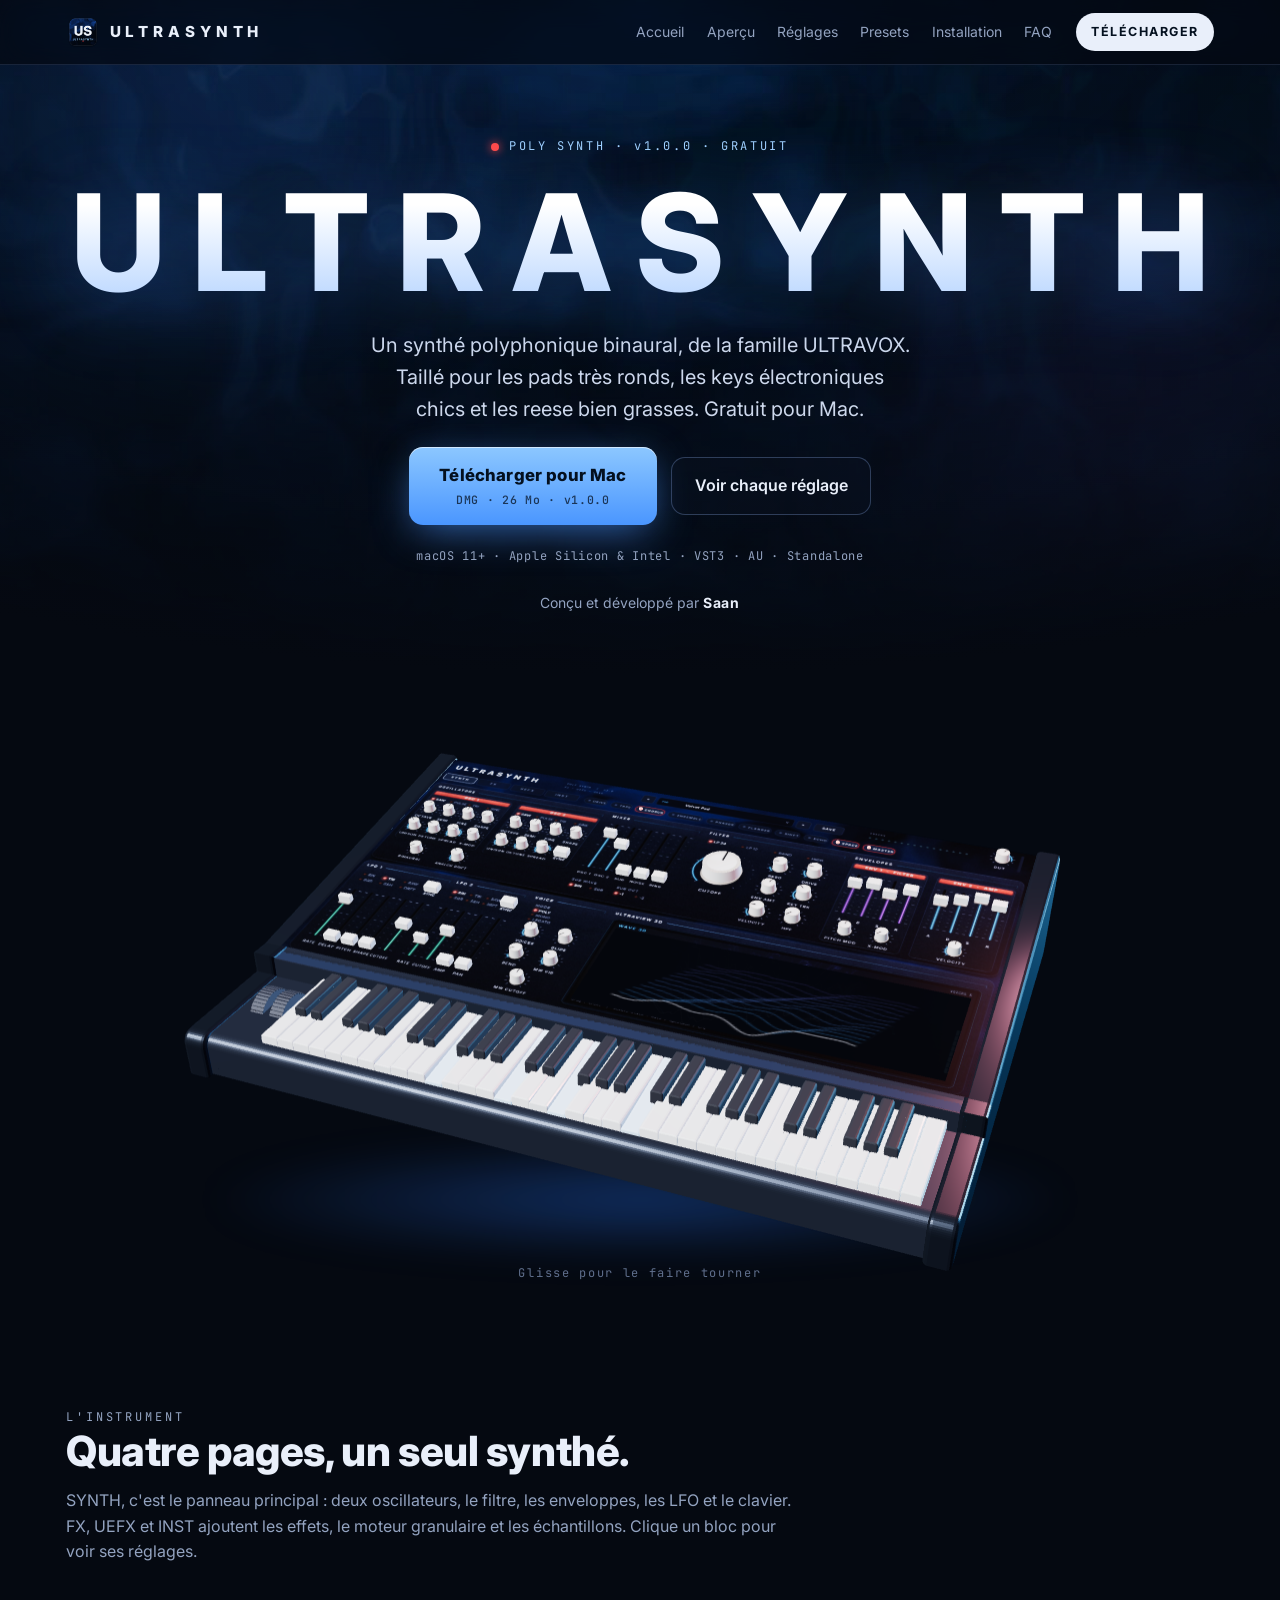
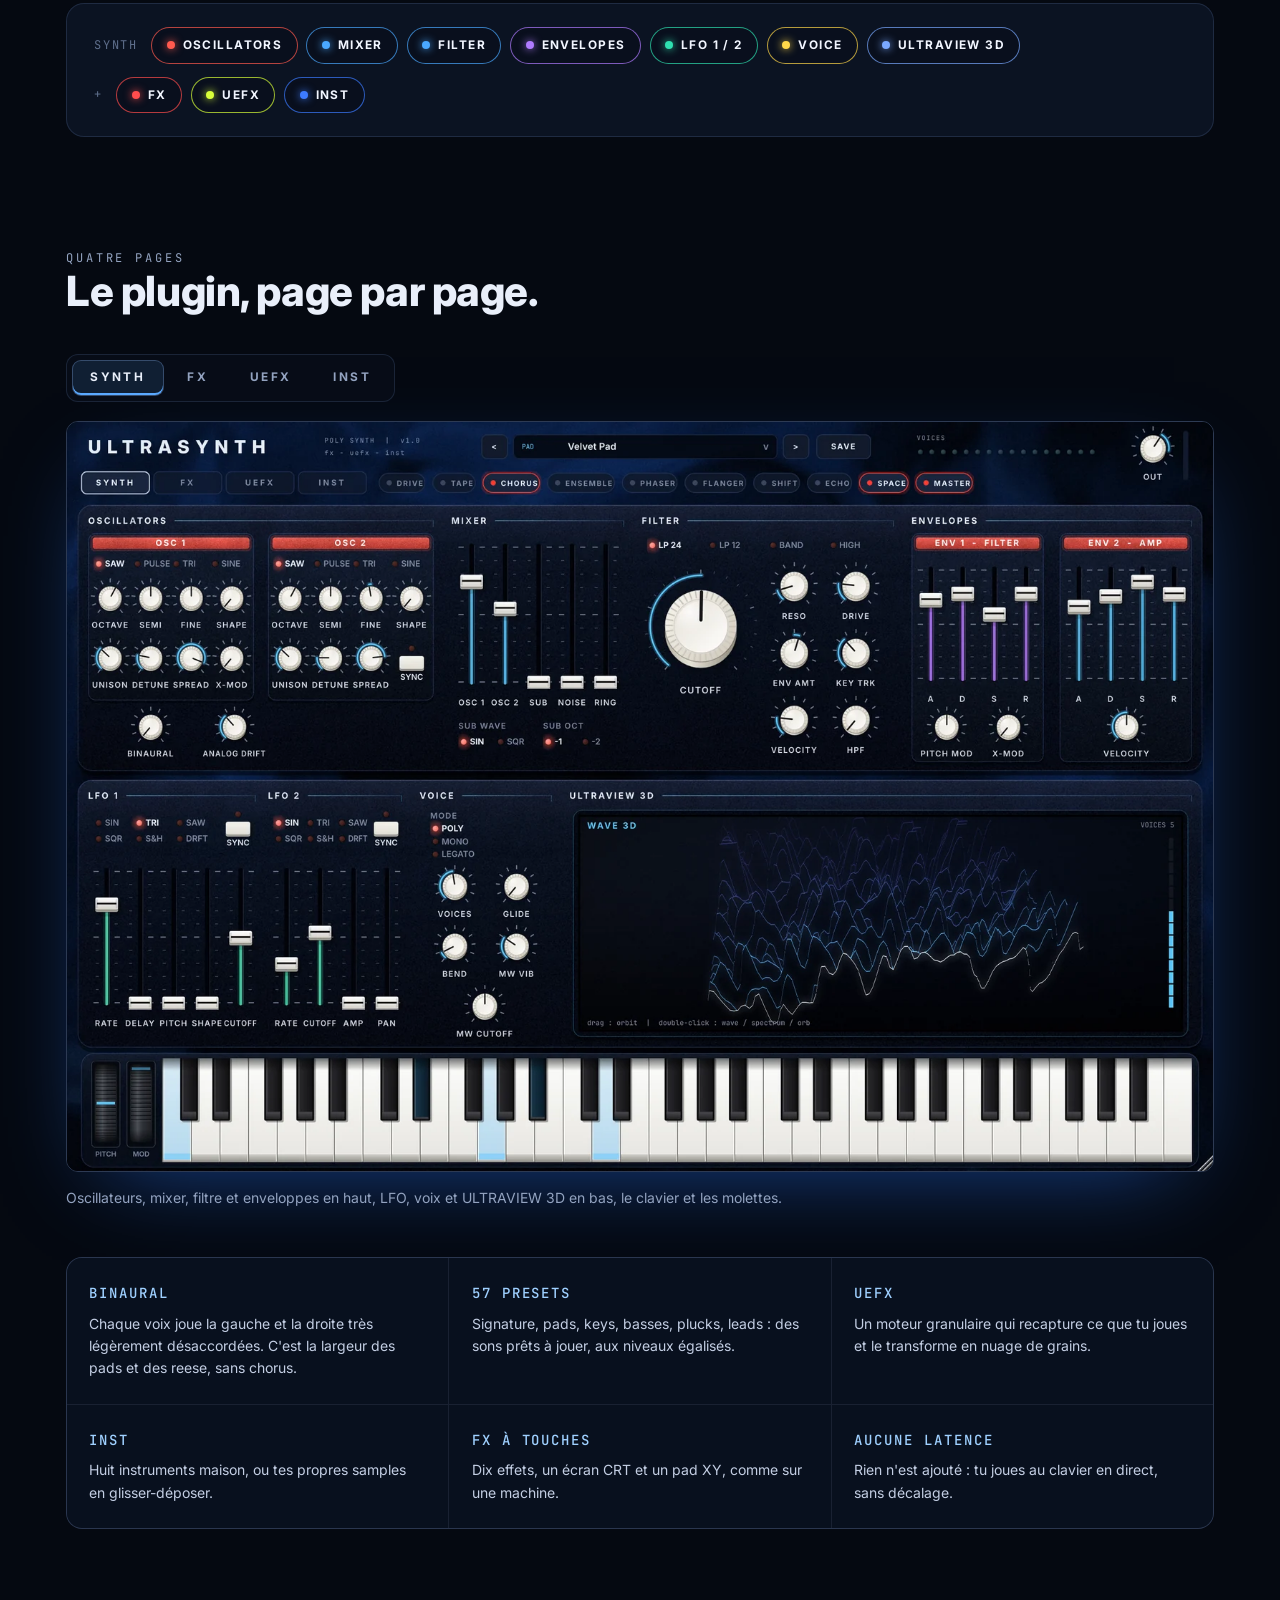
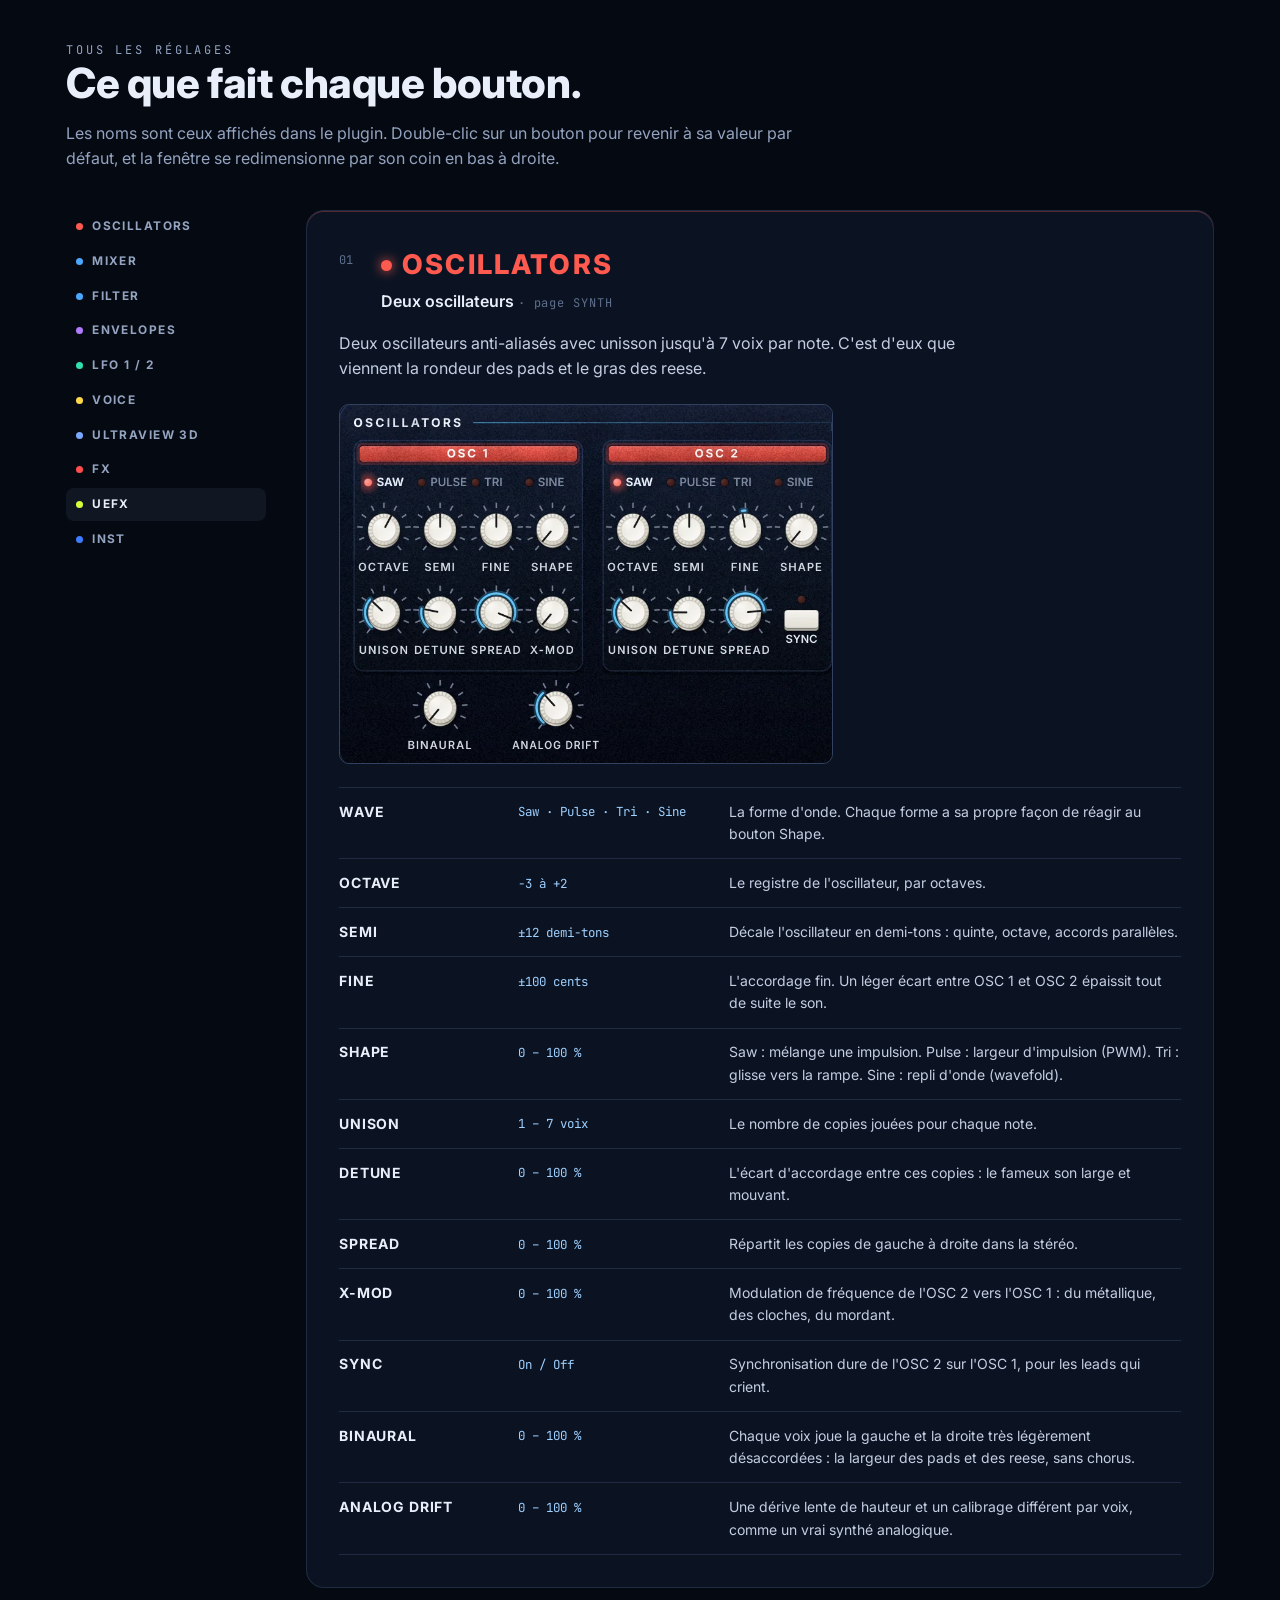
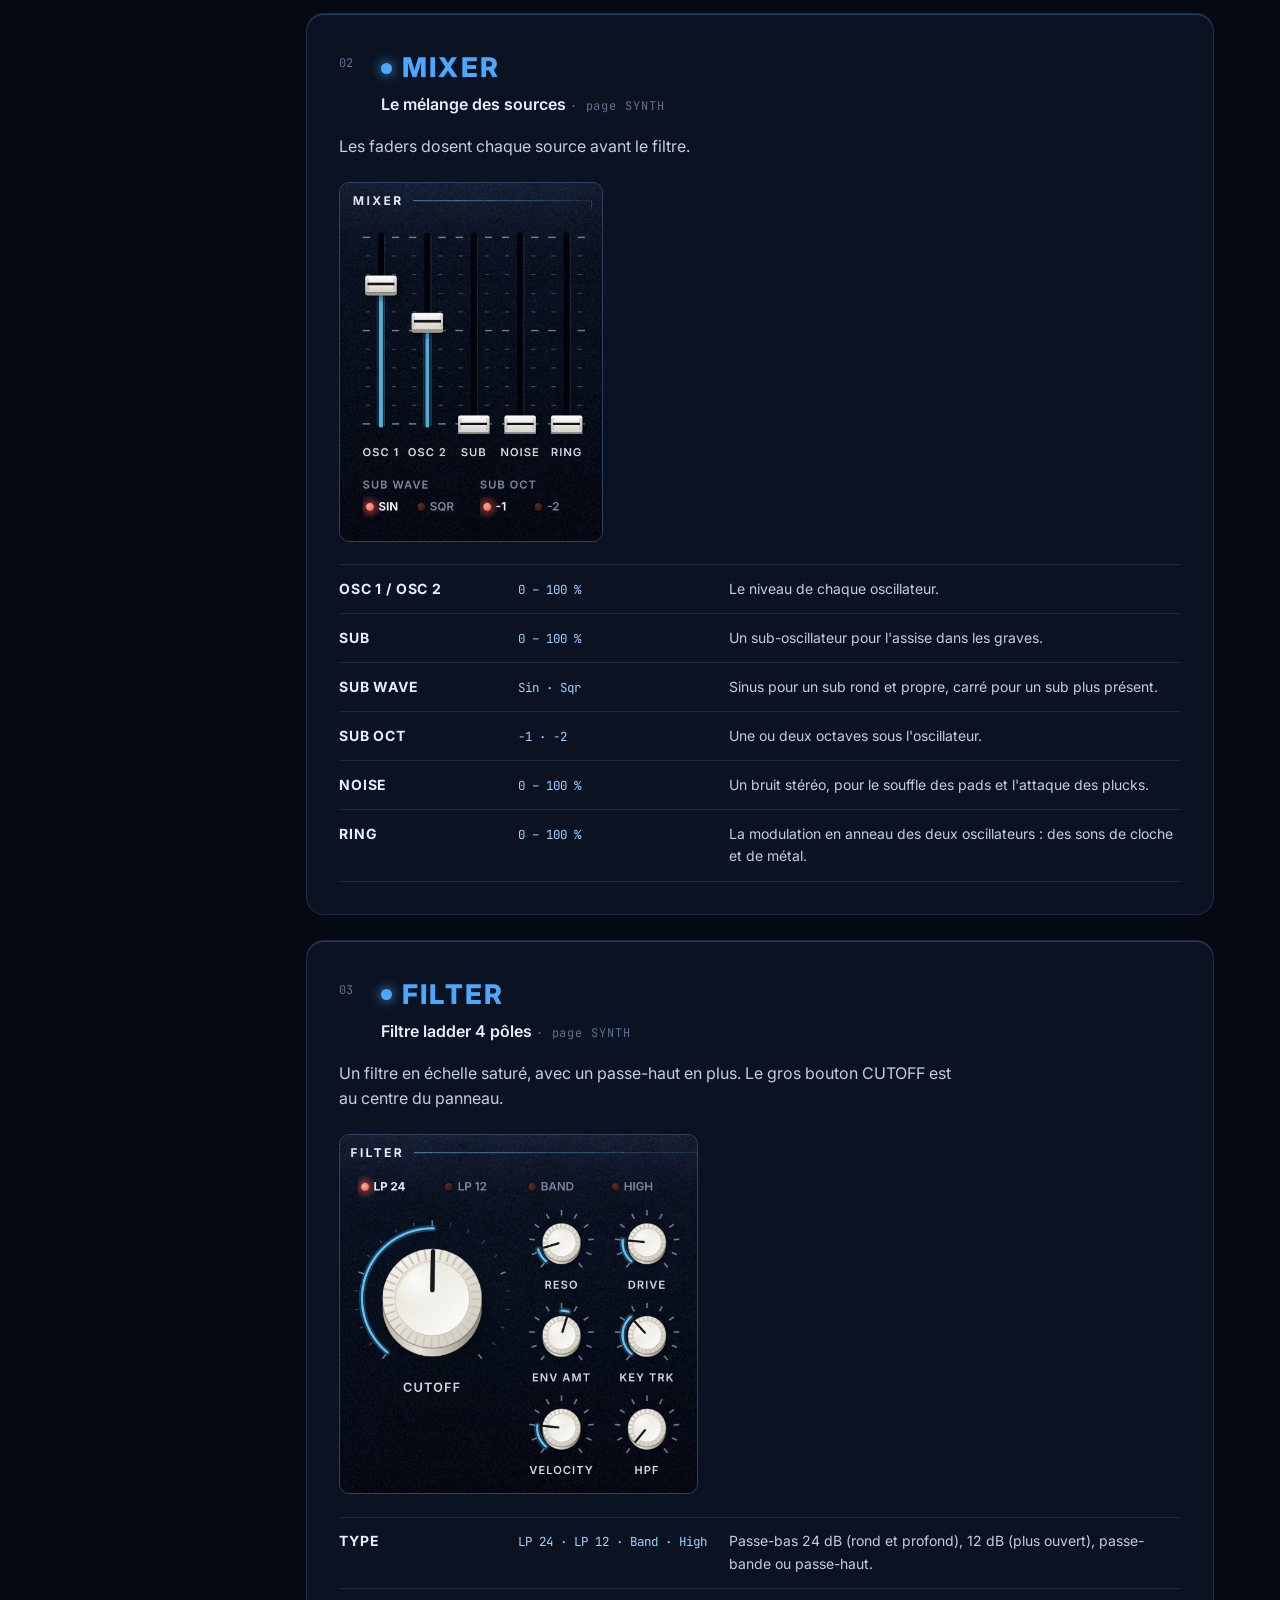
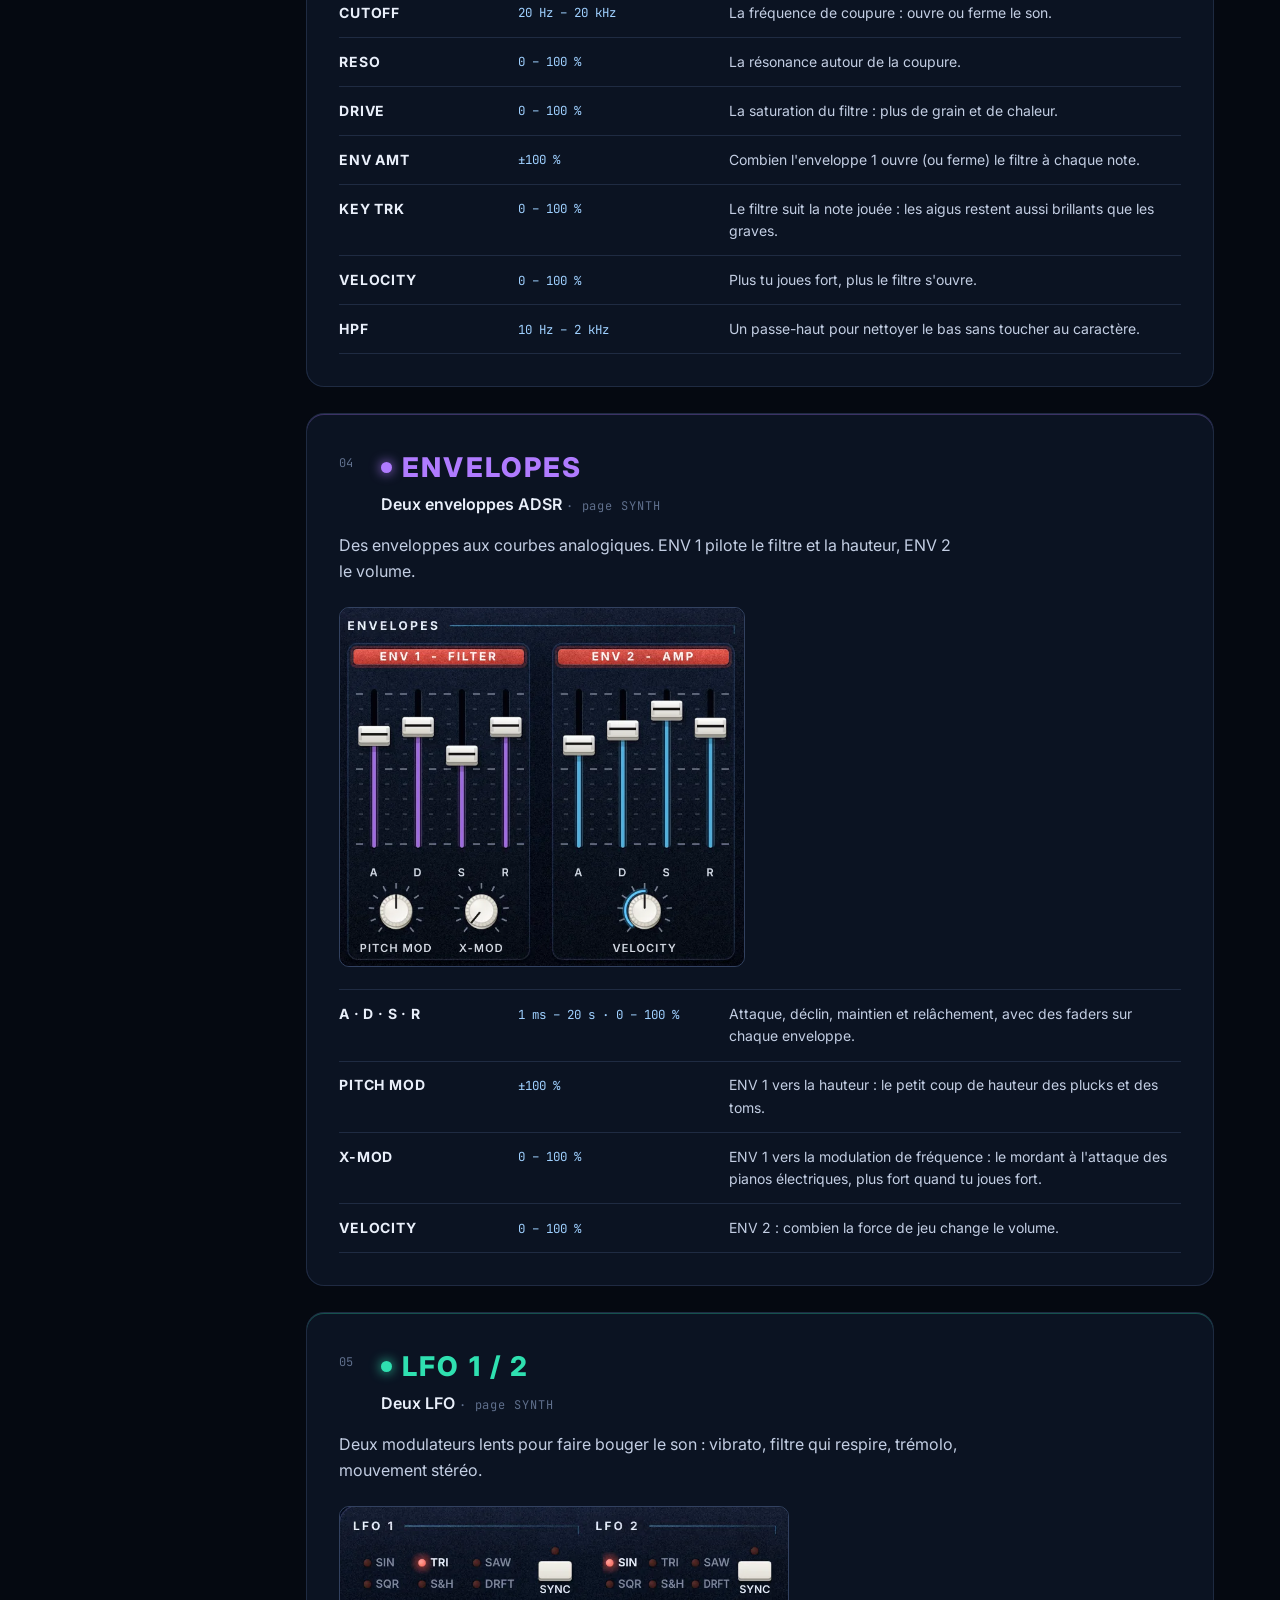
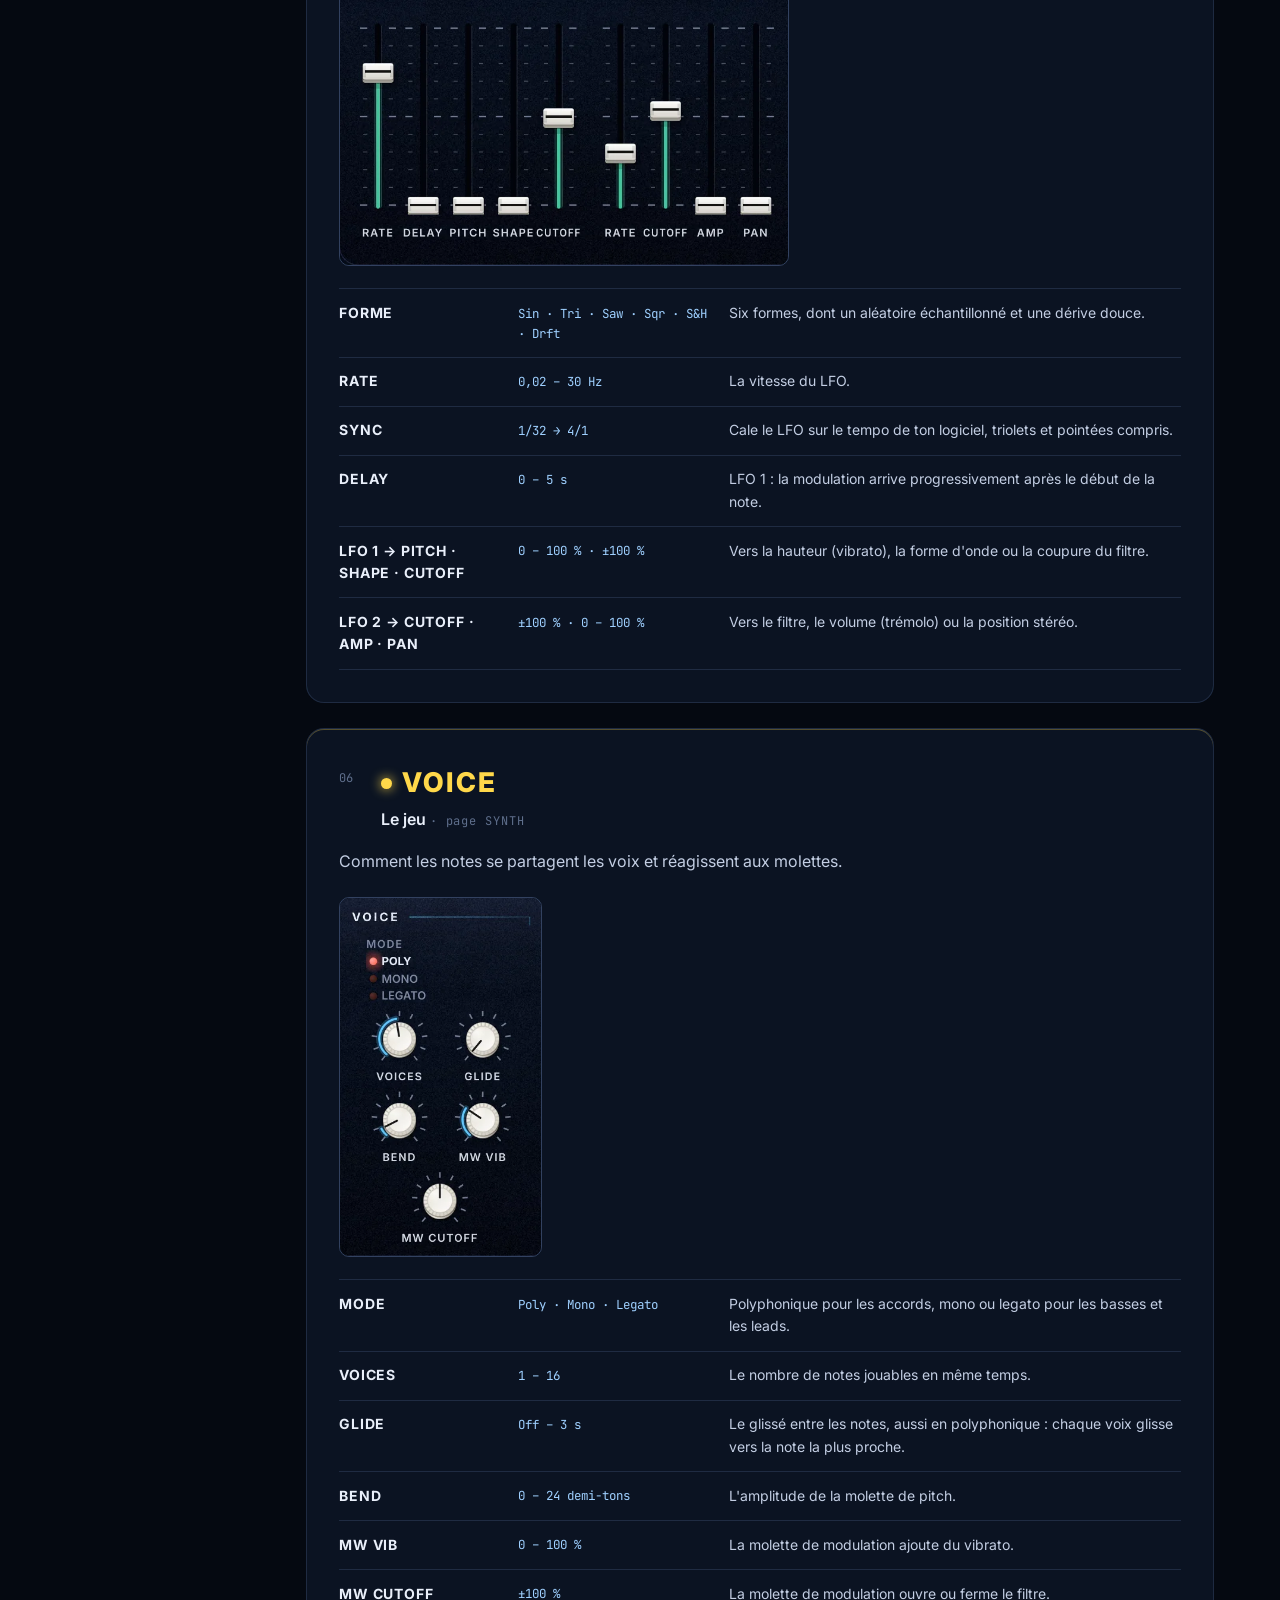
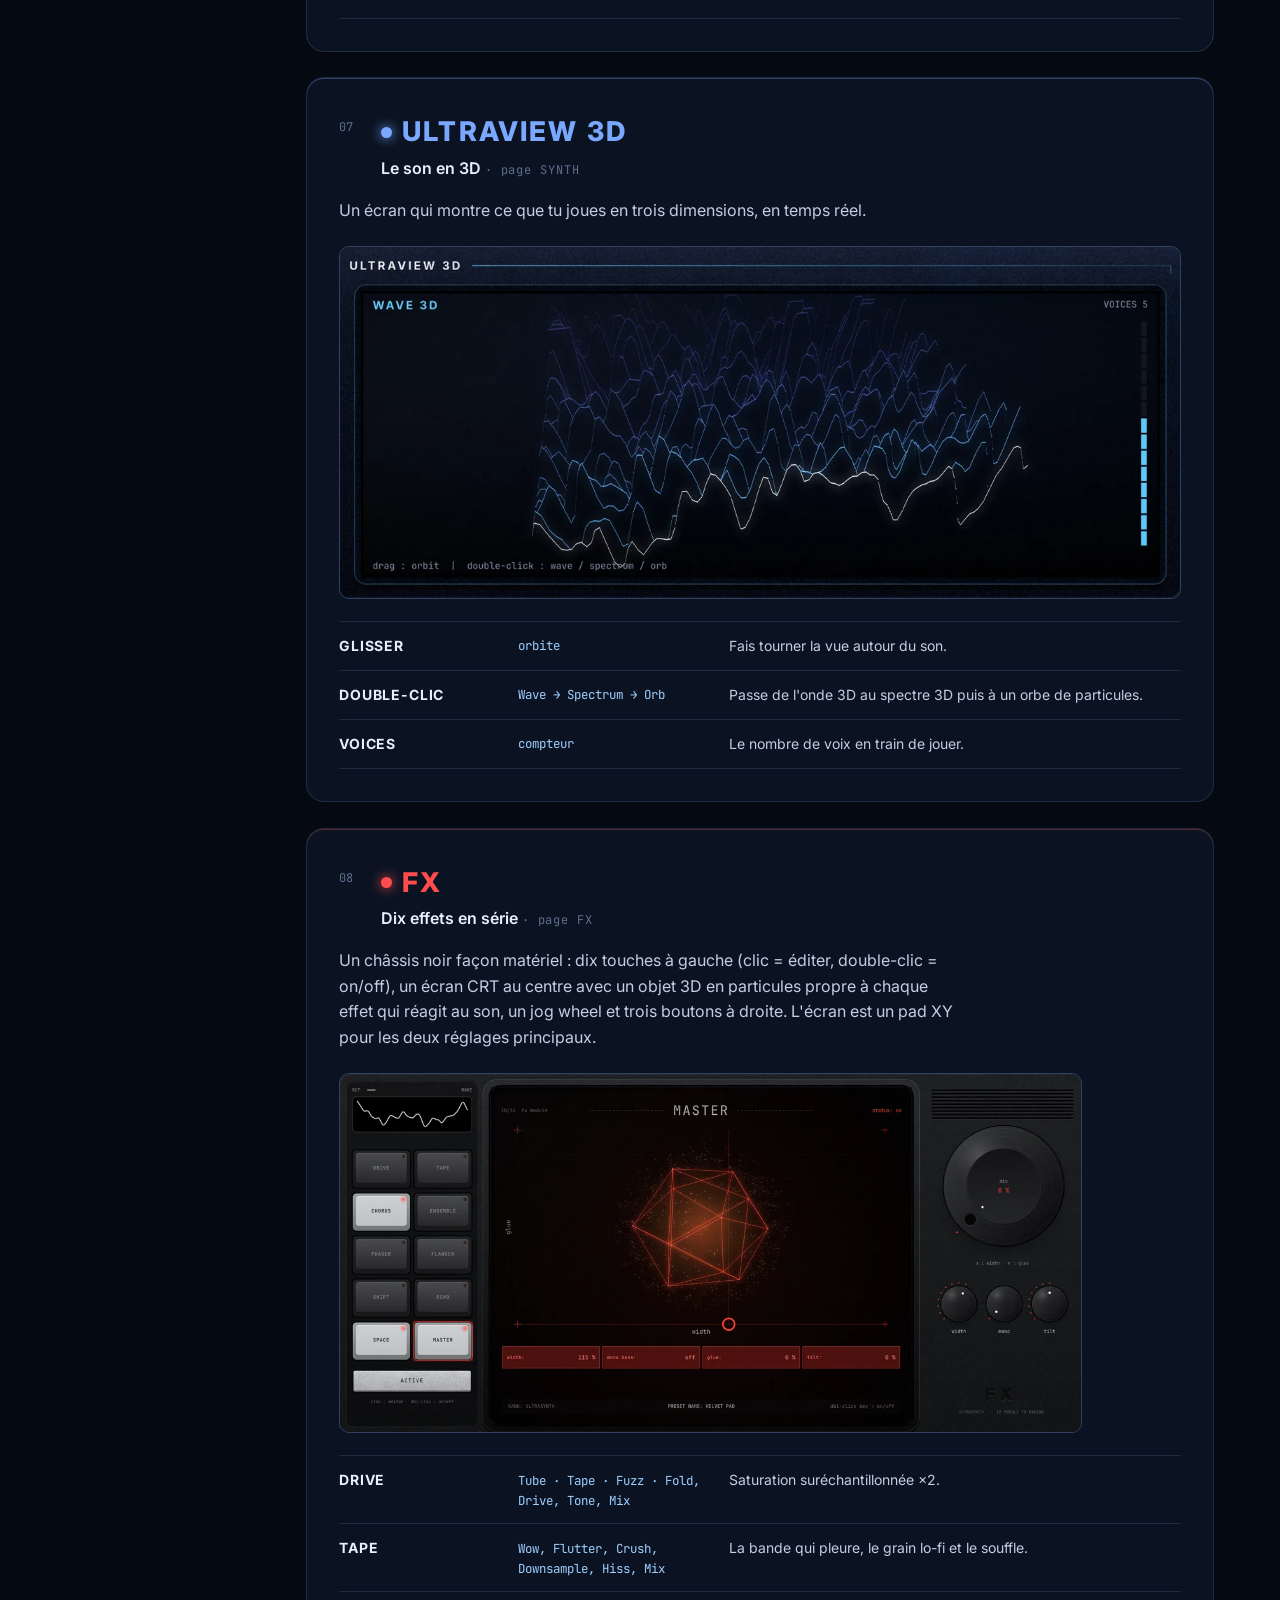
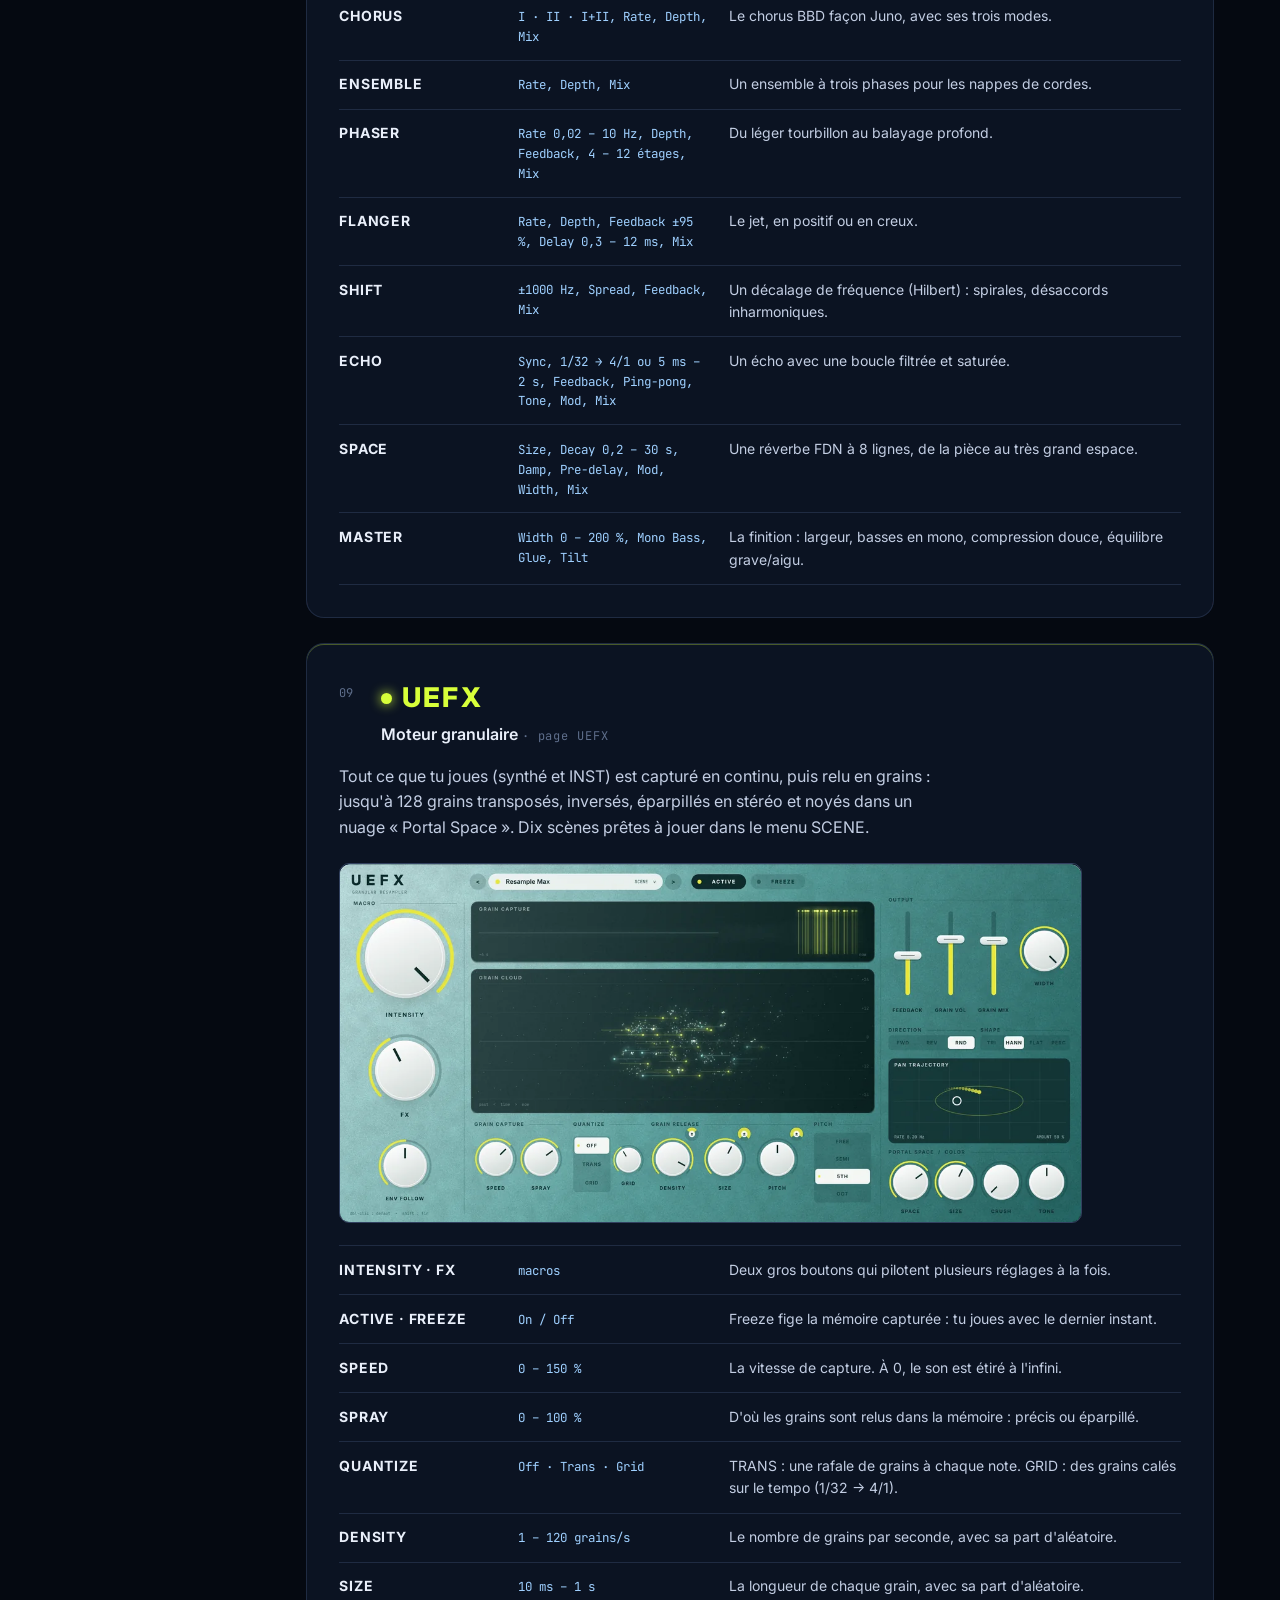
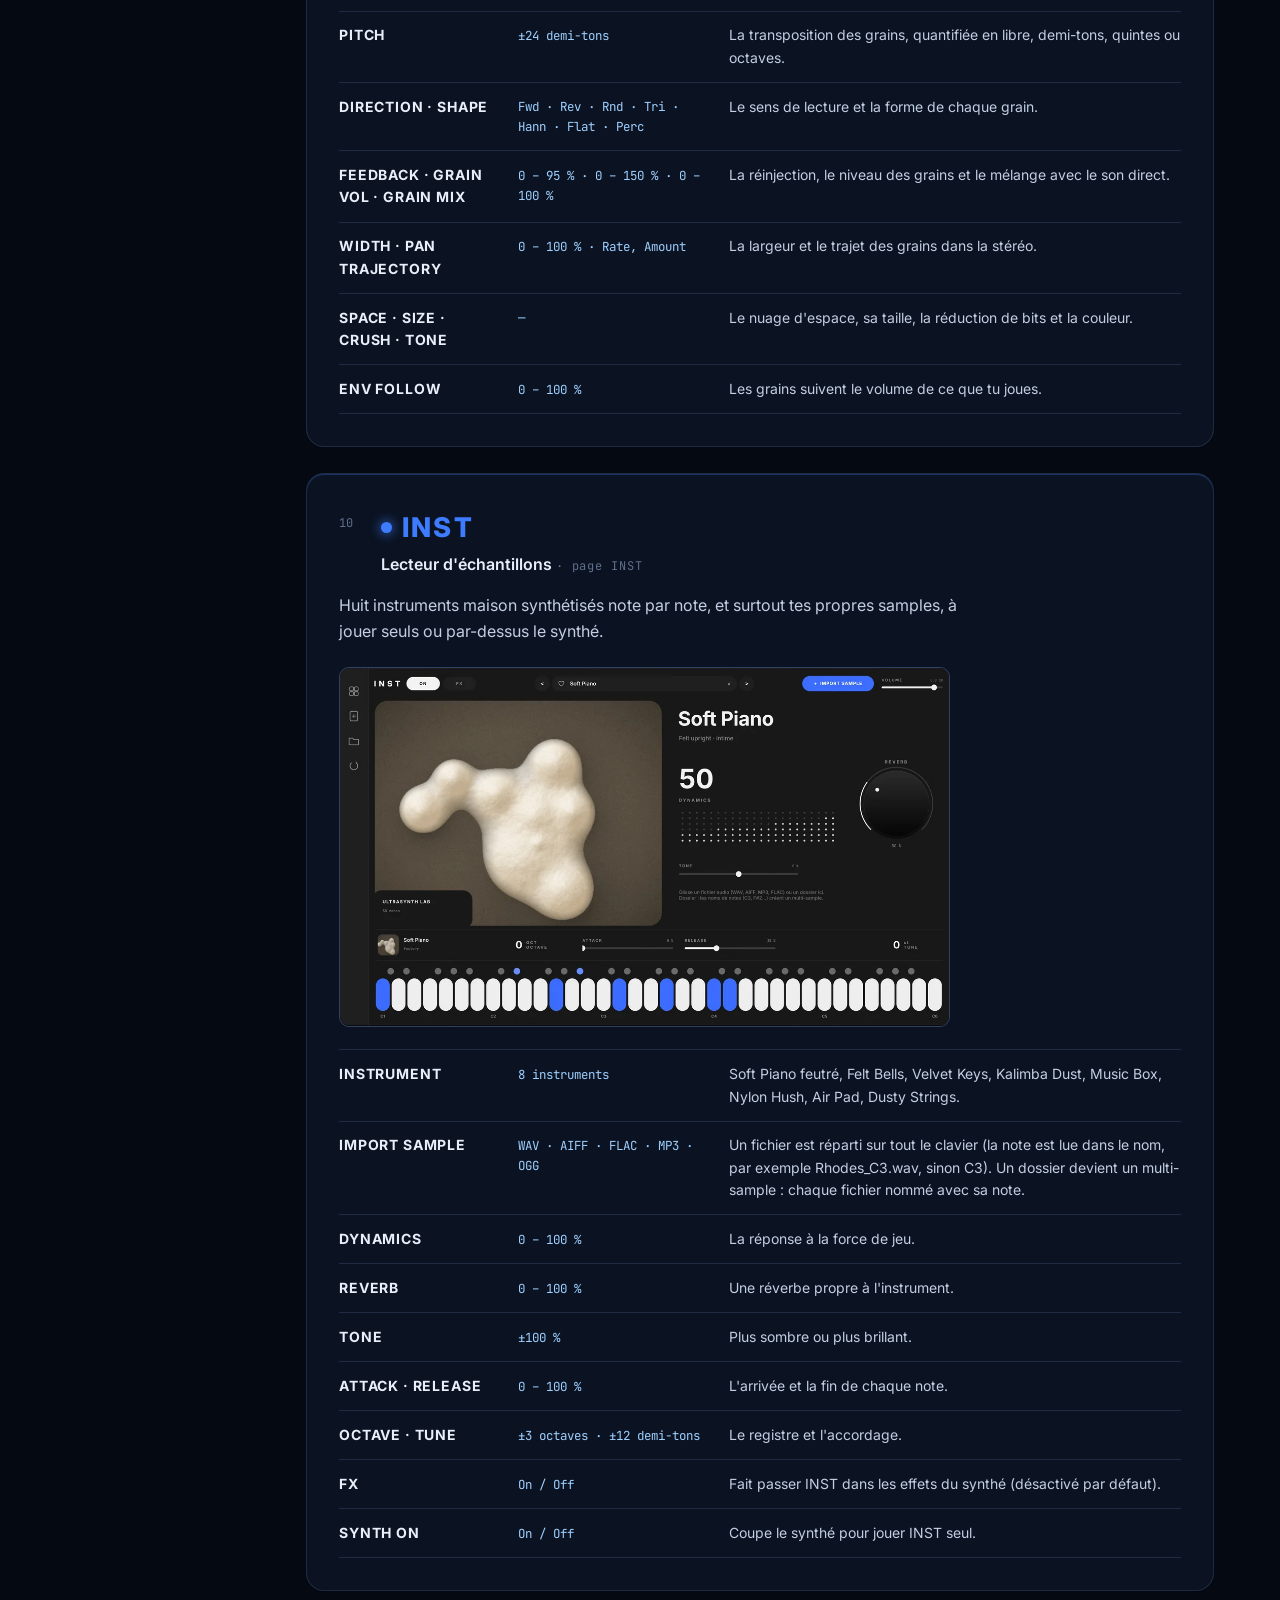
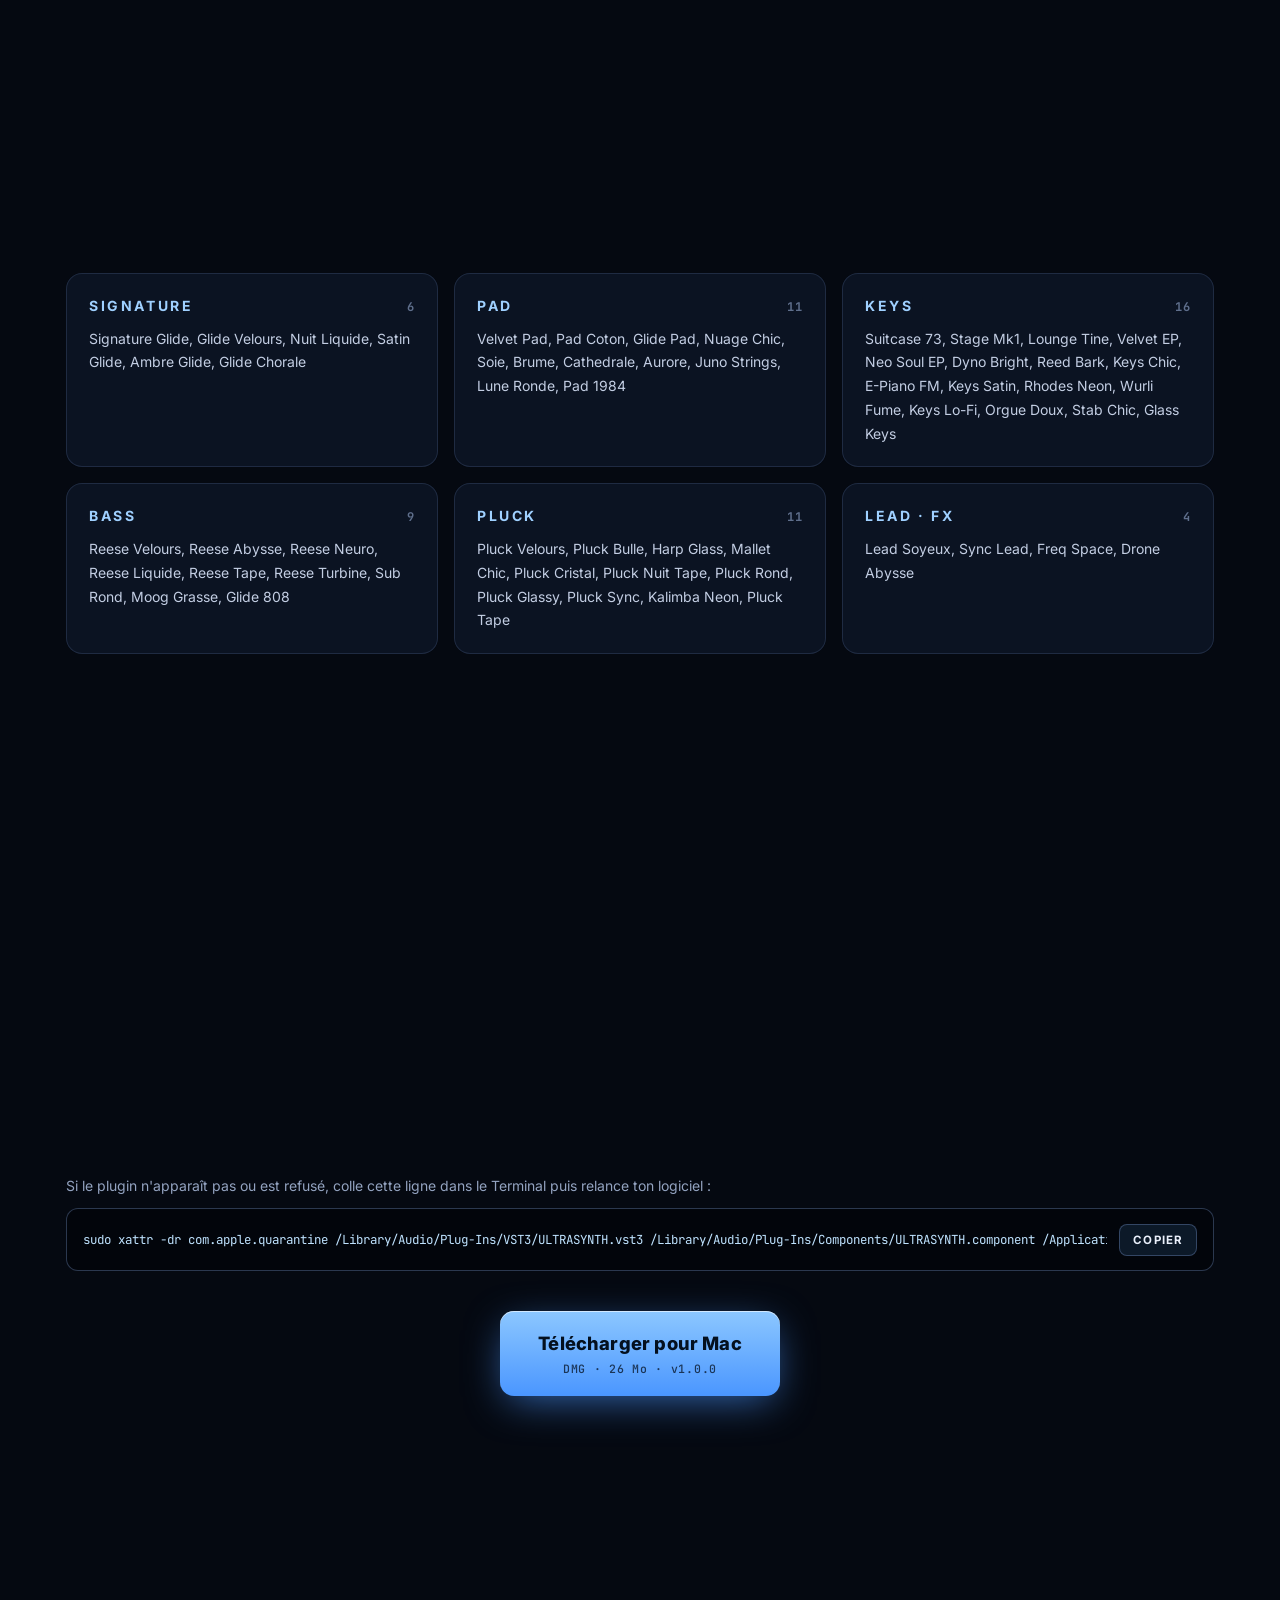
==== ultrasynth/index.html @ f39d6399 "Add files via upload" ====
<!doctype html>
<html lang="fr">
<head>
<meta charset="utf-8">
<meta name="viewport" content="width=device-width, initial-scale=1, viewport-fit=cover">
<meta property="og:title" content="ULTRASYNTH, synthé gratuit"><meta property="og:image" content="img/og.jpg">
<title>ULTRASYNTH</title>
<meta name="description" content="ULTRASYNTH, synthé polyphonique binaural gratuit pour Mac par Saan : pads ronds, keys chics, reese grasses. FX, moteur granulaire UEFX, lecteur INST. VST3, AU et Standalone.">
<link rel="icon" href="img/favicon.png">
<link rel="preconnect" href="https://fonts.googleapis.com"><link rel="preconnect" href="https://fonts.gstatic.com" crossorigin>
<link rel="stylesheet" href="https://fonts.googleapis.com/css2?family=Inter:opsz,wght@14..32,400..900&family=JetBrains+Mono:wght@400;500&display=swap">
<style>/* Layout: the plugin's own world — deep navy liquid behind glass panels; one centred hero, then full-width bands with a sticky module index. Single dark look on purpose. */
:root{
  --ink:#050911; --deep:#08101e; --panel:rgba(14,24,42,.72); --panel-solid:#0d1728;
  --line:rgba(150,185,255,.14); --line-strong:rgba(150,185,255,.28);
  --text:#e9effa; --muted:#93a3c0; --faint:#5f6f8c;
  --ice:#9fd0ff; --accent:#5aa9ff; --accent-ink:#04101f;
  --f-display:"Inter",ui-sans-serif,system-ui,-apple-system,"Helvetica Neue",Arial,sans-serif;
  --f-body:"Inter",ui-sans-serif,system-ui,-apple-system,"Helvetica Neue",Arial,sans-serif;
  --f-mono:"JetBrains Mono",ui-monospace,"SF Mono",Menlo,Consolas,monospace;
  --s1:.75rem; --s2:.875rem; --s3:1rem; --s4:1.125rem; --s5:1.5rem; --s6:clamp(1.75rem,3.4vw,2.6rem);
  --gutter-l:max(16px,env(safe-area-inset-left,0px)); --gutter-r:max(16px,env(safe-area-inset-right,0px));
  color-scheme:dark;
}
*{box-sizing:border-box}
html{scroll-behavior:smooth;scroll-padding-top:84px}
@media (prefers-reduced-motion:reduce){html{scroll-behavior:auto}*{animation:none!important;transition:none!important}.js .reveal{opacity:1;transform:none}.hero-shot{--p:1!important}}
body{margin:0;background:var(--ink);color:var(--text);font-family:var(--f-body);font-size:var(--s3);line-height:1.6;-webkit-font-smoothing:antialiased;overflow-x:hidden}
body::before{content:"";position:fixed;inset:0 0 auto;height:env(safe-area-inset-top,0px);z-index:60;background:var(--ink)}
img{max-width:100%;height:auto;display:block}
a{color:inherit}
:focus-visible{outline:2px solid var(--ice);outline-offset:3px;border-radius:6px}
.wrap{max-width:1180px;margin:0 auto;padding-left:var(--gutter-l);padding-right:var(--gutter-r)}
.wrap.narrow{max-width:820px}

/* liquid backdrop (the plugin's background), fixed and dimmed toward the bottom */
.liquid{position:fixed;inset:0;z-index:-1;overflow:hidden;background:var(--ink)}
.liquid span{position:absolute;pointer-events:none}
/* two copies of the plugin's liquid texture drifting against each other = flowing surface */
.lq{inset:-18%;background:url("img/liquid.jpg") center/cover no-repeat;will-change:transform}
.lq1{animation:flowA 38s ease-in-out infinite alternate}
.lq2{opacity:.55;mix-blend-mode:screen;transform:scaleX(-1);animation:flowB 52s ease-in-out infinite alternate;filter:hue-rotate(-18deg) saturate(1.3)}
@keyframes flowA{0%{transform:translate3d(-3%,-2%,0) scale(1.05) rotate(-2deg)}50%{transform:translate3d(3%,2%,0) scale(1.15) rotate(2deg)}100%{transform:translate3d(-1%,4%,0) scale(1.08) rotate(-1deg)}}
@keyframes flowB{0%{transform:scaleX(-1) translate3d(4%,3%,0) scale(1.12) rotate(3deg)}50%{transform:scaleX(-1) translate3d(-4%,-3%,0) scale(1.04) rotate(-3deg)}100%{transform:scaleX(-1) translate3d(2%,-5%,0) scale(1.18) rotate(1deg)}}
/* slow blue light blobs */
.glow{width:60vmax;height:60vmax;border-radius:50%;filter:blur(60px);mix-blend-mode:screen;opacity:.5;will-change:transform}
.g1{left:-15vmax;top:-20vmax;background:radial-gradient(circle,rgba(40,120,255,.55),transparent 65%);animation:blobA 24s ease-in-out infinite alternate}
.g2{right:-20vmax;top:10vh;background:radial-gradient(circle,rgba(110,90,255,.4),transparent 65%);animation:blobB 31s ease-in-out infinite alternate}
.g3{left:20vw;bottom:-35vmax;background:radial-gradient(circle,rgba(30,200,255,.3),transparent 65%);animation:blobA 27s ease-in-out infinite alternate-reverse}
@keyframes blobA{to{transform:translate3d(25vw,18vh,0) scale(1.2)}}
@keyframes blobB{to{transform:translate3d(-22vw,-12vh,0) scale(.85)}}
.vig{inset:0;background:radial-gradient(120% 75% at 50% 0%,rgba(5,9,17,0) 0%,rgba(5,9,17,.5) 55%,var(--ink) 100%)}

/* top bar */
.top{position:sticky;top:env(safe-area-inset-top,0px);z-index:50;background:rgba(5,9,17,.72);backdrop-filter:blur(14px) saturate(1.3);-webkit-backdrop-filter:blur(14px) saturate(1.3);border-bottom:1px solid var(--line)}
.top-in{display:flex;align-items:center;gap:1.5rem;height:64px}
.brand{display:flex;align-items:center;gap:.6rem;text-decoration:none;font-weight:800;letter-spacing:.32em;font-size:.95rem}
.brand img{border-radius:8px}
.top-nav{display:flex;gap:1.4rem;margin-left:auto;font-size:var(--s2);color:var(--muted)}
.top-nav a{text-decoration:none}
.top-nav a:hover{color:var(--text)}
.top-dl{text-decoration:none;font-size:.78rem;font-weight:700;letter-spacing:.12em;text-transform:uppercase;padding:.55rem .95rem;border-radius:999px;background:var(--text);color:var(--accent-ink)}
.top-dl:hover{background:var(--ice)}
@media (max-width:720px){.top-nav{display:none}.top-dl{margin-left:auto}}

/* hero */
.hero{padding-block:clamp(2.5rem,6vw,4.5rem) 0;text-align:center}
.hero-in{display:flex;flex-direction:column;align-items:center;gap:1.4rem}
.eyebrow{margin:0;font-family:var(--f-mono);font-size:var(--s1);letter-spacing:.22em;color:var(--ice);display:flex;align-items:center;gap:.6rem}
.led{width:8px;height:8px;border-radius:50%;background:#45e39a;box-shadow:0 0 10px #45e39a}
.wordmark{margin:0;font-family:var(--f-display);font-weight:800;font-size:clamp(2.6rem,11vw,8.4rem);line-height:.95;letter-spacing:.2em;padding-left:.2em;
  background:linear-gradient(180deg,#ffffff 20%,#b9d6ff 100%);-webkit-background-clip:text;background-clip:text;color:transparent;
  filter:drop-shadow(0 8px 40px rgba(60,140,255,.35))}
.lede{margin:0;max-width:40rem;font-size:clamp(1.05rem,1.6vw,1.25rem);color:#cdd8ec;text-wrap:balance}
.cta{display:flex;flex-wrap:wrap;gap:.9rem;justify-content:center;align-items:center}
.cta.center{margin-top:2.5rem}
.btn-dl{display:inline-flex;flex-direction:column;align-items:center;gap:.15rem;text-decoration:none;padding:.95rem 1.9rem;border-radius:14px;
  background:linear-gradient(180deg,#8cc7ff,#4a96ff);color:var(--accent-ink);font-weight:800;font-size:1.05rem;letter-spacing:.01em;
  box-shadow:0 10px 40px -8px rgba(74,150,255,.7),inset 0 1px 0 rgba(255,255,255,.6);transition:transform .2s,box-shadow .2s}
.btn-dl span{font-family:var(--f-mono);font-weight:500;font-size:.72rem;letter-spacing:.06em;opacity:.75}
.btn-dl:hover{transform:translateY(-2px);box-shadow:0 16px 50px -8px rgba(74,150,255,.9),inset 0 1px 0 rgba(255,255,255,.6)}
.btn-dl.big{padding:1.1rem 2.4rem;font-size:1.15rem}
.btn-ghost{text-decoration:none;padding:.95rem 1.4rem;border-radius:14px;border:1px solid var(--line-strong);color:var(--text);font-weight:600;background:rgba(10,18,34,.4)}
.btn-ghost:hover{border-color:var(--ice)}
.specs{margin:0;font-family:var(--f-mono);font-size:var(--s1);color:var(--muted);letter-spacing:.06em}
.hero-shot{margin-top:clamp(1.5rem,3vw,2.25rem);perspective:1600px}
.tilt{position:relative;border-radius:14px;transform-origin:50% 100%;will-change:transform;
  transform:translateY(calc((1 - var(--p,0)) * 40px)) rotateX(calc((1 - var(--p,0)) * 26deg)) scale(calc(.9 + var(--p,0) * .1));
  box-shadow:0 40px 120px -30px rgba(40,120,255,.55),0 0 0 1px rgba(0,0,0,.6);animation:rise 1.2s cubic-bezier(.2,.7,.2,1) both}
@keyframes rise{from{opacity:0;translate:0 60px}to{opacity:1;translate:0 0}}
.tilt img{width:100%;border-radius:14px;border:1px solid var(--line-strong)}
/* light sweep across the glass while scrolling */
.tilt::after{content:"";position:absolute;inset:0;border-radius:14px;pointer-events:none;
  background:linear-gradient(115deg,transparent 30%,rgba(170,210,255,.16) 45%,transparent 60%) no-repeat;
  background-size:250% 100%;background-position:calc(120% - var(--p,0) * 140%) 0;mix-blend-mode:screen}
.byline{margin:.2rem 0 0;font-size:var(--s2);color:var(--muted)}
.byline b{color:var(--text);letter-spacing:.06em}

/* scroll reveal */
.js .reveal{opacity:0;transform:translateY(36px);transition:opacity .9s cubic-bezier(.2,.7,.2,1),transform .9s cubic-bezier(.2,.7,.2,1)}
.js .reveal.in{opacity:1;transform:none}
.shot img{transition:transform .6s cubic-bezier(.2,.7,.2,1)}
.shot:hover img{transform:scale(1.012)}

/* creator */
.maker{display:flex;gap:2rem;align-items:center;padding:clamp(1.5rem,4vw,2.75rem);border-radius:20px;border:1px solid var(--line-strong);
  background:linear-gradient(135deg,rgba(40,90,200,.22),rgba(14,24,42,.72) 55%);backdrop-filter:blur(10px)}
.maker img{border-radius:20px;flex:none;box-shadow:0 10px 40px -10px rgba(74,150,255,.7)}
.maker h2{margin:.3rem 0 .8rem;font-size:var(--s6);line-height:1.1;letter-spacing:-.02em}
.maker h2 span{background:linear-gradient(90deg,#9fd0ff,#8f7bff);-webkit-background-clip:text;background-clip:text;color:transparent}
.maker p:last-child{margin:0;color:#cdd8ec;max-width:46rem}
@media (max-width:640px){.maker{flex-direction:column;align-items:flex-start}.maker img{width:64px;height:64px}}

/* bands */
.band{padding-block:clamp(4rem,9vw,7rem) 0}
#faq{padding-bottom:clamp(4rem,9vw,7rem)}
.sec-head{max-width:46rem;margin-bottom:2.4rem}
.kicker{margin:0 0 .6rem;font-family:var(--f-mono);font-size:var(--s1);letter-spacing:.24em;color:var(--ice)}
h2{margin:0 0 .8rem;font-size:var(--s6);line-height:1.15;font-weight:800;letter-spacing:-.01em;text-wrap:balance}
.sec-head p{margin:0;color:var(--muted)}

/* chips, like the plugin's navigation bar */
.chip{display:inline-flex;align-items:center;gap:.5rem;text-decoration:none;font-weight:700;font-size:.74rem;letter-spacing:.12em;padding:.5rem .9rem;border-radius:999px;
  border:1.5px solid color-mix(in srgb,var(--c) 70%,transparent);background:rgba(10,16,30,.85);color:#f2f6ff;white-space:nowrap;transition:background .2s,transform .2s}
.chip i{width:8px;height:8px;border-radius:50%;background:var(--c);box-shadow:0 0 8px var(--c)}
.chip:hover{background:color-mix(in srgb,var(--c) 22%,#0a101e);transform:translateY(-1px)}
.chain{display:flex;flex-direction:column;gap:.8rem;padding:1.4rem;border-radius:18px;border:1px solid var(--line);background:var(--panel);backdrop-filter:blur(8px)}
.chain-row{display:flex;flex-wrap:wrap;gap:.55rem;align-items:center}
.chain-label{font-family:var(--f-mono);font-size:var(--s1);color:var(--faint);letter-spacing:.14em;padding-inline:.3rem}

/* screenshots */
.tabs{display:inline-flex;gap:.3rem;padding:.3rem;border-radius:12px;border:1px solid var(--line);background:rgba(8,14,26,.8);margin-bottom:1.2rem}
.tab{font:700 .74rem/1 var(--f-body);letter-spacing:.2em;color:var(--muted);background:none;border:1px solid transparent;border-radius:9px;padding:.7rem 1.1rem;cursor:pointer}
.tab.on{color:var(--text);border-color:var(--line-strong);background:rgba(90,169,255,.12);box-shadow:inset 0 -2px 0 var(--accent)}
.shot{margin:0}
.shot img{width:100%;border-radius:12px;border:1px solid var(--line-strong);box-shadow:0 30px 90px -40px rgba(40,120,255,.6)}
.shot figcaption{margin-top:.9rem;color:var(--muted);font-size:var(--s2)}
.feats{display:grid;grid-template-columns:repeat(3,minmax(0,1fr));gap:1px;margin-top:3rem;background:var(--line);border:1px solid var(--line);border-radius:16px;overflow:hidden}
.feat{background:var(--deep);padding:1.5rem 1.4rem}
.feat h3{margin:0 0 .5rem;font-family:var(--f-mono);font-size:var(--s2);font-weight:500;letter-spacing:.14em;color:var(--ice)}
.feat p{margin:0;font-size:var(--s2);color:#c3cee3}
@media (max-width:900px){.feats{grid-template-columns:repeat(2,minmax(0,1fr))}}
@media (max-width:560px){.feats{grid-template-columns:1fr}}

/* modules */
.mod-layout{display:grid;grid-template-columns:200px minmax(0,1fr);gap:2.5rem;align-items:start}
.mod-index{position:sticky;top:calc(84px + env(safe-area-inset-top,0px));display:flex;flex-direction:column;gap:.15rem}
.mod-index a{display:flex;align-items:center;gap:.6rem;text-decoration:none;font-size:.74rem;font-weight:700;letter-spacing:.12em;color:var(--muted);padding:.42rem .6rem;border-radius:8px}
.mod-index a i{width:7px;height:7px;border-radius:50%;background:var(--c)}
.mod-index a:hover,.mod-index a.on{color:var(--text);background:rgba(150,185,255,.08)}
.mod-list{display:flex;flex-direction:column;gap:1.6rem;min-width:0}
.module{border:1px solid var(--line);border-radius:18px;background:var(--panel);backdrop-filter:blur(8px);padding:clamp(1.2rem,3vw,2rem);
  box-shadow:inset 0 1px 0 color-mix(in srgb,var(--c) 30%,transparent)}
.mod-head{display:flex;gap:1rem;align-items:flex-start}
.mod-pos{font-family:var(--f-mono);font-size:var(--s1);color:var(--faint);padding-top:.5rem;min-width:1.6rem}
.module h3{margin:0;display:flex;align-items:center;gap:.65rem;font-size:clamp(1.3rem,2.4vw,1.7rem);font-weight:800;letter-spacing:.08em;color:var(--c)}
.module h3 i{width:11px;height:11px;border-radius:50%;background:var(--c);box-shadow:0 0 12px var(--c)}
.mod-short{margin:.15rem 0 0;color:var(--text);font-weight:600}
.mod-short span{color:var(--faint);font-family:var(--f-mono);font-weight:400;font-size:var(--s1);letter-spacing:.08em}
.mod-intro{margin:1rem 0 1.4rem;color:#c3cee3;max-width:62ch}
.params{margin:0;display:flex;flex-direction:column;border-top:1px solid var(--line)}
.prm{display:grid;grid-template-columns:minmax(0,10rem) minmax(0,12rem) minmax(0,1fr);gap:1.2rem;padding:.8rem 0;border-bottom:1px solid var(--line)}
.prm dt{font-weight:700;font-size:var(--s2);letter-spacing:.06em;text-transform:uppercase}
.prm dd{margin:0}
.prm .rng{font-family:var(--f-mono);font-size:.78rem;color:var(--ice);font-variant-numeric:tabular-nums;padding-top:.1rem}
.prm .txt{font-size:var(--s2);color:#c3cee3}
@media (max-width:900px){.mod-layout{grid-template-columns:1fr}.mod-index{position:static;flex-direction:row;flex-wrap:wrap;gap:.3rem}}
@media (max-width:640px){.prm{grid-template-columns:1fr;gap:.2rem}.mod-pos{display:none}}

.plates{display:grid;grid-template-columns:repeat(2,minmax(0,1fr));gap:1rem;margin-top:1.6rem}
.plate{margin:0}
.plate img{border-radius:8px;border:1px solid var(--line-strong)}
.plate figcaption{font-size:var(--s1);color:var(--muted);margin-top:.5rem;line-height:1.5}
.plate figcaption b{color:var(--text);margin-right:.35rem;letter-spacing:.06em}
@media (max-width:640px){.plates{grid-template-columns:1fr}}
.modes{list-style:none;margin:1.4rem 0 0;padding:0;display:grid;grid-template-columns:repeat(2,minmax(0,1fr));gap:.5rem 1.4rem}
.modes li{display:flex;flex-direction:column;font-size:var(--s2);padding:.6rem .8rem;border-radius:10px;background:rgba(143,123,255,.07);border:1px solid rgba(143,123,255,.2)}
.modes b{color:var(--c);letter-spacing:.04em}
.modes span{color:var(--muted)}
@media (max-width:640px){.modes{grid-template-columns:1fr}}

/* install */
.steps{list-style:none;counter-reset:s;margin:0;padding:0;display:grid;grid-template-columns:repeat(3,minmax(0,1fr));gap:1.2rem}
.steps li{counter-increment:s;padding:1.5rem;border-radius:16px;border:1px solid var(--line);background:var(--panel)}
.steps li::before{content:counter(s);display:grid;place-items:center;width:2rem;height:2rem;border-radius:50%;border:1.5px solid var(--accent);color:var(--ice);font:600 .85rem var(--f-mono);margin-bottom:1rem}
.steps b{font-size:var(--s4)}
.steps p{margin:.5rem 0 0;font-size:var(--s2);color:#c3cee3}
kbd{font-family:var(--f-mono);font-size:.78em;padding:.1em .45em;border-radius:5px;border:1px solid var(--line-strong);background:rgba(255,255,255,.05);white-space:nowrap}
@media (max-width:820px){.steps{grid-template-columns:1fr}}
.term{margin-top:1.6rem}
.term>p{margin:0 0 .7rem;color:var(--muted);font-size:var(--s2)}
.term-box{display:flex;gap:.8rem;align-items:center;padding:.9rem 1rem;border-radius:12px;background:#02050b;border:1px solid var(--line-strong)}
.term-box code{flex:1;min-width:0;overflow-x:auto;white-space:nowrap;font-family:var(--f-mono);font-size:.78rem;color:#bfe3ff}
.copy{flex:none;font:700 .72rem var(--f-body);letter-spacing:.1em;text-transform:uppercase;padding:.5rem .8rem;border-radius:8px;border:1px solid var(--line-strong);background:rgba(90,169,255,.12);color:var(--text);cursor:pointer}

/* faq */
.qa{border-bottom:1px solid var(--line)}
.qa summary{cursor:pointer;list-style:none;padding:1.15rem 0;font-weight:700;font-size:var(--s4);display:flex;justify-content:space-between;gap:1rem}
.qa summary::-webkit-details-marker{display:none}
.qa summary::after{content:"+";font-family:var(--f-mono);color:var(--ice);font-weight:400}
.qa[open] summary::after{content:"−"}
.qa p{margin:0 0 1.2rem;color:#c3cee3;max-width:62ch}

.foot{border-top:1px solid var(--line);background:rgba(3,6,12,.9);padding-block:2rem calc(2rem + env(safe-area-inset-bottom,0px))}
.foot-in{display:flex;flex-wrap:wrap;gap:1rem;align-items:center;justify-content:space-between}
.foot p{margin:0;color:var(--faint);font-size:var(--s1);font-family:var(--f-mono);letter-spacing:.06em}
.foot .brand{font-size:.8rem}

/* ---- ULTRASYNTH additions ---- */
.led{background:#ff4a4a;box-shadow:0 0 10px #ff4a4a}
.stage3d{position:relative;width:100%;aspect-ratio:16/9;max-height:78vh;margin-inline:auto;animation:rise 1.2s cubic-bezier(.2,.7,.2,1) both}
.stage3d canvas{position:absolute;inset:0;width:100%;height:100%;display:block;cursor:grab;touch-action:pan-y}
.stage3d canvas:active{cursor:grabbing}
.stage3d .poster{position:absolute;inset:0;width:100%;height:100%;object-fit:contain}
.stage3d.gl .poster{display:none}
.stage3d .hint{position:absolute;left:50%;bottom:2%;transform:translateX(-50%);margin:0;font-family:var(--f-mono);font-size:var(--s1);letter-spacing:.14em;color:var(--faint);opacity:0;transition:opacity .6s}
.stage3d.gl .hint{opacity:1}
.stage3d::before{content:"";position:absolute;left:12%;right:12%;bottom:6%;height:18%;border-radius:50%;background:radial-gradient(closest-side,rgba(40,120,255,.35),transparent);filter:blur(18px);pointer-events:none}
@media (max-width:720px){.stage3d{aspect-ratio:4/3}}
.mod-fig{margin:0 0 1.4rem}
.mod-fig img{border-radius:10px;border:1px solid var(--line-strong);max-height:360px;width:auto;max-width:100%}
.presets{display:grid;grid-template-columns:repeat(3,minmax(0,1fr));gap:1rem}
.pset{padding:1.3rem 1.4rem;border-radius:16px;border:1px solid var(--line);background:var(--panel);backdrop-filter:blur(8px)}
.pset h3{margin:0 0 .6rem;display:flex;justify-content:space-between;align-items:baseline;font-size:var(--s2);letter-spacing:.18em;color:var(--ice)}
.pset h3 span{font-family:var(--f-mono);font-size:var(--s1);color:var(--faint);letter-spacing:.06em}
.pset p{margin:0;font-size:var(--s2);color:#c3cee3;line-height:1.7}
@media (max-width:900px){.presets{grid-template-columns:repeat(2,minmax(0,1fr))}}
@media (max-width:560px){.presets{grid-template-columns:1fr}}
.maker a,.foot a{color:var(--ice)}
</style>
</head>
<body>

<div class="liquid" aria-hidden="true"><span class="lq lq1"></span><span class="lq lq2"></span><span class="glow g1"></span><span class="glow g2"></span><span class="glow g3"></span><span class="vig"></span></div>
<header class="top">
  <div class="wrap top-in">
    <a class="brand" href="#top"><img src="img/icon-256.png" alt="" width="34" height="34"><span>ULTRASYNTH</span></a>
    <nav class="top-nav" aria-label="Sections"><a href="../index.html">Accueil</a><a href="#apercu">Aperçu</a><a href="#modules">Réglages</a><a href="#presets">Presets</a><a href="#installation">Installation</a><a href="#faq">FAQ</a></nav>
    <a class="top-dl" href="https://github.com/saanofficiel-commits/ULTRASYNTH/releases/download/v1.0.0/ULTRASYNTH-1.0.0.dmg" rel="noopener">Télécharger</a>
  </div>
</header>

<main id="top">
<section class="hero">
  <div class="wrap hero-in">
    <p class="eyebrow"><span class="led"></span>POLY SYNTH · v1.0.0 · GRATUIT</p>
    <h1 class="wordmark">ULTRASYNTH</h1>
    <p class="lede">Un synthé polyphonique binaural, de la famille ULTRAVOX. Taillé pour les pads très ronds, les keys électroniques chics et les reese bien grasses. Gratuit pour Mac.</p>
    <div class="cta"><a class="btn-dl " href="https://github.com/saanofficiel-commits/ULTRASYNTH/releases/download/v1.0.0/ULTRASYNTH-1.0.0.dmg" rel="noopener">Télécharger pour Mac<span>DMG · 26 Mo · v1.0.0</span></a><a class="btn-ghost" href="#modules">Voir chaque réglage</a></div>
    <p class="specs">macOS 11+ · Apple Silicon &amp; Intel · VST3 · AU · Standalone</p>
    <p class="byline">Conçu et développé par <b>Saan</b></p>
  </div>
  <div class="wrap hero-shot" id="hero-shot">
    <div class="stage3d" id="stage3d">
      <img class="poster" src="img/og.jpg" alt="ULTRASYNTH en 3D : le synthé, son panneau et son clavier" width="1200" height="630">
      <p class="hint" aria-hidden="true">Glisse pour le faire tourner</p>
    </div>
  </div>
</section>

<section class="band" id="chaine">
  <div class="wrap">
    <div class="sec-head reveal"><p class="kicker">L'INSTRUMENT</p><h2>Quatre pages, un seul synthé.</h2>
      <p>SYNTH, c'est le panneau principal : deux oscillateurs, le filtre, les enveloppes, les LFO et le clavier. FX, UEFX et INST ajoutent les effets, le moteur granulaire et les échantillons. Clique un bloc pour voir ses réglages.</p></div>
    
<div class="chain reveal" aria-label="Pages du plugin">
  <div class="chain-row"><span class="chain-label">SYNTH</span><a class="chip" href="#osc" style="--c:#ff5a4f"><i></i>OSCILLATORS</a><a class="chip" href="#mixer" style="--c:#4aa8ff"><i></i>MIXER</a><a class="chip" href="#filter" style="--c:#4aa8ff"><i></i>FILTER</a><a class="chip" href="#env" style="--c:#b07bff"><i></i>ENVELOPES</a><a class="chip" href="#lfo" style="--c:#2fe0b0"><i></i>LFO 1 / 2</a><a class="chip" href="#voice" style="--c:#ffd84a"><i></i>VOICE</a><a class="chip" href="#view" style="--c:#7aa8ff"><i></i>ULTRAVIEW 3D</a></div>
  <div class="chain-row"><span class="chain-label">+</span><a class="chip" href="#fx" style="--c:#ff4d4d"><i></i>FX</a><a class="chip" href="#uefx" style="--c:#d8ff3a"><i></i>UEFX</a><a class="chip" href="#inst" style="--c:#3d7bff"><i></i>INST</a></div>
</div>
  </div>
</section>

<section class="band" id="apercu">
  <div class="wrap">
    <div class="sec-head reveal"><p class="kicker">QUATRE PAGES</p><h2>Le plugin, page par page.</h2></div>
    <div class="tabs" role="group" aria-label="Pages du plugin"><button type="button" class="tab on" data-shot="synth" aria-pressed="true">SYNTH</button><button type="button" class="tab" data-shot="fx" aria-pressed="false">FX</button><button type="button" class="tab" data-shot="uefx" aria-pressed="false">UEFX</button><button type="button" class="tab" data-shot="inst" aria-pressed="false">INST</button></div>
    <div class="shots reveal"><figure class="shot" data-shot="synth"><img src="img/shot-synth.webp" alt="Page SYNTH d’ULTRASYNTH" width="1600" height="1046" loading="lazy"><figcaption>Oscillateurs, mixer, filtre et enveloppes en haut, LFO, voix et ULTRAVIEW 3D en bas, le clavier et les molettes.</figcaption></figure><figure class="shot" data-shot="fx" hidden><img src="img/shot-fx.webp" alt="Page FX d’ULTRASYNTH" width="1600" height="1046" loading="lazy"><figcaption>Dix effets sur des touches, un écran CRT avec un objet 3D en particules par effet, un jog wheel et trois boutons.</figcaption></figure><figure class="shot" data-shot="uefx" hidden><img src="img/shot-uefx.webp" alt="Page UEFX d’ULTRASYNTH" width="1600" height="1046" loading="lazy"><figcaption>Le moteur granulaire : capture, nuage de grains, trajectoire stéréo et Portal Space.</figcaption></figure><figure class="shot" data-shot="inst" hidden><img src="img/shot-inst.webp" alt="Page INST d’ULTRASYNTH" width="1600" height="1046" loading="lazy"><figcaption>Le lecteur d&#x27;échantillons : huit instruments maison ou tes propres samples.</figcaption></figure></div>
    <div class="feats reveal"><div class="feat"><h3>BINAURAL</h3><p>Chaque voix joue la gauche et la droite très légèrement désaccordées. C&#x27;est la largeur des pads et des reese, sans chorus.</p></div><div class="feat"><h3>57 PRESETS</h3><p>Signature, pads, keys, basses, plucks, leads : des sons prêts à jouer, aux niveaux égalisés.</p></div><div class="feat"><h3>UEFX</h3><p>Un moteur granulaire qui recapture ce que tu joues et le transforme en nuage de grains.</p></div><div class="feat"><h3>INST</h3><p>Huit instruments maison, ou tes propres samples en glisser-déposer.</p></div><div class="feat"><h3>FX À TOUCHES</h3><p>Dix effets, un écran CRT et un pad XY, comme sur une machine.</p></div><div class="feat"><h3>AUCUNE LATENCE</h3><p>Rien n&#x27;est ajouté : tu joues au clavier en direct, sans décalage.</p></div></div>
  </div>
</section>

<section class="band" id="modules">
  <div class="wrap">
    <div class="sec-head reveal"><p class="kicker">TOUS LES RÉGLAGES</p><h2>Ce que fait chaque bouton.</h2>
      <p>Les noms sont ceux affichés dans le plugin. Double-clic sur un bouton pour revenir à sa valeur par défaut, et la fenêtre se redimensionne par son coin en bas à droite.</p></div>
    <div class="mod-layout">
      <nav class="mod-index" aria-label="Modules"><a href="#osc" style="--c:#ff5a4f"><i></i>OSCILLATORS</a><a href="#mixer" style="--c:#4aa8ff"><i></i>MIXER</a><a href="#filter" style="--c:#4aa8ff"><i></i>FILTER</a><a href="#env" style="--c:#b07bff"><i></i>ENVELOPES</a><a href="#lfo" style="--c:#2fe0b0"><i></i>LFO 1 / 2</a><a href="#voice" style="--c:#ffd84a"><i></i>VOICE</a><a href="#view" style="--c:#7aa8ff"><i></i>ULTRAVIEW 3D</a><a href="#fx" style="--c:#ff4d4d"><i></i>FX</a><a href="#uefx" style="--c:#d8ff3a"><i></i>UEFX</a><a href="#inst" style="--c:#3d7bff"><i></i>INST</a></nav>
      <div class="mod-list">
<article class="module reveal" id="osc" style="--c:#ff5a4f">
  <header class="mod-head"><span class="mod-pos">01</span><div><h3><i></i>OSCILLATORS</h3><p class="mod-short">Deux oscillateurs <span>· page SYNTH</span></p></div></header>
  <p class="mod-intro">Deux oscillateurs anti-aliasés avec unisson jusqu&#x27;à 7 voix par note. C&#x27;est d&#x27;eux que viennent la rondeur des pads et le gras des reese.</p><figure class="mod-fig"><img src="img/m-osc.webp" alt="Le module OSCILLATORS d’ULTRASYNTH" loading="lazy"></figure>
  <dl class="params"><div class="prm"><dt>Wave</dt><dd class="rng">Saw · Pulse · Tri · Sine</dd><dd class="txt">La forme d&#x27;onde. Chaque forme a sa propre façon de réagir au bouton Shape.</dd></div><div class="prm"><dt>Octave</dt><dd class="rng">−3 à +2</dd><dd class="txt">Le registre de l&#x27;oscillateur, par octaves.</dd></div><div class="prm"><dt>Semi</dt><dd class="rng">±12 demi-tons</dd><dd class="txt">Décale l&#x27;oscillateur en demi-tons : quinte, octave, accords parallèles.</dd></div><div class="prm"><dt>Fine</dt><dd class="rng">±100 cents</dd><dd class="txt">L&#x27;accordage fin. Un léger écart entre OSC 1 et OSC 2 épaissit tout de suite le son.</dd></div><div class="prm"><dt>Shape</dt><dd class="rng">0 – 100 %</dd><dd class="txt">Saw : mélange une impulsion. Pulse : largeur d&#x27;impulsion (PWM). Tri : glisse vers la rampe. Sine : repli d&#x27;onde (wavefold).</dd></div><div class="prm"><dt>Unison</dt><dd class="rng">1 – 7 voix</dd><dd class="txt">Le nombre de copies jouées pour chaque note.</dd></div><div class="prm"><dt>Detune</dt><dd class="rng">0 – 100 %</dd><dd class="txt">L&#x27;écart d&#x27;accordage entre ces copies : le fameux son large et mouvant.</dd></div><div class="prm"><dt>Spread</dt><dd class="rng">0 – 100 %</dd><dd class="txt">Répartit les copies de gauche à droite dans la stéréo.</dd></div><div class="prm"><dt>X-Mod</dt><dd class="rng">0 – 100 %</dd><dd class="txt">Modulation de fréquence de l&#x27;OSC 2 vers l&#x27;OSC 1 : du métallique, des cloches, du mordant.</dd></div><div class="prm"><dt>Sync</dt><dd class="rng">On / Off</dd><dd class="txt">Synchronisation dure de l&#x27;OSC 2 sur l&#x27;OSC 1, pour les leads qui crient.</dd></div><div class="prm"><dt>Binaural</dt><dd class="rng">0 – 100 %</dd><dd class="txt">Chaque voix joue la gauche et la droite très légèrement désaccordées : la largeur des pads et des reese, sans chorus.</dd></div><div class="prm"><dt>Analog Drift</dt><dd class="rng">0 – 100 %</dd><dd class="txt">Une dérive lente de hauteur et un calibrage différent par voix, comme un vrai synthé analogique.</dd></div></dl>
</article>
<article class="module reveal" id="mixer" style="--c:#4aa8ff">
  <header class="mod-head"><span class="mod-pos">02</span><div><h3><i></i>MIXER</h3><p class="mod-short">Le mélange des sources <span>· page SYNTH</span></p></div></header>
  <p class="mod-intro">Les faders dosent chaque source avant le filtre.</p><figure class="mod-fig"><img src="img/m-mixer.webp" alt="Le module MIXER d’ULTRASYNTH" loading="lazy"></figure>
  <dl class="params"><div class="prm"><dt>OSC 1 / OSC 2</dt><dd class="rng">0 – 100 %</dd><dd class="txt">Le niveau de chaque oscillateur.</dd></div><div class="prm"><dt>Sub</dt><dd class="rng">0 – 100 %</dd><dd class="txt">Un sub-oscillateur pour l&#x27;assise dans les graves.</dd></div><div class="prm"><dt>Sub Wave</dt><dd class="rng">Sin · Sqr</dd><dd class="txt">Sinus pour un sub rond et propre, carré pour un sub plus présent.</dd></div><div class="prm"><dt>Sub Oct</dt><dd class="rng">−1 · −2</dd><dd class="txt">Une ou deux octaves sous l&#x27;oscillateur.</dd></div><div class="prm"><dt>Noise</dt><dd class="rng">0 – 100 %</dd><dd class="txt">Un bruit stéréo, pour le souffle des pads et l&#x27;attaque des plucks.</dd></div><div class="prm"><dt>Ring</dt><dd class="rng">0 – 100 %</dd><dd class="txt">La modulation en anneau des deux oscillateurs : des sons de cloche et de métal.</dd></div></dl>
</article>
<article class="module reveal" id="filter" style="--c:#4aa8ff">
  <header class="mod-head"><span class="mod-pos">03</span><div><h3><i></i>FILTER</h3><p class="mod-short">Filtre ladder 4 pôles <span>· page SYNTH</span></p></div></header>
  <p class="mod-intro">Un filtre en échelle saturé, avec un passe-haut en plus. Le gros bouton CUTOFF est au centre du panneau.</p><figure class="mod-fig"><img src="img/m-filter.webp" alt="Le module FILTER d’ULTRASYNTH" loading="lazy"></figure>
  <dl class="params"><div class="prm"><dt>Type</dt><dd class="rng">LP 24 · LP 12 · Band · High</dd><dd class="txt">Passe-bas 24 dB (rond et profond), 12 dB (plus ouvert), passe-bande ou passe-haut.</dd></div><div class="prm"><dt>Cutoff</dt><dd class="rng">20 Hz – 20 kHz</dd><dd class="txt">La fréquence de coupure : ouvre ou ferme le son.</dd></div><div class="prm"><dt>Reso</dt><dd class="rng">0 – 100 %</dd><dd class="txt">La résonance autour de la coupure.</dd></div><div class="prm"><dt>Drive</dt><dd class="rng">0 – 100 %</dd><dd class="txt">La saturation du filtre : plus de grain et de chaleur.</dd></div><div class="prm"><dt>Env Amt</dt><dd class="rng">±100 %</dd><dd class="txt">Combien l&#x27;enveloppe 1 ouvre (ou ferme) le filtre à chaque note.</dd></div><div class="prm"><dt>Key Trk</dt><dd class="rng">0 – 100 %</dd><dd class="txt">Le filtre suit la note jouée : les aigus restent aussi brillants que les graves.</dd></div><div class="prm"><dt>Velocity</dt><dd class="rng">0 – 100 %</dd><dd class="txt">Plus tu joues fort, plus le filtre s&#x27;ouvre.</dd></div><div class="prm"><dt>HPF</dt><dd class="rng">10 Hz – 2 kHz</dd><dd class="txt">Un passe-haut pour nettoyer le bas sans toucher au caractère.</dd></div></dl>
</article>
<article class="module reveal" id="env" style="--c:#b07bff">
  <header class="mod-head"><span class="mod-pos">04</span><div><h3><i></i>ENVELOPES</h3><p class="mod-short">Deux enveloppes ADSR <span>· page SYNTH</span></p></div></header>
  <p class="mod-intro">Des enveloppes aux courbes analogiques. ENV 1 pilote le filtre et la hauteur, ENV 2 le volume.</p><figure class="mod-fig"><img src="img/m-env.webp" alt="Le module ENVELOPES d’ULTRASYNTH" loading="lazy"></figure>
  <dl class="params"><div class="prm"><dt>A · D · S · R</dt><dd class="rng">1 ms – 20 s · 0 – 100 %</dd><dd class="txt">Attaque, déclin, maintien et relâchement, avec des faders sur chaque enveloppe.</dd></div><div class="prm"><dt>Pitch Mod</dt><dd class="rng">±100 %</dd><dd class="txt">ENV 1 vers la hauteur : le petit coup de hauteur des plucks et des toms.</dd></div><div class="prm"><dt>X-Mod</dt><dd class="rng">0 – 100 %</dd><dd class="txt">ENV 1 vers la modulation de fréquence : le mordant à l&#x27;attaque des pianos électriques, plus fort quand tu joues fort.</dd></div><div class="prm"><dt>Velocity</dt><dd class="rng">0 – 100 %</dd><dd class="txt">ENV 2 : combien la force de jeu change le volume.</dd></div></dl>
</article>
<article class="module reveal" id="lfo" style="--c:#2fe0b0">
  <header class="mod-head"><span class="mod-pos">05</span><div><h3><i></i>LFO 1 / 2</h3><p class="mod-short">Deux LFO <span>· page SYNTH</span></p></div></header>
  <p class="mod-intro">Deux modulateurs lents pour faire bouger le son : vibrato, filtre qui respire, trémolo, mouvement stéréo.</p><figure class="mod-fig"><img src="img/m-lfo.webp" alt="Le module LFO 1 / 2 d’ULTRASYNTH" loading="lazy"></figure>
  <dl class="params"><div class="prm"><dt>Forme</dt><dd class="rng">Sin · Tri · Saw · Sqr · S&amp;H · Drft</dd><dd class="txt">Six formes, dont un aléatoire échantillonné et une dérive douce.</dd></div><div class="prm"><dt>Rate</dt><dd class="rng">0,02 – 30 Hz</dd><dd class="txt">La vitesse du LFO.</dd></div><div class="prm"><dt>Sync</dt><dd class="rng">1/32 → 4/1</dd><dd class="txt">Cale le LFO sur le tempo de ton logiciel, triolets et pointées compris.</dd></div><div class="prm"><dt>Delay</dt><dd class="rng">0 – 5 s</dd><dd class="txt">LFO 1 : la modulation arrive progressivement après le début de la note.</dd></div><div class="prm"><dt>LFO 1 → Pitch · Shape · Cutoff</dt><dd class="rng">0 – 100 % · ±100 %</dd><dd class="txt">Vers la hauteur (vibrato), la forme d&#x27;onde ou la coupure du filtre.</dd></div><div class="prm"><dt>LFO 2 → Cutoff · Amp · Pan</dt><dd class="rng">±100 % · 0 – 100 %</dd><dd class="txt">Vers le filtre, le volume (trémolo) ou la position stéréo.</dd></div></dl>
</article>
<article class="module reveal" id="voice" style="--c:#ffd84a">
  <header class="mod-head"><span class="mod-pos">06</span><div><h3><i></i>VOICE</h3><p class="mod-short">Le jeu <span>· page SYNTH</span></p></div></header>
  <p class="mod-intro">Comment les notes se partagent les voix et réagissent aux molettes.</p><figure class="mod-fig"><img src="img/m-voice.webp" alt="Le module VOICE d’ULTRASYNTH" loading="lazy"></figure>
  <dl class="params"><div class="prm"><dt>Mode</dt><dd class="rng">Poly · Mono · Legato</dd><dd class="txt">Polyphonique pour les accords, mono ou legato pour les basses et les leads.</dd></div><div class="prm"><dt>Voices</dt><dd class="rng">1 – 16</dd><dd class="txt">Le nombre de notes jouables en même temps.</dd></div><div class="prm"><dt>Glide</dt><dd class="rng">Off – 3 s</dd><dd class="txt">Le glissé entre les notes, aussi en polyphonique : chaque voix glisse vers la note la plus proche.</dd></div><div class="prm"><dt>Bend</dt><dd class="rng">0 – 24 demi-tons</dd><dd class="txt">L&#x27;amplitude de la molette de pitch.</dd></div><div class="prm"><dt>MW Vib</dt><dd class="rng">0 – 100 %</dd><dd class="txt">La molette de modulation ajoute du vibrato.</dd></div><div class="prm"><dt>MW Cutoff</dt><dd class="rng">±100 %</dd><dd class="txt">La molette de modulation ouvre ou ferme le filtre.</dd></div></dl>
</article>
<article class="module reveal" id="view" style="--c:#7aa8ff">
  <header class="mod-head"><span class="mod-pos">07</span><div><h3><i></i>ULTRAVIEW 3D</h3><p class="mod-short">Le son en 3D <span>· page SYNTH</span></p></div></header>
  <p class="mod-intro">Un écran qui montre ce que tu joues en trois dimensions, en temps réel.</p><figure class="mod-fig"><img src="img/m-view.webp" alt="Le module ULTRAVIEW 3D d’ULTRASYNTH" loading="lazy"></figure>
  <dl class="params"><div class="prm"><dt>Glisser</dt><dd class="rng">orbite</dd><dd class="txt">Fais tourner la vue autour du son.</dd></div><div class="prm"><dt>Double-clic</dt><dd class="rng">Wave → Spectrum → Orb</dd><dd class="txt">Passe de l&#x27;onde 3D au spectre 3D puis à un orbe de particules.</dd></div><div class="prm"><dt>Voices</dt><dd class="rng">compteur</dd><dd class="txt">Le nombre de voix en train de jouer.</dd></div></dl>
</article>
<article class="module reveal" id="fx" style="--c:#ff4d4d">
  <header class="mod-head"><span class="mod-pos">08</span><div><h3><i></i>FX</h3><p class="mod-short">Dix effets en série <span>· page FX</span></p></div></header>
  <p class="mod-intro">Un châssis noir façon matériel : dix touches à gauche (clic = éditer, double-clic = on/off), un écran CRT au centre avec un objet 3D en particules propre à chaque effet qui réagit au son, un jog wheel et trois boutons à droite. L&#x27;écran est un pad XY pour les deux réglages principaux.</p><figure class="mod-fig"><img src="img/m-fx.webp" alt="Le module FX d’ULTRASYNTH" loading="lazy"></figure>
  <dl class="params"><div class="prm"><dt>DRIVE</dt><dd class="rng">Tube · Tape · Fuzz · Fold, Drive, Tone, Mix</dd><dd class="txt">Saturation suréchantillonnée ×2.</dd></div><div class="prm"><dt>TAPE</dt><dd class="rng">Wow, Flutter, Crush, Downsample, Hiss, Mix</dd><dd class="txt">La bande qui pleure, le grain lo-fi et le souffle.</dd></div><div class="prm"><dt>CHORUS</dt><dd class="rng">I · II · I+II, Rate, Depth, Mix</dd><dd class="txt">Le chorus BBD façon Juno, avec ses trois modes.</dd></div><div class="prm"><dt>ENSEMBLE</dt><dd class="rng">Rate, Depth, Mix</dd><dd class="txt">Un ensemble à trois phases pour les nappes de cordes.</dd></div><div class="prm"><dt>PHASER</dt><dd class="rng">Rate 0,02 – 10 Hz, Depth, Feedback, 4 – 12 étages, Mix</dd><dd class="txt">Du léger tourbillon au balayage profond.</dd></div><div class="prm"><dt>FLANGER</dt><dd class="rng">Rate, Depth, Feedback ±95 %, Delay 0,3 – 12 ms, Mix</dd><dd class="txt">Le jet, en positif ou en creux.</dd></div><div class="prm"><dt>SHIFT</dt><dd class="rng">±1000 Hz, Spread, Feedback, Mix</dd><dd class="txt">Un décalage de fréquence (Hilbert) : spirales, désaccords inharmoniques.</dd></div><div class="prm"><dt>ECHO</dt><dd class="rng">Sync, 1/32 → 4/1 ou 5 ms – 2 s, Feedback, Ping-pong, Tone, Mod, Mix</dd><dd class="txt">Un écho avec une boucle filtrée et saturée.</dd></div><div class="prm"><dt>SPACE</dt><dd class="rng">Size, Decay 0,2 – 30 s, Damp, Pre-delay, Mod, Width, Mix</dd><dd class="txt">Une réverbe FDN à 8 lignes, de la pièce au très grand espace.</dd></div><div class="prm"><dt>MASTER</dt><dd class="rng">Width 0 – 200 %, Mono Bass, Glue, Tilt</dd><dd class="txt">La finition : largeur, basses en mono, compression douce, équilibre grave/aigu.</dd></div></dl>
</article>
<article class="module reveal" id="uefx" style="--c:#d8ff3a">
  <header class="mod-head"><span class="mod-pos">09</span><div><h3><i></i>UEFX</h3><p class="mod-short">Moteur granulaire <span>· page UEFX</span></p></div></header>
  <p class="mod-intro">Tout ce que tu joues (synthé et INST) est capturé en continu, puis relu en grains : jusqu&#x27;à 128 grains transposés, inversés, éparpillés en stéréo et noyés dans un nuage « Portal Space ». Dix scènes prêtes à jouer dans le menu SCENE.</p><figure class="mod-fig"><img src="img/m-uefx.webp" alt="Le module UEFX d’ULTRASYNTH" loading="lazy"></figure>
  <dl class="params"><div class="prm"><dt>Intensity · FX</dt><dd class="rng">macros</dd><dd class="txt">Deux gros boutons qui pilotent plusieurs réglages à la fois.</dd></div><div class="prm"><dt>Active · Freeze</dt><dd class="rng">On / Off</dd><dd class="txt">Freeze fige la mémoire capturée : tu joues avec le dernier instant.</dd></div><div class="prm"><dt>Speed</dt><dd class="rng">0 – 150 %</dd><dd class="txt">La vitesse de capture. À 0, le son est étiré à l&#x27;infini.</dd></div><div class="prm"><dt>Spray</dt><dd class="rng">0 – 100 %</dd><dd class="txt">D&#x27;où les grains sont relus dans la mémoire : précis ou éparpillé.</dd></div><div class="prm"><dt>Quantize</dt><dd class="rng">Off · Trans · Grid</dd><dd class="txt">TRANS : une rafale de grains à chaque note. GRID : des grains calés sur le tempo (1/32 → 4/1).</dd></div><div class="prm"><dt>Density</dt><dd class="rng">1 – 120 grains/s</dd><dd class="txt">Le nombre de grains par seconde, avec sa part d&#x27;aléatoire.</dd></div><div class="prm"><dt>Size</dt><dd class="rng">10 ms – 1 s</dd><dd class="txt">La longueur de chaque grain, avec sa part d&#x27;aléatoire.</dd></div><div class="prm"><dt>Pitch</dt><dd class="rng">±24 demi-tons</dd><dd class="txt">La transposition des grains, quantifiée en libre, demi-tons, quintes ou octaves.</dd></div><div class="prm"><dt>Direction · Shape</dt><dd class="rng">Fwd · Rev · Rnd · Tri · Hann · Flat · Perc</dd><dd class="txt">Le sens de lecture et la forme de chaque grain.</dd></div><div class="prm"><dt>Feedback · Grain Vol · Grain Mix</dt><dd class="rng">0 – 95 % · 0 – 150 % · 0 – 100 %</dd><dd class="txt">La réinjection, le niveau des grains et le mélange avec le son direct.</dd></div><div class="prm"><dt>Width · Pan Trajectory</dt><dd class="rng">0 – 100 % · Rate, Amount</dd><dd class="txt">La largeur et le trajet des grains dans la stéréo.</dd></div><div class="prm"><dt>Space · Size · Crush · Tone</dt><dd class="rng">—</dd><dd class="txt">Le nuage d&#x27;espace, sa taille, la réduction de bits et la couleur.</dd></div><div class="prm"><dt>Env Follow</dt><dd class="rng">0 – 100 %</dd><dd class="txt">Les grains suivent le volume de ce que tu joues.</dd></div></dl>
</article>
<article class="module reveal" id="inst" style="--c:#3d7bff">
  <header class="mod-head"><span class="mod-pos">10</span><div><h3><i></i>INST</h3><p class="mod-short">Lecteur d&#x27;échantillons <span>· page INST</span></p></div></header>
  <p class="mod-intro">Huit instruments maison synthétisés note par note, et surtout tes propres samples, à jouer seuls ou par-dessus le synthé.</p><figure class="mod-fig"><img src="img/m-inst.webp" alt="Le module INST d’ULTRASYNTH" loading="lazy"></figure>
  <dl class="params"><div class="prm"><dt>Instrument</dt><dd class="rng">8 instruments</dd><dd class="txt">Soft Piano feutré, Felt Bells, Velvet Keys, Kalimba Dust, Music Box, Nylon Hush, Air Pad, Dusty Strings.</dd></div><div class="prm"><dt>Import Sample</dt><dd class="rng">WAV · AIFF · FLAC · MP3 · OGG</dd><dd class="txt">Un fichier est réparti sur tout le clavier (la note est lue dans le nom, par exemple Rhodes_C3.wav, sinon C3). Un dossier devient un multi-sample : chaque fichier nommé avec sa note.</dd></div><div class="prm"><dt>Dynamics</dt><dd class="rng">0 – 100 %</dd><dd class="txt">La réponse à la force de jeu.</dd></div><div class="prm"><dt>Reverb</dt><dd class="rng">0 – 100 %</dd><dd class="txt">Une réverbe propre à l&#x27;instrument.</dd></div><div class="prm"><dt>Tone</dt><dd class="rng">±100 %</dd><dd class="txt">Plus sombre ou plus brillant.</dd></div><div class="prm"><dt>Attack · Release</dt><dd class="rng">0 – 100 %</dd><dd class="txt">L&#x27;arrivée et la fin de chaque note.</dd></div><div class="prm"><dt>Octave · Tune</dt><dd class="rng">±3 octaves · ±12 demi-tons</dd><dd class="txt">Le registre et l&#x27;accordage.</dd></div><div class="prm"><dt>FX</dt><dd class="rng">On / Off</dd><dd class="txt">Fait passer INST dans les effets du synthé (désactivé par défaut).</dd></div><div class="prm"><dt>Synth On</dt><dd class="rng">On / Off</dd><dd class="txt">Coupe le synthé pour jouer INST seul.</dd></div></dl>
</article></div>
    </div>
  </div>
</section>

<section class="band" id="presets">
  <div class="wrap">
    <div class="sec-head reveal"><p class="kicker">57 PRESETS</p><h2>Des sons prêts à jouer.</h2>
      <p>Clique sur l'afficheur de preset dans le plugin pour les parcourir par catégorie. Les niveaux sont égalisés, tu peux passer de l'un à l'autre sans sursauter.</p></div>
    <div class="presets"><div class="pset"><h3>SIGNATURE<span>6</span></h3><p>Signature Glide, Glide Velours, Nuit Liquide, Satin Glide, Ambre Glide, Glide Chorale</p></div><div class="pset"><h3>PAD<span>11</span></h3><p>Velvet Pad, Pad Coton, Glide Pad, Nuage Chic, Soie, Brume, Cathedrale, Aurore, Juno Strings, Lune Ronde, Pad 1984</p></div><div class="pset"><h3>KEYS<span>16</span></h3><p>Suitcase 73, Stage Mk1, Lounge Tine, Velvet EP, Neo Soul EP, Dyno Bright, Reed Bark, Keys Chic, E-Piano FM, Keys Satin, Rhodes Neon, Wurli Fume, Keys Lo-Fi, Orgue Doux, Stab Chic, Glass Keys</p></div><div class="pset"><h3>BASS<span>9</span></h3><p>Reese Velours, Reese Abysse, Reese Neuro, Reese Liquide, Reese Tape, Reese Turbine, Sub Rond, Moog Grasse, Glide 808</p></div><div class="pset"><h3>PLUCK<span>11</span></h3><p>Pluck Velours, Pluck Bulle, Harp Glass, Mallet Chic, Pluck Cristal, Pluck Nuit Tape, Pluck Rond, Pluck Glassy, Pluck Sync, Kalimba Neon, Pluck Tape</p></div><div class="pset"><h3>LEAD · FX<span>4</span></h3><p>Lead Soyeux, Sync Lead, Freq Space, Drone Abysse</p></div></div>
  </div>
</section>

<section class="band" id="installation">
  <div class="wrap">
    <div class="sec-head reveal"><p class="kicker">INSTALLATION</p><h2>Prêt en deux minutes.</h2></div>
    <ol class="steps reveal">
      <li><b>Télécharge le DMG</b><p>Ouvre-le : il contient l'installeur, un lisez-moi et un désinstalleur.</p></li>
      <li><b>Lance « Installer ULTRASYNTH.pkg »</b><p>La première fois, macOS dit qu'il ne peut pas vérifier le développeur. Fais <kbd>clic droit</kbd> › <kbd>Ouvrir</kbd> › <kbd>Ouvrir</kbd>, ou va dans Réglages Système › Confidentialité et sécurité › « Ouvrir quand même ». Ton mot de passe est demandé.</p></li>
      <li><b>Relance ton logiciel audio</b><p>ULTRASYNTH apparaît dans les instruments (fabricant : Ultravox Audio). Dans Ableton : Préférences › Plug-ins › Rescan.</p></li>
    </ol>
    <div class="term">
      <p>Si le plugin n'apparaît pas ou est refusé, colle cette ligne dans le Terminal puis relance ton logiciel&nbsp;:</p>
      <div class="term-box"><code id="quar">sudo xattr -dr com.apple.quarantine /Library/Audio/Plug-Ins/VST3/ULTRASYNTH.vst3 /Library/Audio/Plug-Ins/Components/ULTRASYNTH.component /Applications/ULTRASYNTH.app</code><button type="button" id="copy-quar" class="copy">Copier</button></div>
    </div>
    <div class="cta center"><a class="btn-dl big" href="https://github.com/saanofficiel-commits/ULTRASYNTH/releases/download/v1.0.0/ULTRASYNTH-1.0.0.dmg" rel="noopener">Télécharger pour Mac<span>DMG · 26 Mo · v1.0.0</span></a></div>
  </div>
</section>

<section class="band" id="createur">
  <div class="wrap">
    <div class="maker reveal">
      <img src="img/icon-256.png" alt="" width="88" height="88">
      <div>
        <p class="kicker">LE CRÉATEUR</p>
        <h2>Un synthé fait par <span>Saan</span>.</h2>
        <p>ULTRASYNTH est conçu et développé par Saan, artiste, compositeur, réalisateur et ingénieur du son. Il fait partie de la même famille qu'<a href="../ultravox/index.html">ULTRAVOX</a>, son plugin vocal, et il est partagé gratuitement.</p>
      </div>
    </div>
  </div>
</section>

<section class="band" id="faq">
  <div class="wrap narrow">
    <div class="sec-head reveal"><p class="kicker">QUESTIONS</p><h2>Questions fréquentes</h2></div>
    <details class="qa" open><summary>C&#x27;est vraiment gratuit ?</summary><p>Oui. Pas de compte, pas d&#x27;abonnement, pas de clé de licence. Tu télécharges, tu installes, tu l&#x27;utilises dans tes morceaux.</p></details><details class="qa"><summary>Ça marche sur Windows ?</summary><p>Pas encore : cette version est pour Mac uniquement (macOS 11 Big Sur ou plus récent, Apple Silicon et Intel).</p></details><details class="qa"><summary>Dans quels logiciels ?</summary><p>Tous ceux qui chargent les instruments VST3 ou AU : Ableton Live, Logic Pro, FL Studio, Reaper, Studio One, Cubase, GarageBand (AU)… Il existe aussi en application autonome.</p></details><details class="qa"><summary>Pourquoi macOS dit qu&#x27;il ne peut pas vérifier le développeur ?</summary><p>Le plugin n&#x27;est pas signé avec un compte Apple Developer payant. Il suffit de faire clic droit › Ouvrir sur l&#x27;installeur la première fois (détails dans la section Installation).</p></details><details class="qa"><summary>Où sont rangés mes presets ?</summary><p>Dans ~/Music/ULTRASYNTH/Presets. Clique sur l&#x27;afficheur de preset pour ouvrir le navigateur par catégorie, SAVE pour enregistrer le tien.</p></details><details class="qa"><summary>Il va avec ULTRAVOX ?</summary><p>Oui : même fabricant (Ultravox Audio), les deux plugins sont rangés ensemble dans ton logiciel. ULTRASYNTH pour jouer, ULTRAVOX pour la voix.</p></details><details class="qa"><summary>Comment le désinstaller ?</summary><p>Double-clique « Desinstaller ULTRASYNTH.command » dans le DMG, ou supprime ULTRASYNTH.vst3 et ULTRASYNTH.component dans /Library/Audio/Plug-Ins et ULTRASYNTH.app dans Applications.</p></details>
  </div>
</section>
</main>

<footer class="foot">
  <div class="wrap foot-in">
    <div class="brand"><img src="img/icon-256.png" alt="" width="28" height="28"><span>ULTRASYNTH</span></div>
    <p><a href="../index.html">Accueil</a> · Poly synth v1.0.0 · Développé par Saan · <a href="../ultravox/index.html">ULTRAVOX</a> · Gratuit pour Mac</p>
  </div>
</footer>
<script src="vendor/three.min.js"></script>
<script>/* ULTRASYNTH — procedural Three.js model (r128, global THREE), built from object-sculpt-spec.json.
   Component ids follow the spec: root, chassis, cheek-bass, cheek-treble, key-rail, panel, display,
   knob-caps, fader-caps, leds, keybed, white-keys, black-keys, wheel-block, pitch-wheel, mod-wheel.
   Projection-first: the panel top face carries the plugin's own pixels; keys, wheels and control caps are real geometry. */
(function (global) {
  'use strict';

  // ---- reference frame (units: 1 = 1/3 of the panel width) -------------------------------------
  var PW = 3.0;                    // panel / keybed width (reference image width)
  var IMG_AR = 1700 / 2600;        // reference image height / width
  var PANEL_V = 0.835;             // panel occupies the top 83.5 % of the reference
  var PD = PW * IMG_AR * PANEL_V;  // panel depth along its slope  (≈ 1.64)
  var SLOPE = 0.14;                // panel slope (rad, ≈ 8°), rising toward the back
  var CHEEK = 0.07;                // end cheek thickness
  var KEY_L = 0.46, KEY_TOP = 0.2, SHELF = 0.155;
  var KEYS_U0 = 0.0838, KEYS_U1 = 0.9812;   // keybed span in reference u
  var RAIL_D = 0.07, RAIL_TOP = 0.245;

  function makeRoundedBox(T, w, h, d, r) {
    var shape = new T.Shape(), x = -w / 2, y = -h / 2;
    shape.moveTo(x + r, y); shape.lineTo(x + w - r, y); shape.quadraticCurveTo(x + w, y, x + w, y + r);
    shape.lineTo(x + w, y + h - r); shape.quadraticCurveTo(x + w, y + h, x + w - r, y + h);
    shape.lineTo(x + r, y + h); shape.quadraticCurveTo(x, y + h, x, y + h - r);
    shape.lineTo(x, y + r); shape.quadraticCurveTo(x, y, x + r, y);
    var g = new T.ExtrudeGeometry(shape, { depth: d, bevelEnabled: true, bevelThickness: r * 0.6, bevelSize: r * 0.6, bevelSegments: 2, curveSegments: 3 });
    g.translate(0, 0, -d / 2);
    return g;
  }

  function createUltrasynthModel(T, opts) {
    opts = opts || {};
    var tex = opts.panelTexture;     // THREE.Texture of the SYNTH page screenshot (full image)
    var ctl = opts.controls || { knobs: [], caps: [], leds: [] };
    var nodes = {}, meshes = {};
    var root = new T.Group(); root.name = 'root'; nodes.root = root;

    // ---- materials (values from spec.materials / referencePbr) --------------------------------
    var M = {
      chassis: new T.MeshStandardMaterial({ color: 0x141a26, metalness: 0.7, roughness: 0.42 }),
      cheek: new T.MeshStandardMaterial({ color: 0x0e131c, metalness: 0.75, roughness: 0.36 }),
      panelEdge: new T.MeshStandardMaterial({ color: 0x0b1222, metalness: 0.3, roughness: 0.5 }),
      panel: new T.MeshStandardMaterial({ map: tex || null, color: 0xffffff, metalness: 0.1, roughness: 0.55 }),
      knob: new T.MeshStandardMaterial({ color: 0xece6da, metalness: 0.0, roughness: 0.4 }),
      knobTop: new T.MeshStandardMaterial({ map: tex || null, color: 0xffffff, metalness: 0.0, roughness: 0.35 }),
      cap: new T.MeshStandardMaterial({ color: 0xf1ede6, metalness: 0.0, roughness: 0.32 }),
      led: new T.MeshStandardMaterial({ color: 0xff3b3b, emissive: 0xff2a2a, emissiveIntensity: 1.6, roughness: 0.2 }),
      white: new T.MeshPhysicalMaterial({ color: 0xf4f4f2, roughness: 0.28, metalness: 0, clearcoat: 0.6, clearcoatRoughness: 0.18 }),
      whiteHit: new T.MeshPhysicalMaterial({ color: 0xb9dcff, emissive: 0x2a7fe0, emissiveIntensity: 0.35, roughness: 0.3, clearcoat: 0.6 }),
      black: new T.MeshStandardMaterial({ color: 0x0c0d10, roughness: 0.5, metalness: 0.0 }),
      blackHit: new T.MeshStandardMaterial({ color: 0x0f3550, emissive: 0x1a6fbf, emissiveIntensity: 0.5, roughness: 0.4 }),
      rubber: new T.MeshStandardMaterial({ color: 0x1b1e25, roughness: 0.7, metalness: 0 }),
      well: new T.MeshStandardMaterial({ color: 0x07090e, roughness: 0.8 })
    };
    if (tex) { M.panel.map = tex; M.knobTop.map = tex; }

    // ---- chassis: wedge profile extruded across the width -------------------------------------
    var zFront = KEY_L + 0.05, zPanel0 = -RAIL_D, zBack = zPanel0 - PD * Math.cos(SLOPE);
    var yBack = RAIL_TOP + PD * Math.sin(SLOPE);
    var prof = new T.Shape();
    prof.moveTo(zFront, 0); prof.lineTo(zFront, SHELF - 0.04); prof.quadraticCurveTo(zFront, SHELF, zFront - 0.04, SHELF);
    prof.lineTo(0, SHELF); prof.lineTo(0, RAIL_TOP); prof.lineTo(zPanel0, RAIL_TOP);
    prof.lineTo(zBack + 0.02, yBack); prof.lineTo(zBack, yBack - 0.03); prof.lineTo(zBack, 0); prof.lineTo(zFront, 0);
    var chassisG = new T.ExtrudeGeometry(prof, { depth: PW, bevelEnabled: true, bevelThickness: 0.012, bevelSize: 0.012, bevelSegments: 2 });
    chassisG.rotateY(-Math.PI / 2); chassisG.translate(PW / 2, 0, 0);
    var chassis = new T.Mesh(chassisG, M.chassis); chassis.name = 'chassis';
    var chassisPivot = new T.Group(); chassisPivot.name = 'chassis'; chassisPivot.add(chassis); root.add(chassisPivot);
    nodes.chassis = chassisPivot; meshes.chassis = chassis;

    // end cheeks (mirror pair across X — reflection, not rotation)
    ['cheek-bass', 'cheek-treble'].forEach(function (id, i) {
      var g = new T.ExtrudeGeometry(prof, { depth: CHEEK, bevelEnabled: true, bevelThickness: 0.018, bevelSize: 0.018, bevelSegments: 3 });
      g.rotateY(-Math.PI / 2);
      var m = new T.Mesh(g, M.cheek); m.name = id;
      m.scale.set(1, 1.06, 1.02); m.position.set(i === 0 ? -PW / 2 : PW / 2 + CHEEK, -0.004, 0.004);
      var p = new T.Group(); p.name = id; p.add(m); chassisPivot.add(p); nodes[id] = p; meshes[id] = m;
    });

    // key-slip rail
    var rail = new T.Mesh(new T.BoxGeometry(PW, 0.02, RAIL_D + 0.01), M.panelEdge);
    rail.position.set(0, RAIL_TOP + 0.002, -RAIL_D / 2); rail.name = 'key-rail';
    var railP = new T.Group(); railP.name = 'key-rail'; railP.add(rail); chassisPivot.add(railP); nodes['key-rail'] = railP;

    // ---- panel (projected print) on the slope --------------------------------------------------
    var panel = new T.Group(); panel.name = 'panel';
    panel.position.set(0, RAIL_TOP + 0.03 + (PD / 2) * Math.sin(SLOPE), zPanel0 - (PD / 2) * Math.cos(SLOPE));
    panel.rotation.x = SLOPE;
    chassisPivot.add(panel); nodes.panel = panel;
    var plate = new T.PlaneGeometry(PW, PD, 1, 1); plate.rotateX(-Math.PI / 2);
    var uv = plate.attributes.uv;
    for (var i = 0; i < uv.count; i++) uv.setY(i, uv.getY(i) > 0.5 ? 1 : 1 - PANEL_V);  // map image rows 0..0.835
    var plateM = new T.Mesh(plate, M.panel); plateM.name = 'panel-print'; panel.add(plateM); meshes.panel = plateM;

    // panel helpers: reference (u,v) → panel local (x,z)
    function px(u) { return (u - 0.5) * PW; }
    function pz(v) { return -PD / 2 + (v / PANEL_V) * PD; }
    function tuv(x, z) { return [x / PW + 0.5, 1 - ((z + PD / 2) / PD) * PANEL_V]; }

    // ---- knob caps: cylinders standing proud, top face shows the printed cap ------------------
    var knobs = new T.Group(); knobs.name = 'knob-caps'; panel.add(knobs); nodes['knob-caps'] = knobs;
    ctl.knobs.forEach(function (k, n) {
      var r = (k[2] * PW) / 2 * 0.98, h = 0.028 + r * 0.25, x = px(k[0]), z = pz(k[1]);
      var g = new T.CylinderGeometry(r * 0.96, r, h, 40, 1, false);
      // project the panel print onto the top cap so the printed indicator sits on the knob
      var pos = g.attributes.position, guv = g.attributes.uv;
      for (var j = 0; j < pos.count; j++) {
        if (pos.getY(j) > h / 2 - 1e-5) { var t = tuv(x + pos.getX(j), z + pos.getZ(j)); guv.setXY(j, t[0], t[1]); }
      }
      var mesh = new T.Mesh(g, [M.knob, M.knobTop, M.knob]);
      mesh.position.set(x, h / 2, z); mesh.name = 'knob-cap-' + n;
      knobs.add(mesh);
    });

    // ---- fader caps / small buttons ----------------------------------------------------------
    var caps = new T.Group(); caps.name = 'fader-caps'; panel.add(caps); nodes['fader-caps'] = caps;
    ctl.caps.forEach(function (c, n) {
      var w = c[2] * PW * 1.02, d = c[3] * PW * IMG_AR * 1.25, h = 0.03;
      var m = new T.Mesh(makeRoundedBox(T, w, h, d, Math.min(w, d) * 0.12), M.cap);
      m.position.set(px(c[0]), h / 2, pz(c[1])); m.name = 'fader-cap-' + n; caps.add(m);
    });

    // ---- LEDs (lit FX pills on the header) ---------------------------------------------------
    var leds = new T.Group(); leds.name = 'leds'; panel.add(leds); nodes.leds = leds;
    (ctl.leds || []).forEach(function (l, n) {
      var m = new T.Mesh(new T.SphereGeometry(0.011, 12, 8, 0, Math.PI * 2, 0, Math.PI / 2), M.led);
      m.position.set(px(l[0]), 0.0, pz(l[1])); leds.add(m);
    });

    // ---- display: ULTRAVIEW 3D screen with a live wave canvas --------------------------------
    var D0 = [0.4425, 0.52, 0.9775, 0.818];
    var dw = (D0[2] - D0[0]) * PW, dd = ((D0[3] - D0[1]) / PANEL_V) * PD;
    var cvs = document.createElement('canvas'); cvs.width = 512; cvs.height = 288;
    var ctx = cvs.getContext('2d'), waveTex = new T.CanvasTexture(cvs);
    waveTex.encoding = T.sRGBEncoding;
    var screenM = new T.MeshBasicMaterial({ map: waveTex, transparent: true, opacity: 0.95, toneMapped: false, depthWrite: false });
    var screen = new T.Mesh(new T.PlaneGeometry(dw * 0.96, dd * 0.86), screenM);
    screen.rotation.x = -Math.PI / 2; screen.position.set(px((D0[0] + D0[2]) / 2), 0.004, pz((D0[1] + D0[3]) / 2) + dd * 0.03);
    screen.name = 'display'; var displayP = new T.Group(); displayP.name = 'display'; displayP.add(screen); panel.add(displayP);
    nodes.display = displayP; meshes.display = screen;
    function drawWave(t) {
      ctx.fillStyle = '#04060c'; ctx.fillRect(0, 0, 512, 288);
      for (var l = 0; l < 14; l++) {
        var depth = l / 13, y0 = 70 + depth * 170, x0 = 150 - depth * 100, amp = 18 + depth * 26;
        ctx.beginPath();
        for (var s = 0; s <= 120; s++) {
          var u = s / 120, x = x0 + u * (300 + depth * 40);
          var y = y0 - amp * (Math.sin(u * 9 + t * 1.6 + l * 0.5) * 0.6 + Math.sin(u * 23 - t * 2.3 + l) * 0.25 + Math.sin(u * 3.1 + t * 0.7) * 0.3) * Math.sin(Math.PI * u);
          if (s) ctx.lineTo(x, y); else ctx.moveTo(x, y);
        }
        var c = l === 13 ? 'rgba(235,240,255,0.95)' : 'rgba(' + Math.round(120 - depth * 60) + ',' + Math.round(110 + depth * 60) + ',255,' + (0.35 + depth * 0.4) + ')';
        ctx.strokeStyle = c; ctx.lineWidth = l === 13 ? 2.2 : 1.2; ctx.stroke();
      }
      waveTex.needsUpdate = true;
    }
    drawWave(0);

    // ---- keybed: 36 white + 25 black keys on a rear hinge ---------------------------------------
    var keybed = new T.Group(); keybed.name = 'keybed'; chassisPivot.add(keybed); nodes.keybed = keybed;
    var x0 = px(KEYS_U0), x1 = px(KEYS_U1), WK = (x1 - x0) / 36, GAP = WK * 0.07;
    var whites = new T.Group(); whites.name = 'white-keys'; keybed.add(whites); nodes['white-keys'] = whites;
    var blacks = new T.Group(); blacks.name = 'black-keys'; keybed.add(blacks); nodes['black-keys'] = blacks;
    var wG = makeRoundedBox(T, WK - GAP, 0.05, KEY_L, 0.008);
    var bG = makeRoundedBox(T, WK * 0.56, 0.06, KEY_L * 0.62, 0.008);
    var keys = [];   // index by semitone from the lowest C
    var BLACK_AFTER = { 0: 1, 1: 1, 3: 1, 4: 1, 5: 1 };  // C, D, F, G, A get a sharp
    var WHITE_SEMI = [0, 2, 4, 5, 7, 9, 11];
    for (var w = 0; w < 36; w++) {
      var hinge = new T.Group(); hinge.position.set(x0 + WK * (w + 0.5), SHELF, 0.0);
      var km = new T.Mesh(wG, M.white); km.position.set(0, 0.025, KEY_L / 2); hinge.add(km); whites.add(hinge);
      keys[Math.floor(w / 7) * 12 + WHITE_SEMI[w % 7]] = { pivot: hinge, mesh: km, base: M.white, hit: M.whiteHit, t: 0 };
      if (w < 35 && BLACK_AFTER[w % 7]) {
        var bh = new T.Group(); bh.position.set(x0 + WK * (w + 1), SHELF + 0.03, 0.0);
        var bm = new T.Mesh(bG, M.black); bm.position.set(0, 0.03, KEY_L * 0.31); bh.add(bm); blacks.add(bh);
        keys[Math.floor(w / 7) * 12 + WHITE_SEMI[w % 7] + 1] = { pivot: bh, mesh: bm, base: M.black, hit: M.blackHit, t: 0 };
      }
    }

    // ---- wheel block: two wheels in recessed wells ---------------------------------------------
    var wb = new T.Group(); wb.name = 'wheel-block'; chassisPivot.add(wb); nodes['wheel-block'] = wb;
    var wells = new T.Mesh(new T.BoxGeometry(px(KEYS_U0) - px(0.012), 0.012, KEY_L * 0.9), M.well);
    wells.position.set((px(0.012) + px(KEYS_U0)) / 2, SHELF + 0.004, KEY_L * 0.5); wb.add(wells);
    [['pitch-wheel', 0.0335], ['mod-wheel', 0.0645]].forEach(function (p) {
      var g = new T.CylinderGeometry(0.11, 0.11, 0.06, 48, 1); g.rotateZ(Math.PI / 2);
      var m = new T.Mesh(g, M.rubber); m.name = p[0];
      var piv = new T.Group(); piv.name = p[0]; piv.position.set(px(p[1]), SHELF - 0.045, KEY_L * 0.42); piv.add(m); wb.add(piv);
      // ribs
      for (var r = 0; r < 40; r++) {
        var rib = new T.Mesh(new T.BoxGeometry(0.062, 0.003, 0.006), M.well);
        var a = (r / 40) * Math.PI * 2; rib.position.set(0, Math.cos(a) * 0.11, Math.sin(a) * 0.11); rib.rotation.x = -a; m.add(rib);
      }
      nodes[p[0]] = piv;
    });

    // center the assembly on its footprint
    var box = new T.Box3().setFromObject(root), c = box.getCenter(new T.Vector3());
    chassisPivot.position.set(-c.x, -box.min.y, -c.z);

    // ---- runtime: play a slow chord pattern on the keys, animate the screen --------------------
    var SEQ = [[0, 7, 16, 21], [5, 12, 17, 24], [3, 10, 15, 22], [7, 14, 19, 26]];  // C-G-E-A / F… in semitones from C2
    var BASE = 12, step = -1, last = 0;
    function update(time) {
      drawWave(time);
      var s = Math.floor(time / 1.6) % SEQ.length;
      if (s !== step) {
        step = s;
        keys.forEach(function (k) { if (k) k.target = 0; });
        SEQ[s].forEach(function (n) { var k = keys[BASE + n]; if (k) k.target = 1; });
      }
      var dt = Math.min(0.05, time - last); last = time;
      keys.forEach(function (k) {
        if (!k) return;
        k.t += ((k.target || 0) - k.t) * Math.min(1, dt * 14);
        k.pivot.rotation.x = k.t * 0.075;
        k.mesh.material = k.t > 0.5 ? k.hit : k.base;
      });
    }
    function stillFrame() { drawWave(0.8); SEQ[0].forEach(function (n) { var k = keys[BASE + n]; if (k) { k.pivot.rotation.x = 0.075; k.mesh.material = k.hit; } }); }

    return { root: root, nodes: nodes, meshes: meshes, update: update, stillFrame: stillFrame, size: box.getSize(new T.Vector3()) };
  }

  global.createUltrasynthModel = createUltrasynthModel;
})(window);
</script>
<script>(function(){
  document.documentElement.classList.add('js');
  var still = window.matchMedia && matchMedia('(prefers-reduced-motion: reduce)').matches;
  // hero plugin: tilted back at first, straightens and grows as you scroll
  var hs = document.getElementById('hero-shot'), ticking = false;
  function tilt(){ ticking = false; if (!hs) return;
    var r = hs.getBoundingClientRect(), vh = innerHeight || 800;
    var p = Math.min(1, Math.max(0, (vh - r.top) / (vh * 0.85) - 0.25));
    hs.style.setProperty('--p', still ? 1 : p.toFixed(3));
  }
  addEventListener('scroll', function(){ if (!ticking) { ticking = true; requestAnimationFrame(tilt); } }, { passive: true });
  addEventListener('resize', tilt); tilt();
  // fade sections in as they arrive
  var rv = document.querySelectorAll('.reveal');
  if ('IntersectionObserver' in window && !still) {
    var ro = new IntersectionObserver(function(es){ es.forEach(function(en){ if (en.isIntersecting) { en.target.classList.add('in'); ro.unobserve(en.target); } }); }, { rootMargin: '0px 0px -8% 0px' });
    rv.forEach(function(el){ ro.observe(el); });
  } else { rv.forEach(function(el){ el.classList.add('in'); }); }

  // screenshot tabs
  var tabs = document.querySelectorAll('.tab'), shots = document.querySelectorAll('.shot');
  tabs.forEach(function(t){ t.addEventListener('click', function(){
    tabs.forEach(function(x){ var on = x === t; x.classList.toggle('on', on); x.setAttribute('aria-pressed', on ? 'true' : 'false'); });
    shots.forEach(function(s){ s.hidden = s.dataset.shot !== t.dataset.shot; });
  }); });
  // copy terminal command
  var b = document.getElementById('copy-quar'), code = document.getElementById('quar');
  if (b) b.addEventListener('click', function(){
    var done = function(){ b.textContent = 'Copié'; setTimeout(function(){ b.textContent = 'Copier'; }, 1800); };
    var select = function(){ var r = document.createRange(); r.selectNodeContents(code); var s = getSelection(); s.removeAllRanges(); s.addRange(r); b.textContent = 'Sélectionné'; };
    try { navigator.clipboard.writeText(code.textContent).then(done, select); } catch (e) { select(); }
  });
  // highlight the current module in the index
  var links = {}; document.querySelectorAll('.mod-index a').forEach(function(a){ links[a.getAttribute('href').slice(1)] = a; });
  if ('IntersectionObserver' in window) {
    var io = new IntersectionObserver(function(es){ es.forEach(function(en){
      if (en.isIntersecting) { Object.keys(links).forEach(function(k){ links[k].classList.toggle('on', k === en.target.id); }); }
    }); }, { rootMargin: '-40% 0px -55% 0px' });
    document.querySelectorAll('.module').forEach(function(m){ io.observe(m); });
  }

  // never leave content hidden: anything already reached on screen is revealed on the spot
  (function(){ var all = document.querySelectorAll('.reveal');
    function sweep(){ all.forEach(function(el){ if (!el.classList.contains('in') && el.getBoundingClientRect().top < innerHeight * 0.98) el.classList.add('in'); }); }
    addEventListener('scroll', sweep, { passive: true }); addEventListener('load', sweep); sweep(); })();
})();
</script>
<script>(function () {
  var stage = document.getElementById('stage3d'), wrap = document.getElementById('hero-shot');
  if (!stage || !window.THREE || !window.createUltrasynthModel) return;
  var T = THREE, still = window.matchMedia && matchMedia('(prefers-reduced-motion: reduce)').matches;
  var canvas = document.createElement('canvas'), r;
  canvas.setAttribute('role', 'img'); canvas.setAttribute('aria-label', 'ULTRASYNTH en 3D, à faire tourner en glissant');
  try { r = new T.WebGLRenderer({ canvas: canvas, antialias: true, alpha: true }); } catch (e) { return; }
  if (!r.getContext()) return;
  r.setPixelRatio(Math.min(window.devicePixelRatio || 1, 2));
  r.outputEncoding = T.sRGBEncoding; r.toneMapping = T.ACESFilmicToneMapping; r.toneMappingExposure = 1.05;
  var scene = new T.Scene(), cam = new T.PerspectiveCamera(26, 16 / 9, 0.1, 100);
  scene.add(new T.HemisphereLight(0x8fa6d9, 0x0a0f1a, 0.6));
  var key = new T.DirectionalLight(0xffffff, 1.15); key.position.set(-2.5, 4, 3.5); scene.add(key);
  var rim = new T.DirectionalLight(0x2997ff, 1.0); rim.position.set(3, -1, -5); scene.add(rim);
  var red = new T.PointLight(0xff4a4a, 0.5, 6); red.position.set(1.6, 1.2, -0.8); scene.add(red);
  var model = null, dirty = true, lastP = -1, p = 0, drag = { on: false, x: 0, y: 0, tx: 0, ty: 0 }, visible = true, t0 = performance.now();
  var CTL = {"knobs": [[0.9477, 0.0347, 0.0215], [0.6346, 0.2179, 0.0231], [0.6885, 0.2182, 0.0231], [0.0373, 0.2347, 0.0185], [0.0729, 0.2344, 0.0188], [0.1083, 0.2344, 0.0188], [0.1438, 0.2347, 0.0192], [0.1942, 0.2347, 0.0185], [0.2298, 0.2344, 0.0188], [0.2654, 0.2347, 0.0192], [0.3008, 0.2347, 0.0192], [0.5529, 0.2724, 0.0619], [0.6344, 0.3076, 0.0227], [0.6883, 0.3076, 0.0227], [0.0373, 0.3147, 0.0185], [0.0731, 0.3147, 0.0192], [0.1085, 0.3147, 0.0192], [0.1438, 0.3147, 0.0192], [0.1942, 0.3147, 0.0185], [0.2298, 0.3144, 0.0188], [0.2654, 0.3147, 0.0192], [0.6346, 0.3971, 0.0231], [0.6885, 0.3971, 0.0231], [0.0729, 0.4062, 0.0196], [0.1462, 0.4062, 0.02], [0.7675, 0.4062, 0.0196], [0.8213, 0.4062, 0.0196], [0.9244, 0.4062, 0.0196], [0.3383, 0.6191, 0.0204], [0.3921, 0.6191, 0.0204], [0.3385, 0.6994, 0.0208], [0.3923, 0.6994, 0.0208], [0.3646, 0.7794, 0.0208]], "caps": [[0.3531, 0.2088, 0.0192, 0.0094], [0.9385, 0.2088, 0.0192, 0.0094], [0.7815, 0.2279, 0.0192, 0.0159], [0.8369, 0.2279, 0.0192, 0.0159], [0.9662, 0.2285, 0.0192, 0.0159], [0.9108, 0.2282, 0.0192, 0.0094], [0.7538, 0.2335, 0.0192, 0.0094], [0.8831, 0.2424, 0.0192, 0.0094], [0.3823, 0.2479, 0.0192, 0.0159], [0.8092, 0.2524, 0.0192, 0.0094], [0.3008, 0.3212, 0.0208, 0.0165], [0.4115, 0.3468, 0.0192, 0.0159], [0.4408, 0.3468, 0.0192, 0.0159], [0.47, 0.3468, 0.0192, 0.0159], [0.1492, 0.5424, 0.0208, 0.0165], [0.2785, 0.5424, 0.0208, 0.0165], [0.0346, 0.64, 0.0192, 0.0094], [0.2208, 0.6776, 0.0192, 0.0094], [0.1515, 0.6874, 0.0192, 0.0159], [0.1915, 0.7194, 0.0192, 0.0094], [0.0638, 0.775, 0.0192, 0.0159], [0.0931, 0.775, 0.0192, 0.0159], [0.1223, 0.775, 0.0192, 0.0159], [0.25, 0.775, 0.0192, 0.0159], [0.2792, 0.775, 0.0192, 0.0159]], "leds": [[0.3719, 0.0812], [0.7004, 0.0812], [0.7496, 0.0812]], "panelV": 0.835};
  new T.TextureLoader().load('img/panel.jpg', function (tex) {
    tex.encoding = T.sRGBEncoding; tex.anisotropy = r.capabilities.getMaxAnisotropy();
    model = createUltrasynthModel(T, { panelTexture: tex, controls: CTL });
    scene.add(model.root);
    if (still) model.stillFrame();
    stage.insertBefore(canvas, stage.firstChild); stage.classList.add('gl'); size(); requestAnimationFrame(frame);
  });
  function size() { dirty = true; var w = stage.clientWidth, h = stage.clientHeight; r.setSize(w, h, false); cam.aspect = w / h; cam.updateProjectionMatrix(); }
  function progress() { var b = wrap.getBoundingClientRect(), vh = innerHeight || 800; p = still ? 0.6 : Math.min(1, Math.max(0, (vh - b.top) / (vh * 1.1) - 0.15)); }
  function ease(x) { return 1 - Math.pow(1 - x, 3); }
  function frame(now) {
    requestAnimationFrame(frame);
    if (!visible || !model) return;
    var moving = drag.on || Math.abs(drag.tx) + Math.abs(drag.ty) + Math.abs(drag.x - drag.tx) > 0.002;
    if (still && !dirty && !moving && p === lastP) return;
    dirty = false; lastP = p;
    var t = (now - t0) / 1000, e = ease(p);
    drag.x += (drag.tx - drag.x) * 0.1; drag.y += (drag.ty - drag.y) * 0.1;
    if (!drag.on) { drag.tx *= 0.95; drag.ty *= 0.95; }
    var az = (0.62 - 0.72 * e) + drag.x + (still ? 0 : Math.sin(t * 0.3) * 0.05);
    var el = (0.62 - 0.2 * e) + drag.y, dist = (cam.aspect < 1.5 ? 8.6 : 6.4) - 0.9 * e;
    cam.position.set(Math.sin(az) * Math.cos(el) * dist, Math.sin(el) * dist + 0.15, Math.cos(az) * Math.cos(el) * dist);
    cam.lookAt(0, 0.22, 0.05);
    if (!still) model.update(t);
    r.render(scene, cam);
  }
  addEventListener('resize', size);
  addEventListener('scroll', progress, { passive: true }); progress();
  if ('IntersectionObserver' in window) new IntersectionObserver(function (es) { visible = es[0].isIntersecting; }).observe(stage);
  canvas.addEventListener('pointerdown', function (ev) { drag.on = true; drag.sx = ev.clientX; drag.sy = ev.clientY; drag.bx = drag.tx; drag.by = drag.ty; canvas.setPointerCapture(ev.pointerId); });
  canvas.addEventListener('pointermove', function (ev) {
    if (!drag.on) return;
    drag.tx = Math.max(-1.6, Math.min(1.6, drag.bx - (ev.clientX - drag.sx) / 200));
    drag.ty = Math.max(-0.45, Math.min(0.7, drag.by + (ev.clientY - drag.sy) / 300));
  });
  ['pointerup', 'pointercancel'].forEach(function (n) { canvas.addEventListener(n, function () { drag.on = false; }); });
})();
</script>
</body>
</html>
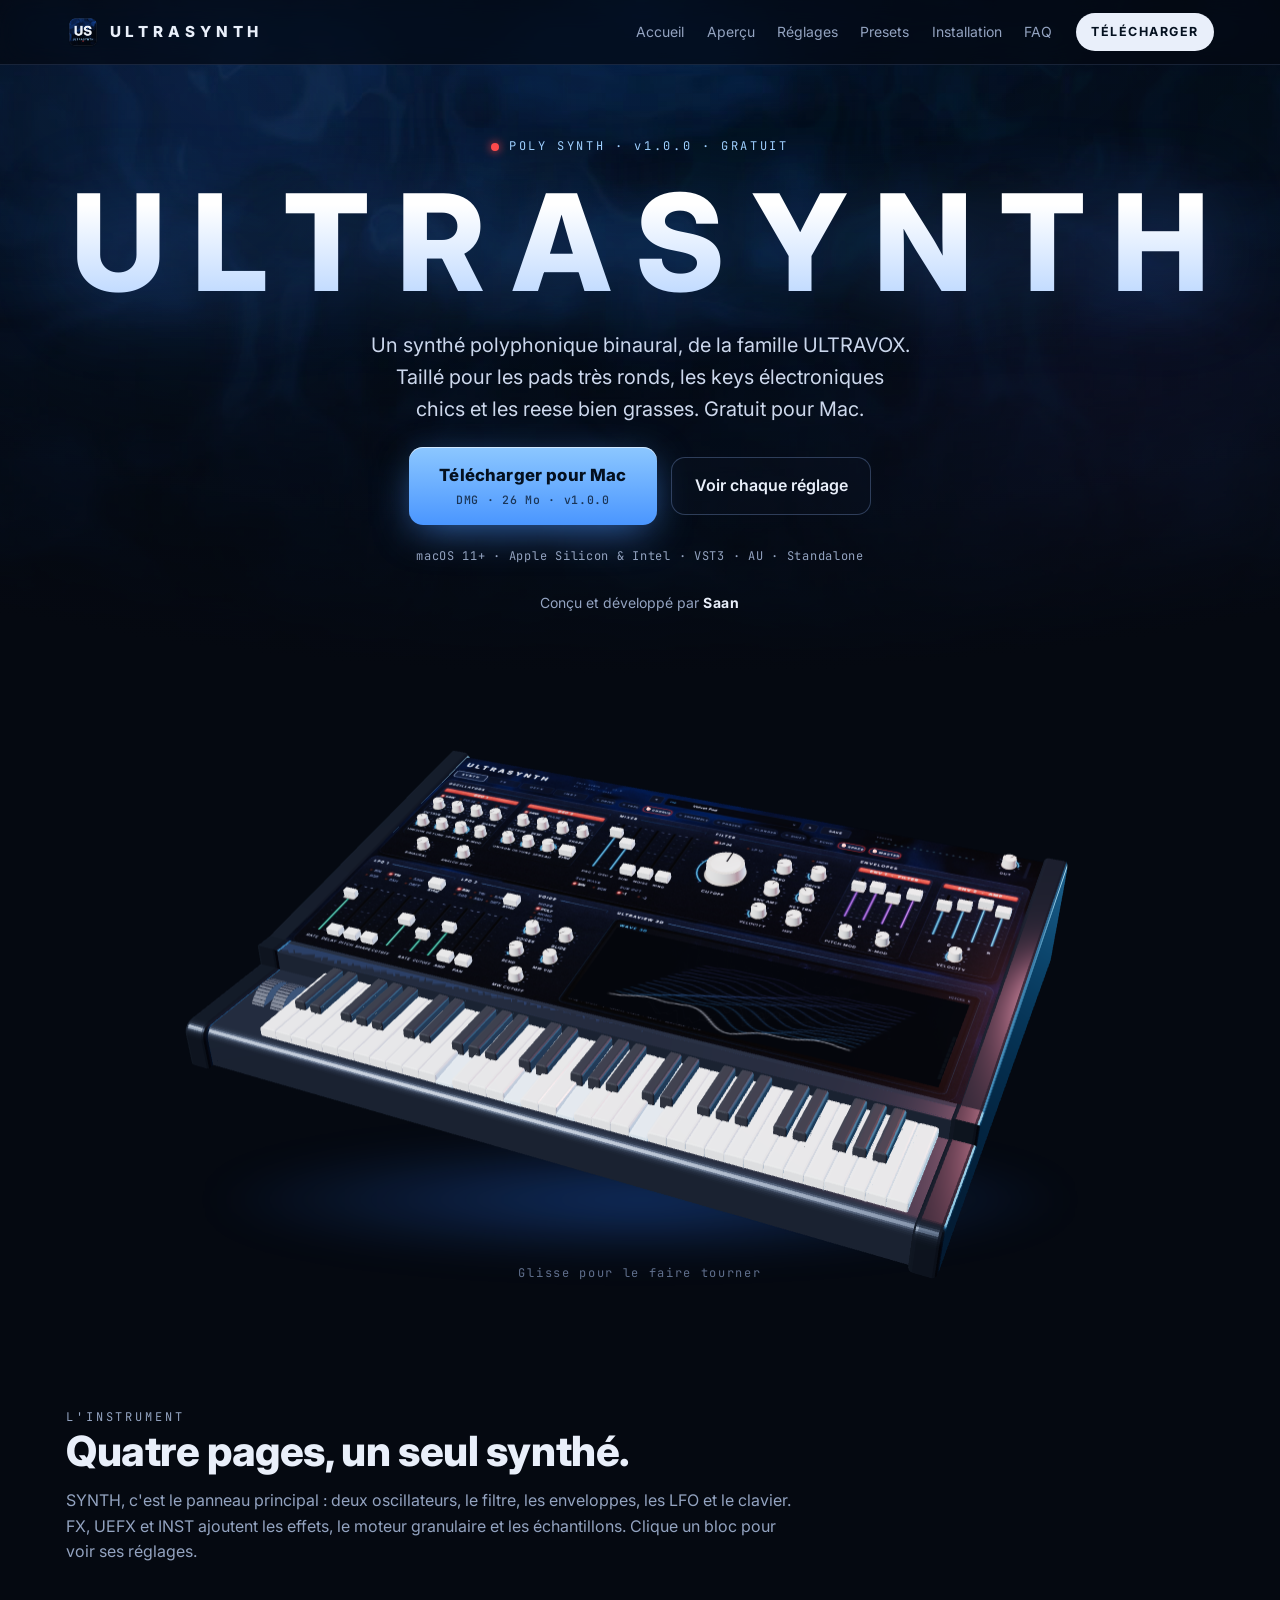
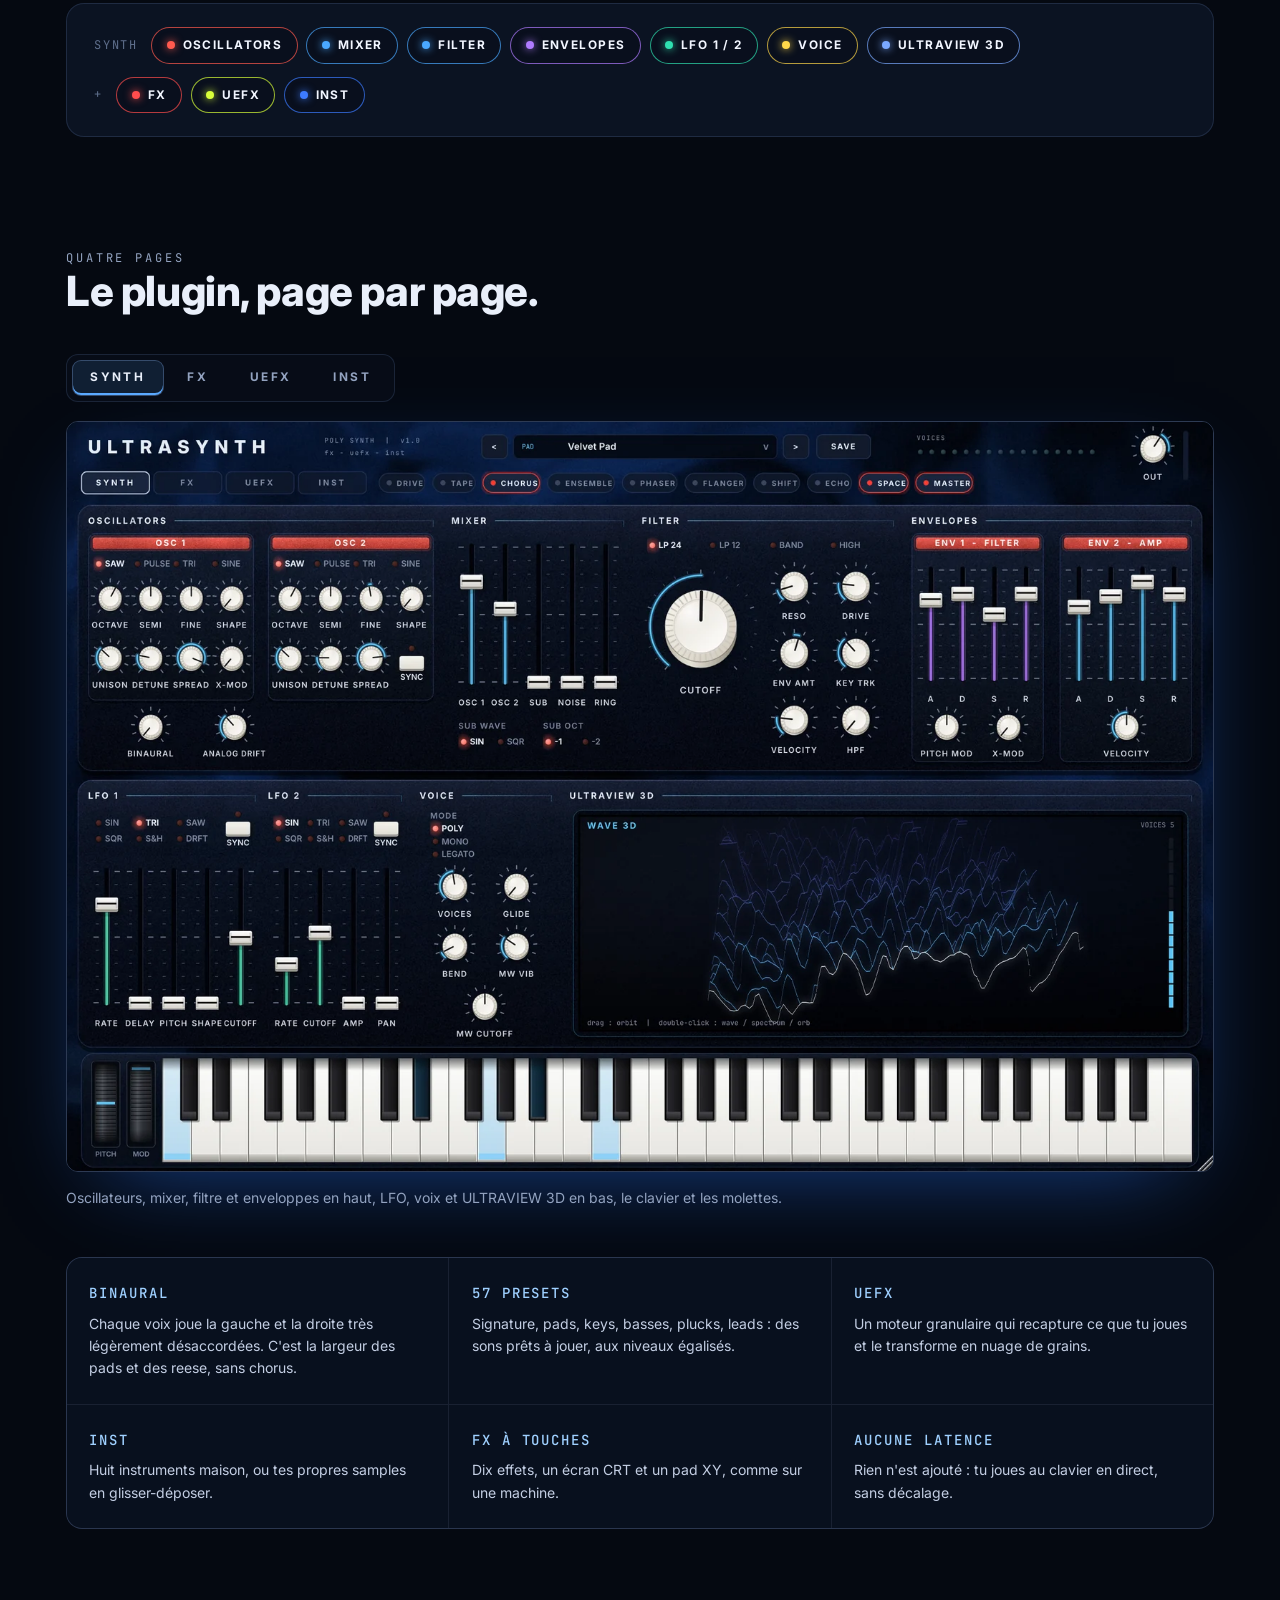
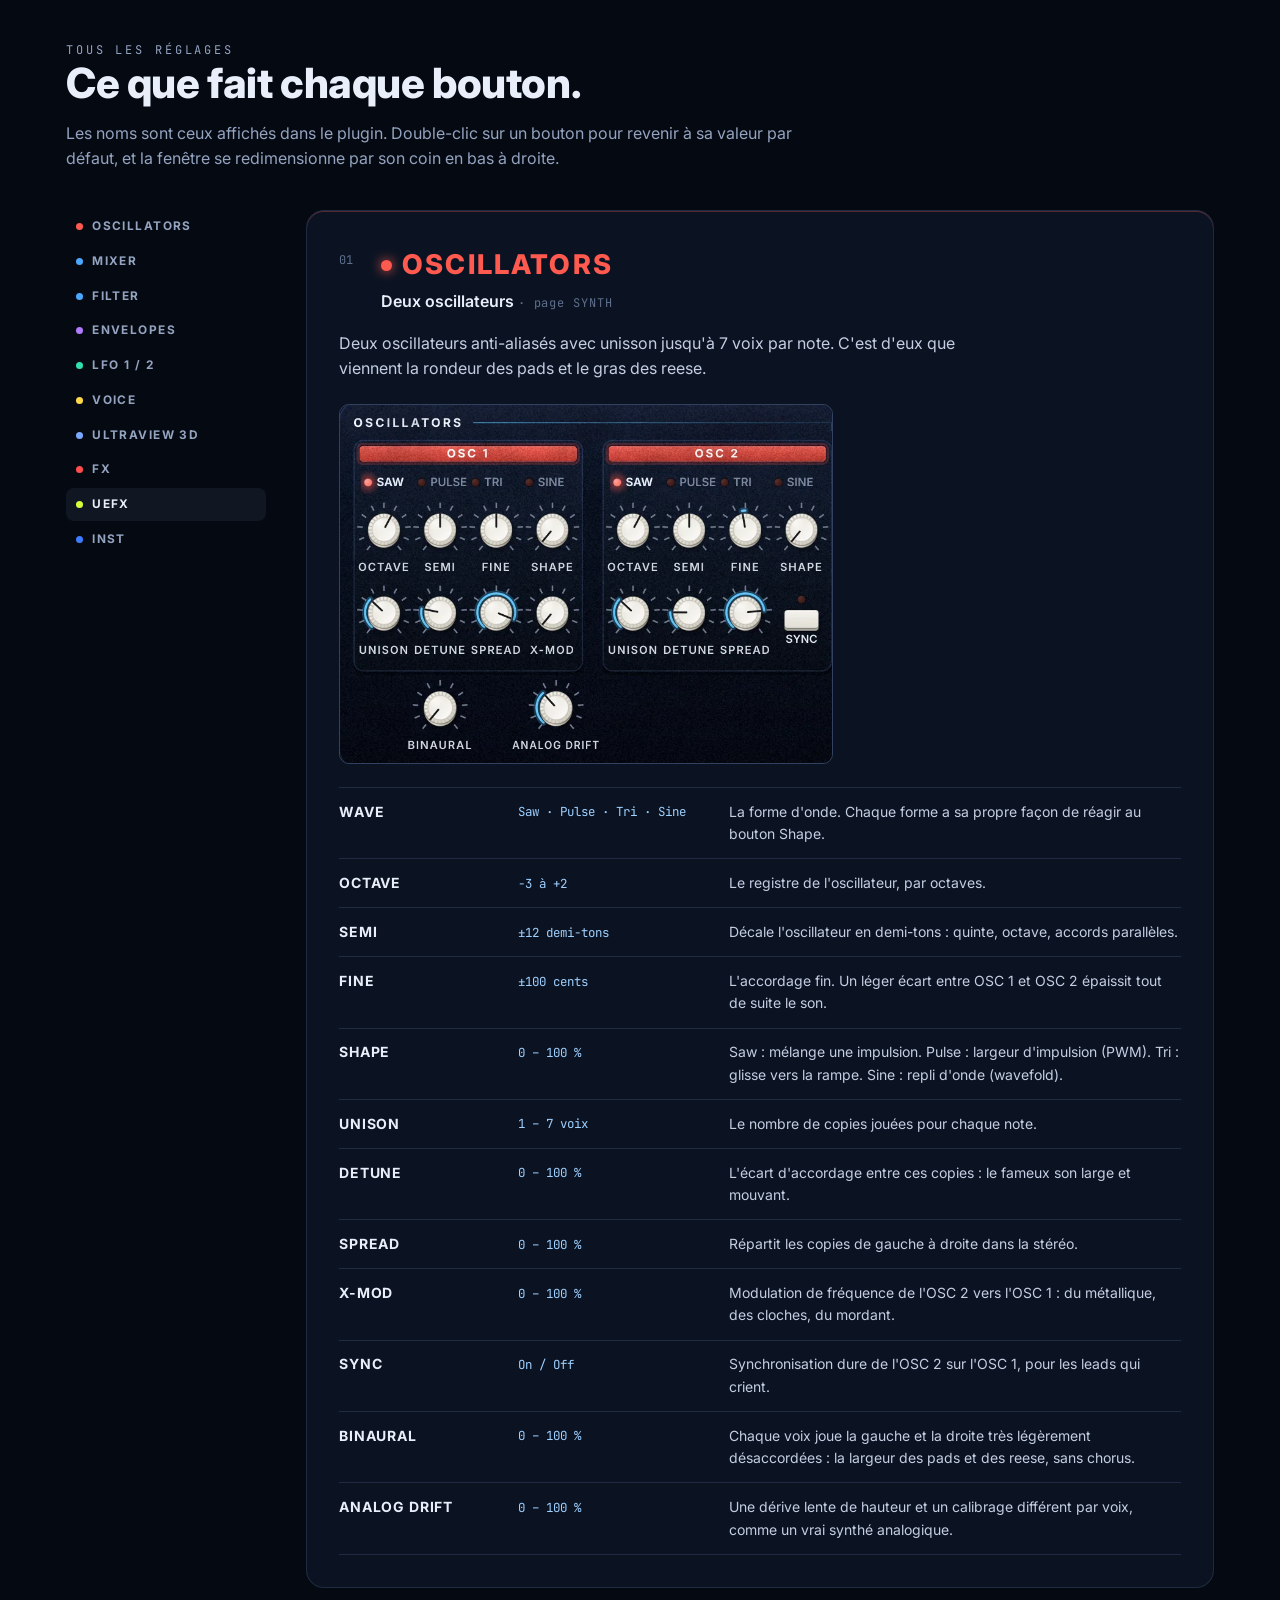
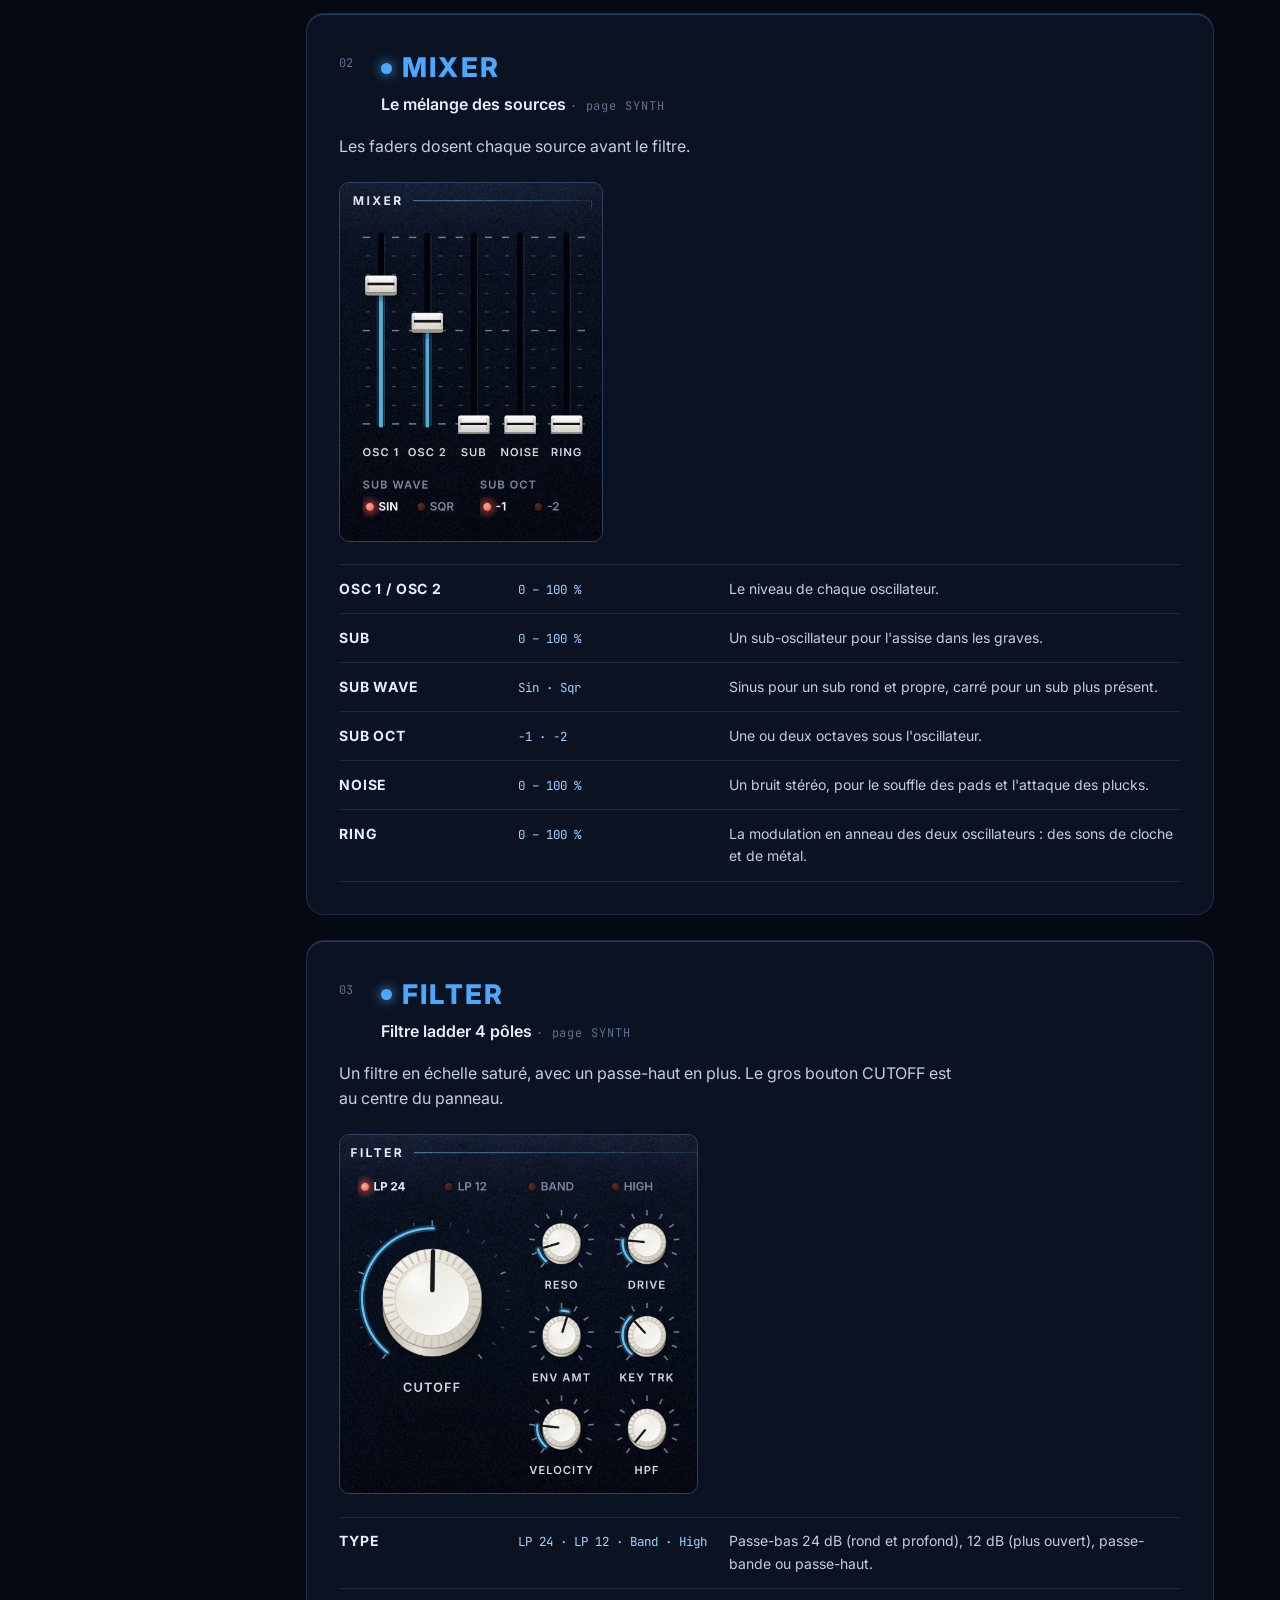
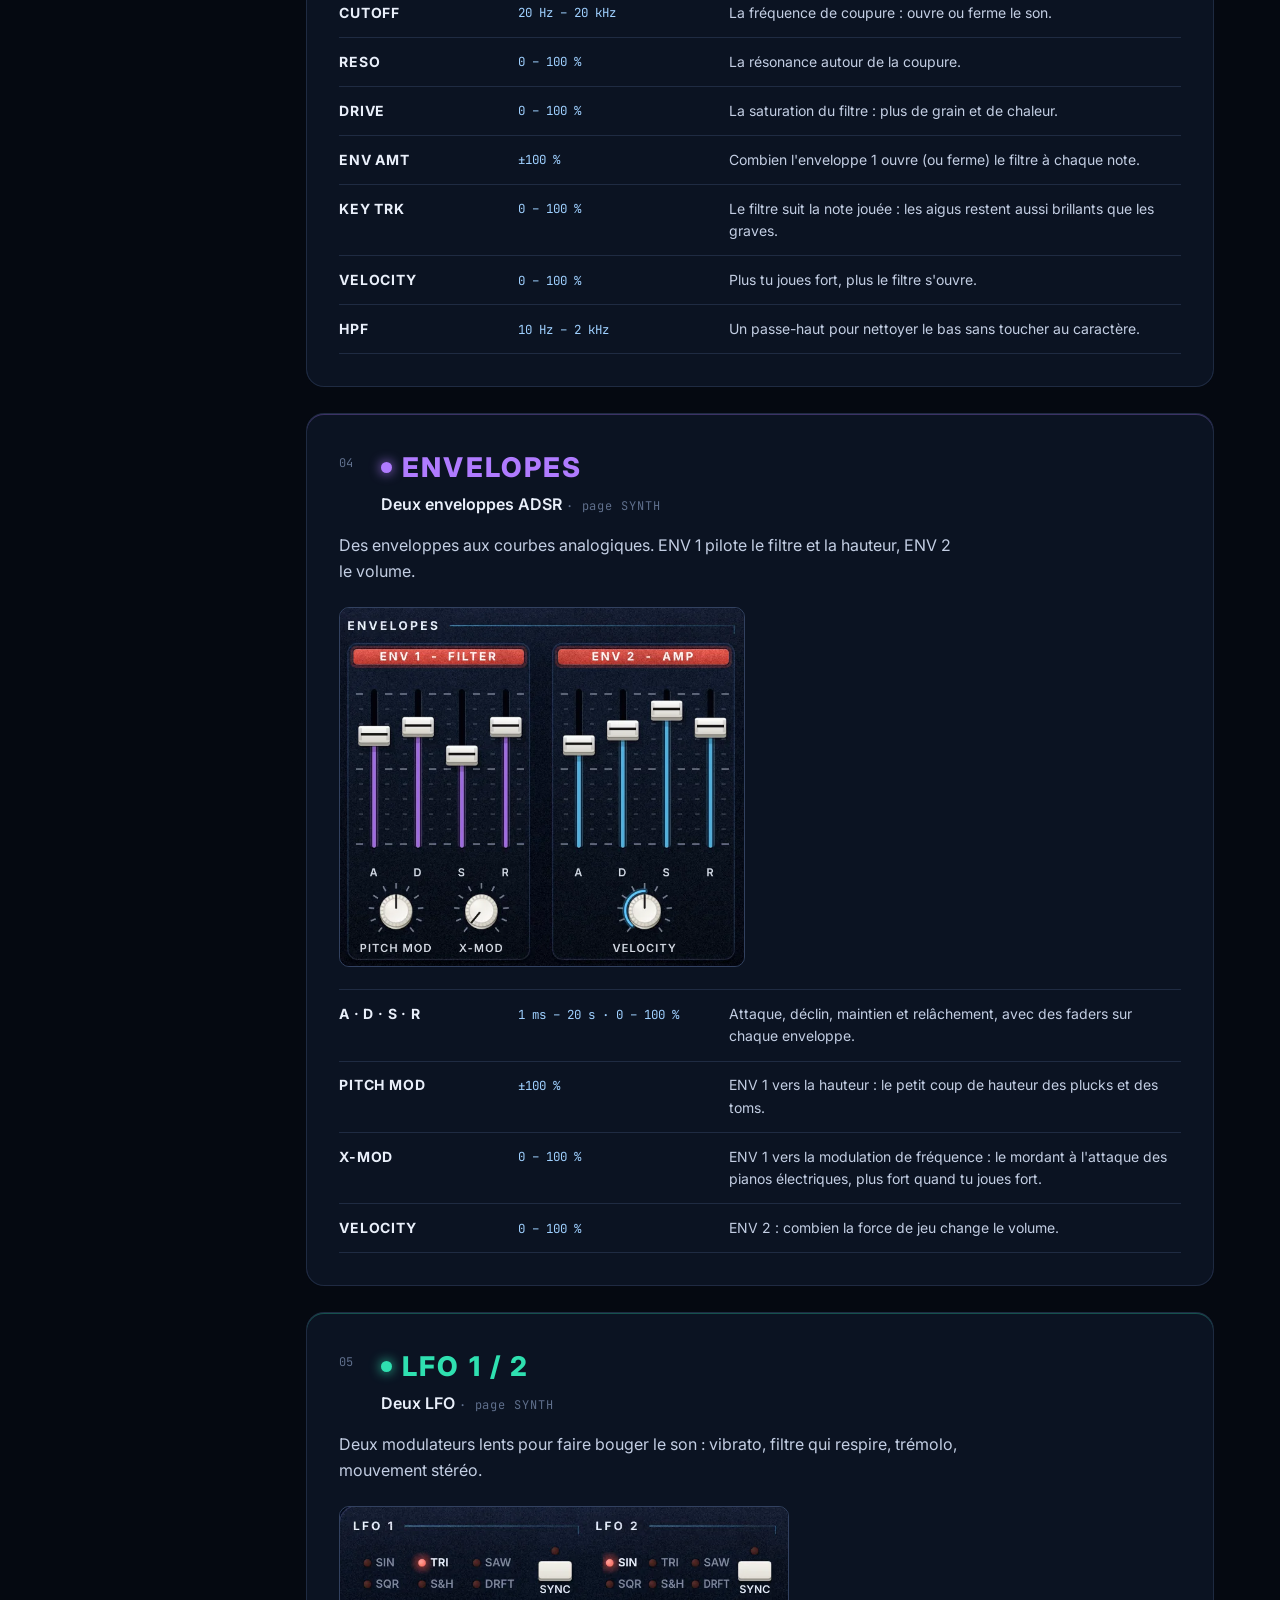
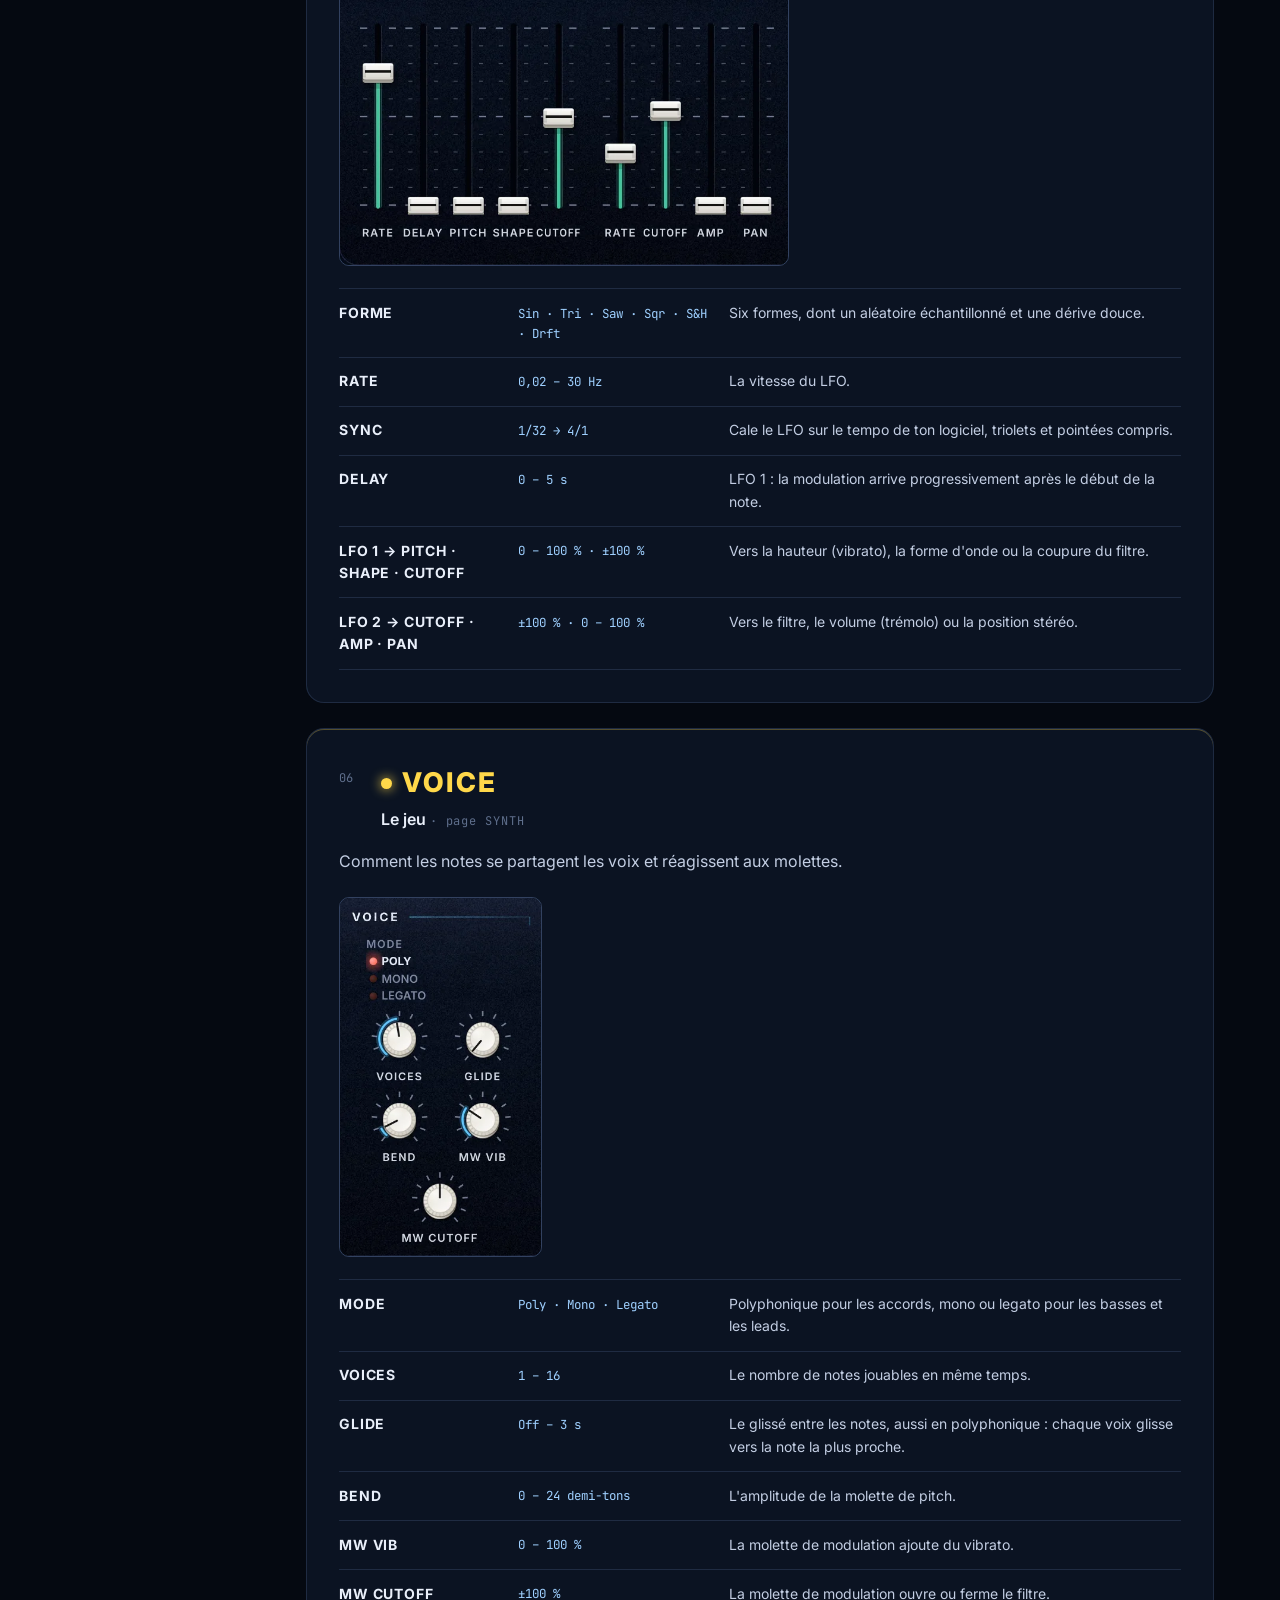
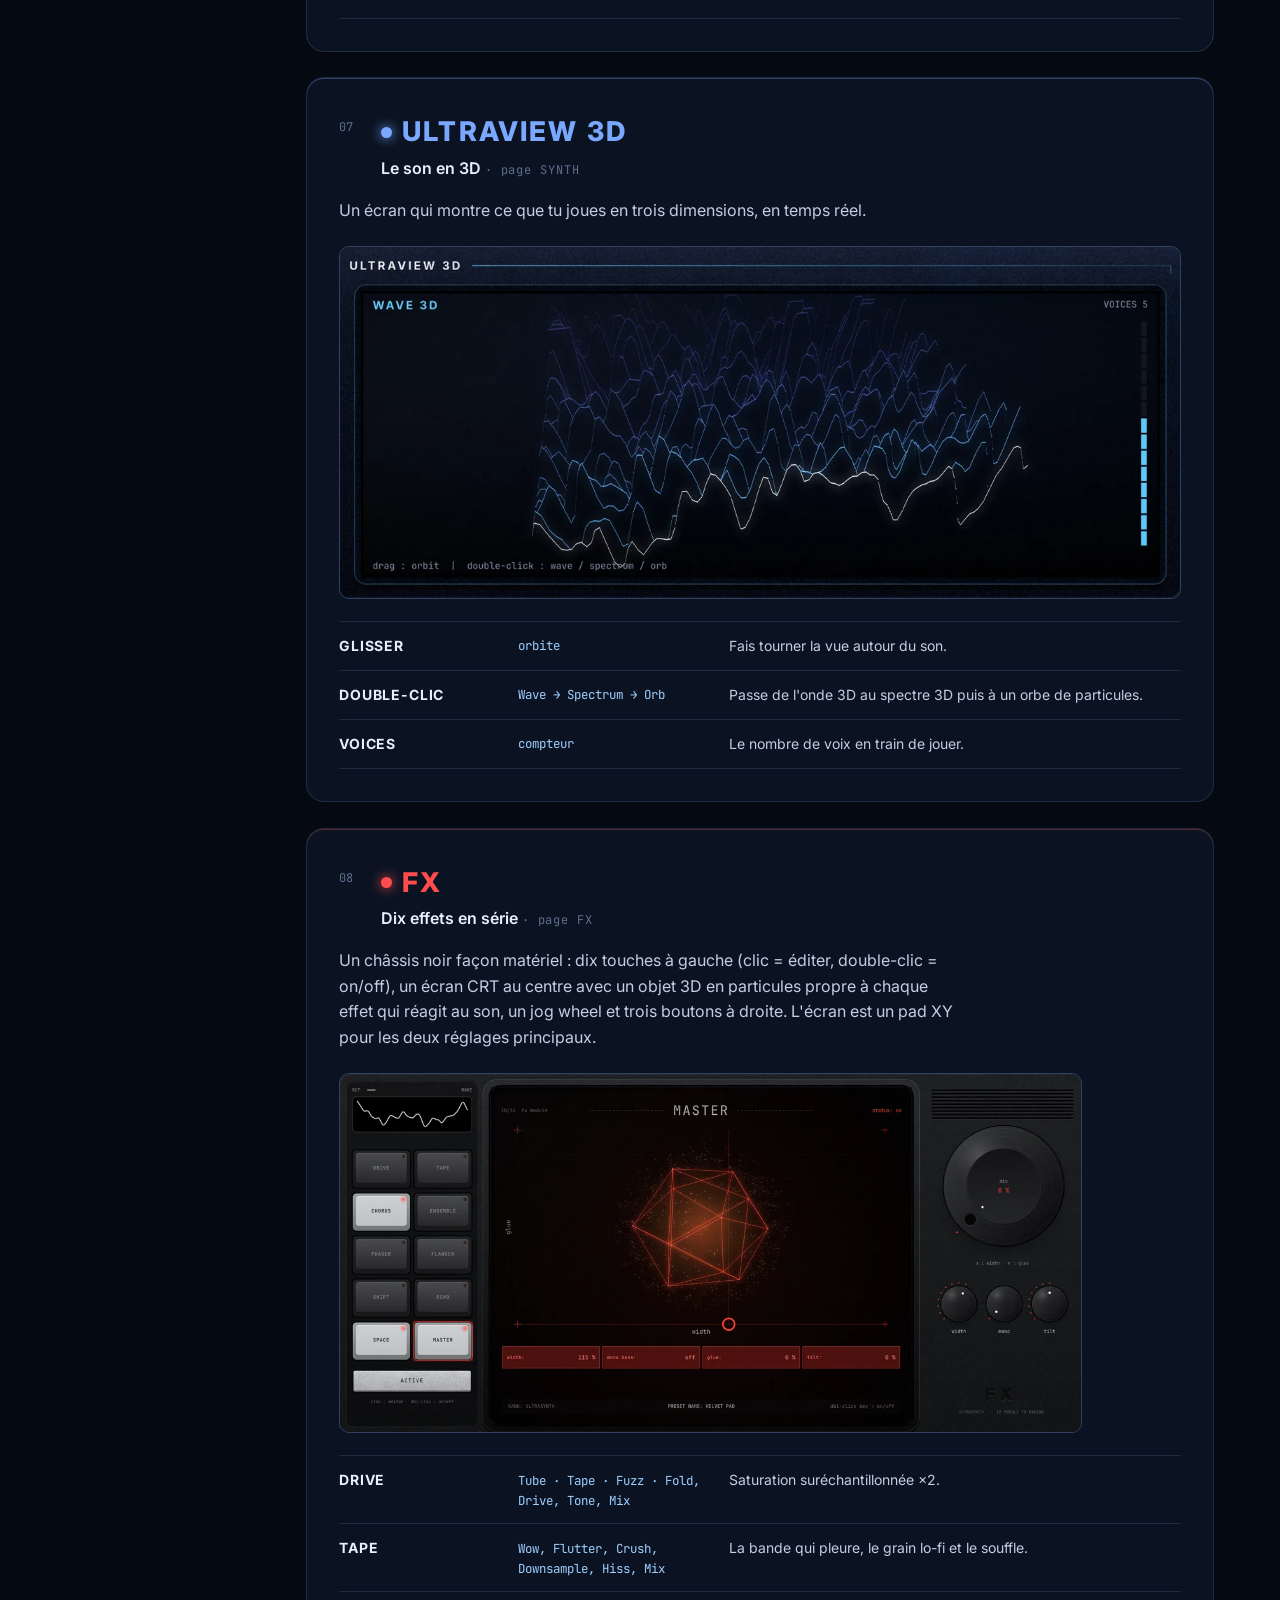
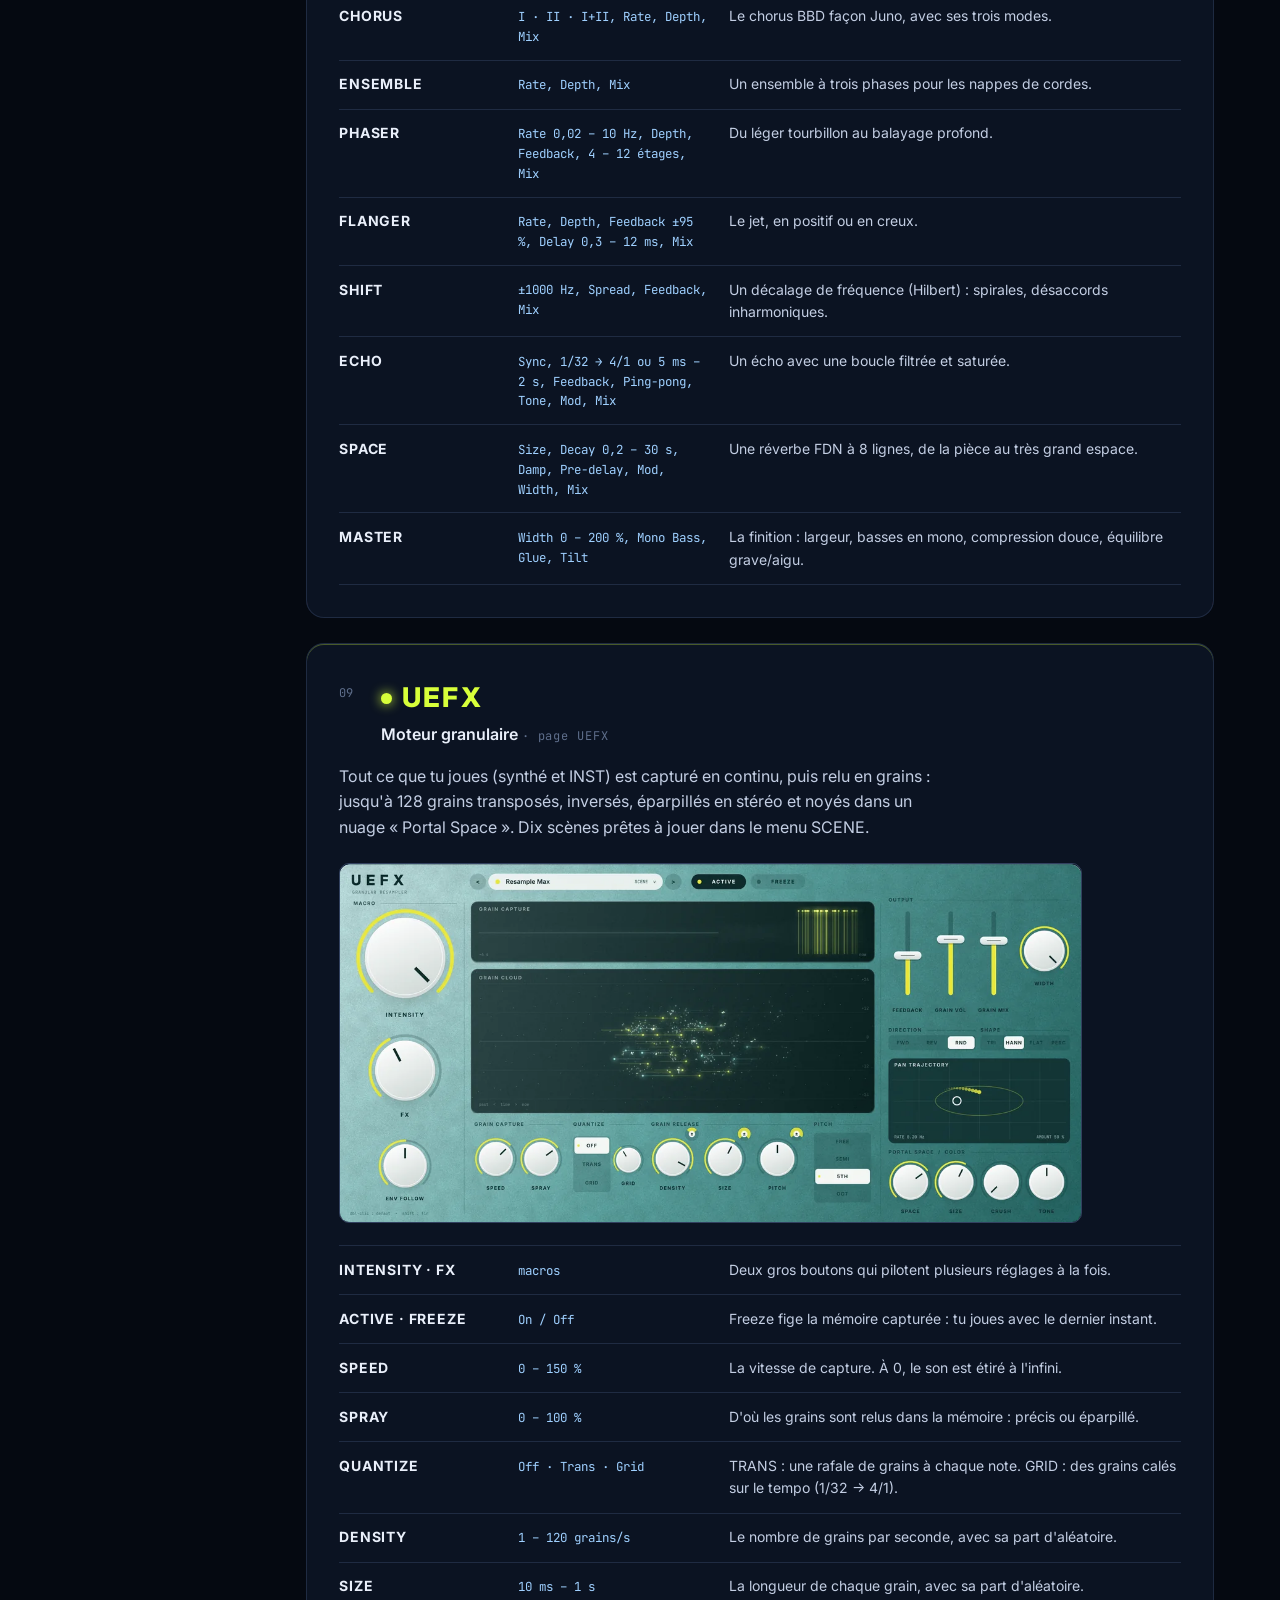
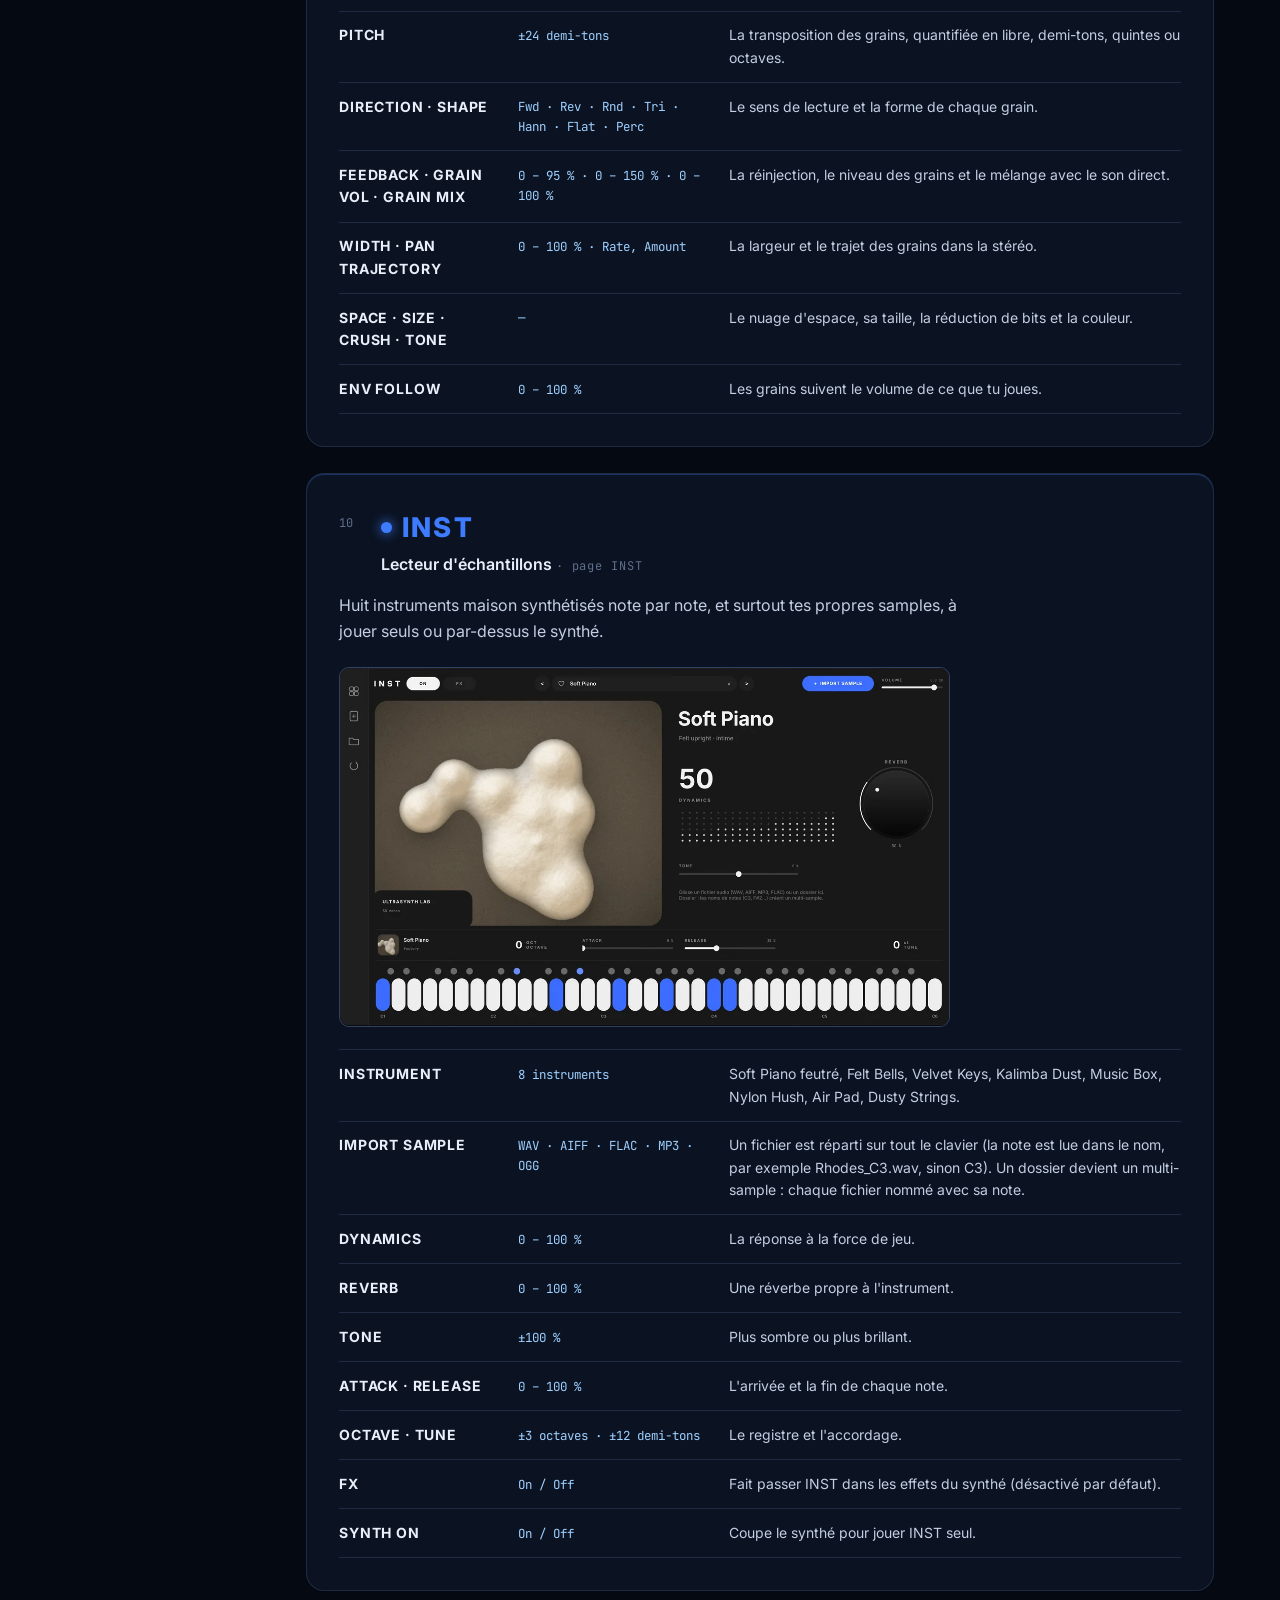
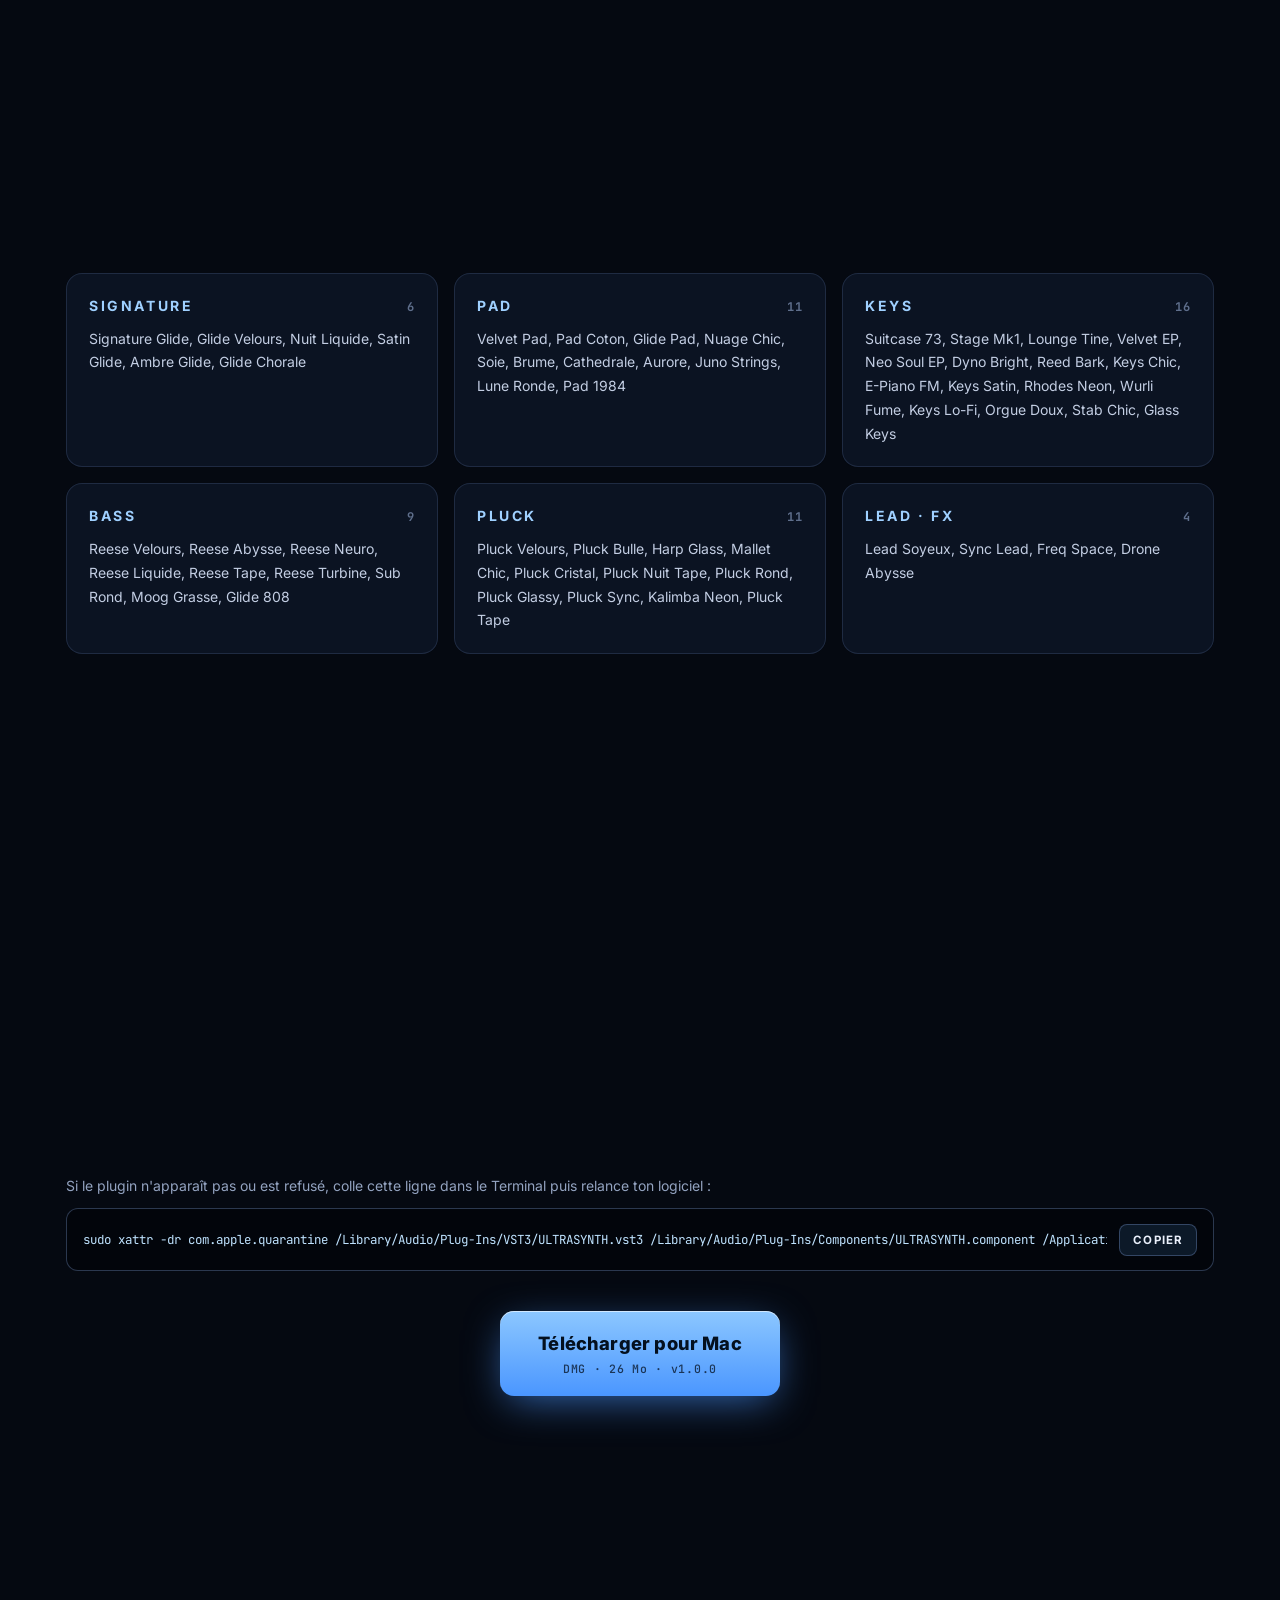
==== commit 678ff6c6: "Fix ULTRASYNTH download link (tag V1.0.0)" ====
--- a/ultrasynth/index.html
+++ b/ultrasynth/index.html
@@ -236,7 +236,7 @@
   <div class="wrap top-in">
     <a class="brand" href="#top"><img src="img/icon-256.png" alt="" width="34" height="34"><span>ULTRASYNTH</span></a>
     <nav class="top-nav" aria-label="Sections"><a href="../index.html">Accueil</a><a href="#apercu">Aperçu</a><a href="#modules">Réglages</a><a href="#presets">Presets</a><a href="#installation">Installation</a><a href="#faq">FAQ</a></nav>
-    <a class="top-dl" href="https://github.com/saanofficiel-commits/ULTRASYNTH/releases/download/v1.0.0/ULTRASYNTH-1.0.0.dmg" rel="noopener">Télécharger</a>
+    <a class="top-dl" href="https://github.com/saanofficiel-commits/ULTRASYNTH/releases/download/V1.0.0/ULTRASYNTH-1.0.0.dmg" rel="noopener">Télécharger</a>
   </div>
 </header>
 
@@ -246,7 +246,7 @@
     <p class="eyebrow"><span class="led"></span>POLY SYNTH · v1.0.0 · GRATUIT</p>
     <h1 class="wordmark">ULTRASYNTH</h1>
     <p class="lede">Un synthé polyphonique binaural, de la famille ULTRAVOX. Taillé pour les pads très ronds, les keys électroniques chics et les reese bien grasses. Gratuit pour Mac.</p>
-    <div class="cta"><a class="btn-dl " href="https://github.com/saanofficiel-commits/ULTRASYNTH/releases/download/v1.0.0/ULTRASYNTH-1.0.0.dmg" rel="noopener">Télécharger pour Mac<span>DMG · 26 Mo · v1.0.0</span></a><a class="btn-ghost" href="#modules">Voir chaque réglage</a></div>
+    <div class="cta"><a class="btn-dl " href="https://github.com/saanofficiel-commits/ULTRASYNTH/releases/download/V1.0.0/ULTRASYNTH-1.0.0.dmg" rel="noopener">Télécharger pour Mac<span>DMG · 26 Mo · v1.0.0</span></a><a class="btn-ghost" href="#modules">Voir chaque réglage</a></div>
     <p class="specs">macOS 11+ · Apple Silicon &amp; Intel · VST3 · AU · Standalone</p>
     <p class="byline">Conçu et développé par <b>Saan</b></p>
   </div>
@@ -360,7 +360,7 @@
       <p>Si le plugin n'apparaît pas ou est refusé, colle cette ligne dans le Terminal puis relance ton logiciel&nbsp;:</p>
       <div class="term-box"><code id="quar">sudo xattr -dr com.apple.quarantine /Library/Audio/Plug-Ins/VST3/ULTRASYNTH.vst3 /Library/Audio/Plug-Ins/Components/ULTRASYNTH.component /Applications/ULTRASYNTH.app</code><button type="button" id="copy-quar" class="copy">Copier</button></div>
     </div>
-    <div class="cta center"><a class="btn-dl big" href="https://github.com/saanofficiel-commits/ULTRASYNTH/releases/download/v1.0.0/ULTRASYNTH-1.0.0.dmg" rel="noopener">Télécharger pour Mac<span>DMG · 26 Mo · v1.0.0</span></a></div>
+    <div class="cta center"><a class="btn-dl big" href="https://github.com/saanofficiel-commits/ULTRASYNTH/releases/download/V1.0.0/ULTRASYNTH-1.0.0.dmg" rel="noopener">Télécharger pour Mac<span>DMG · 26 Mo · v1.0.0</span></a></div>
   </div>
 </section>
 
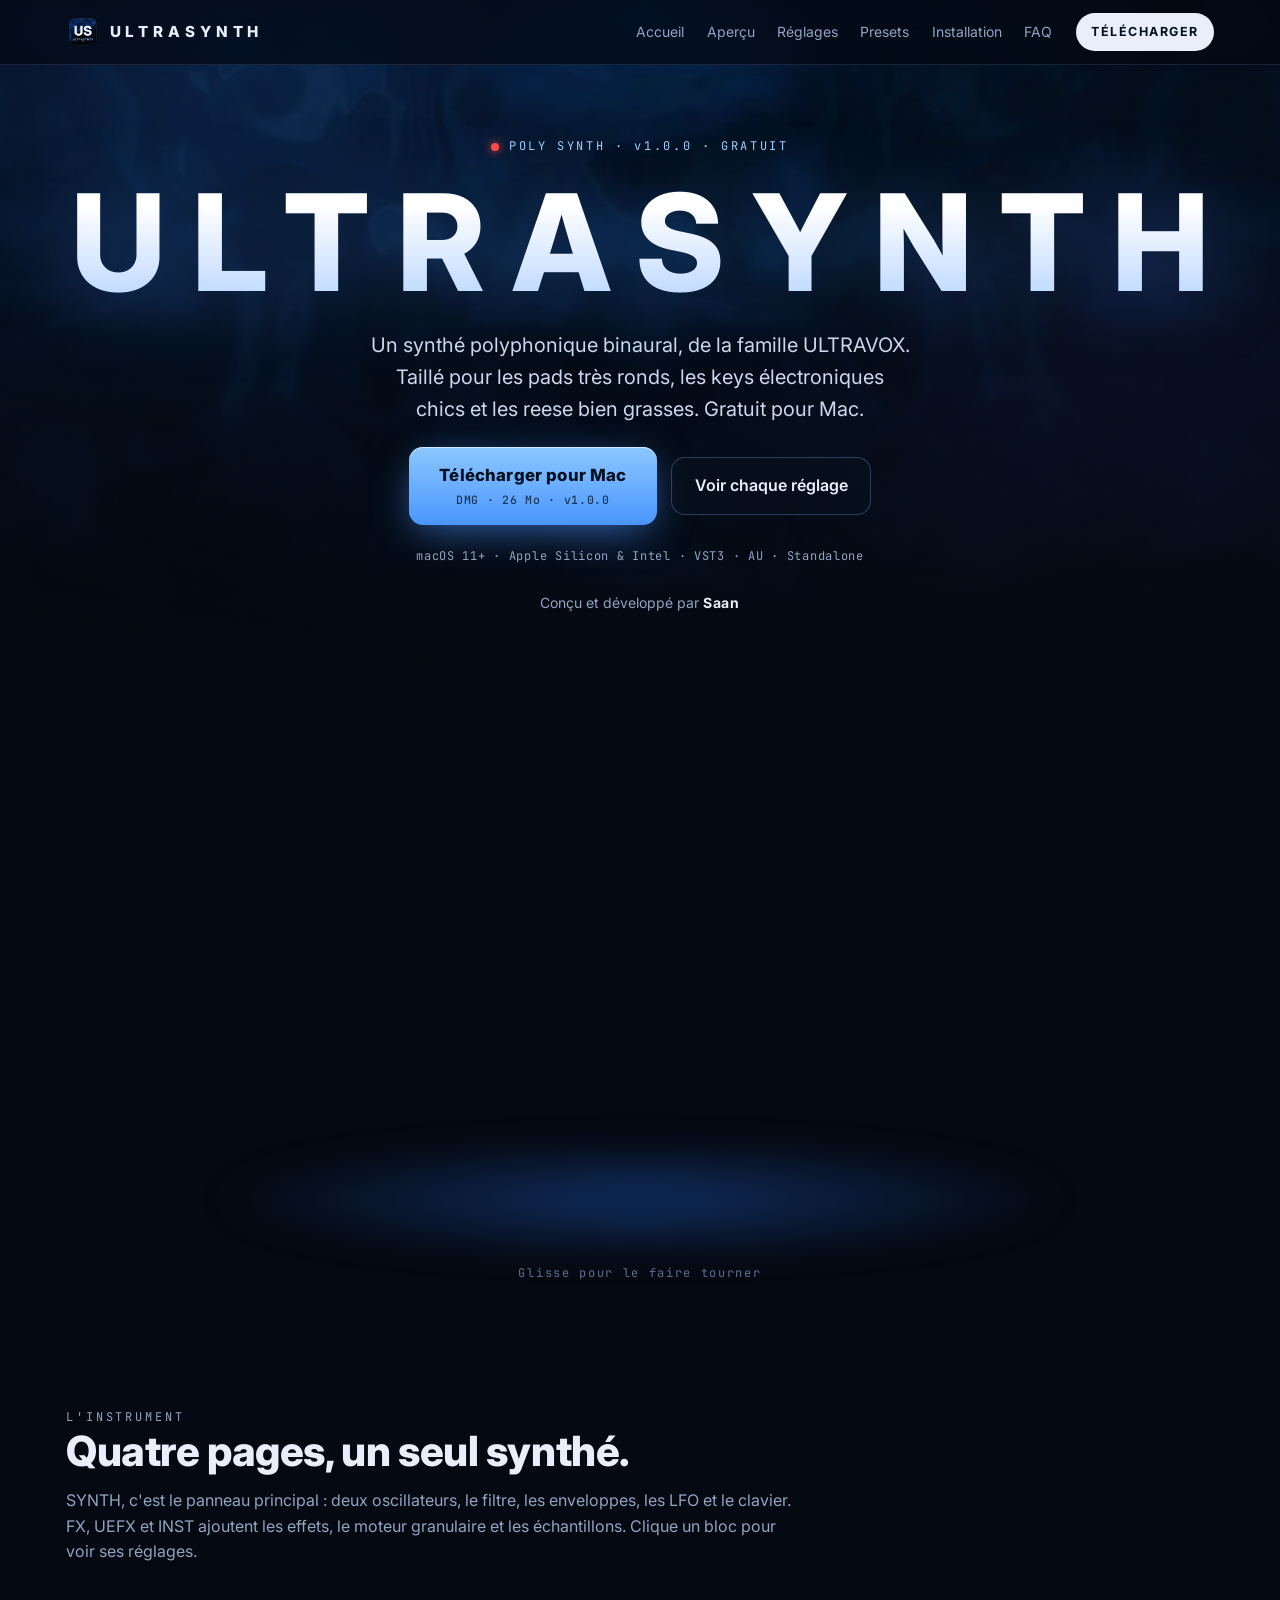
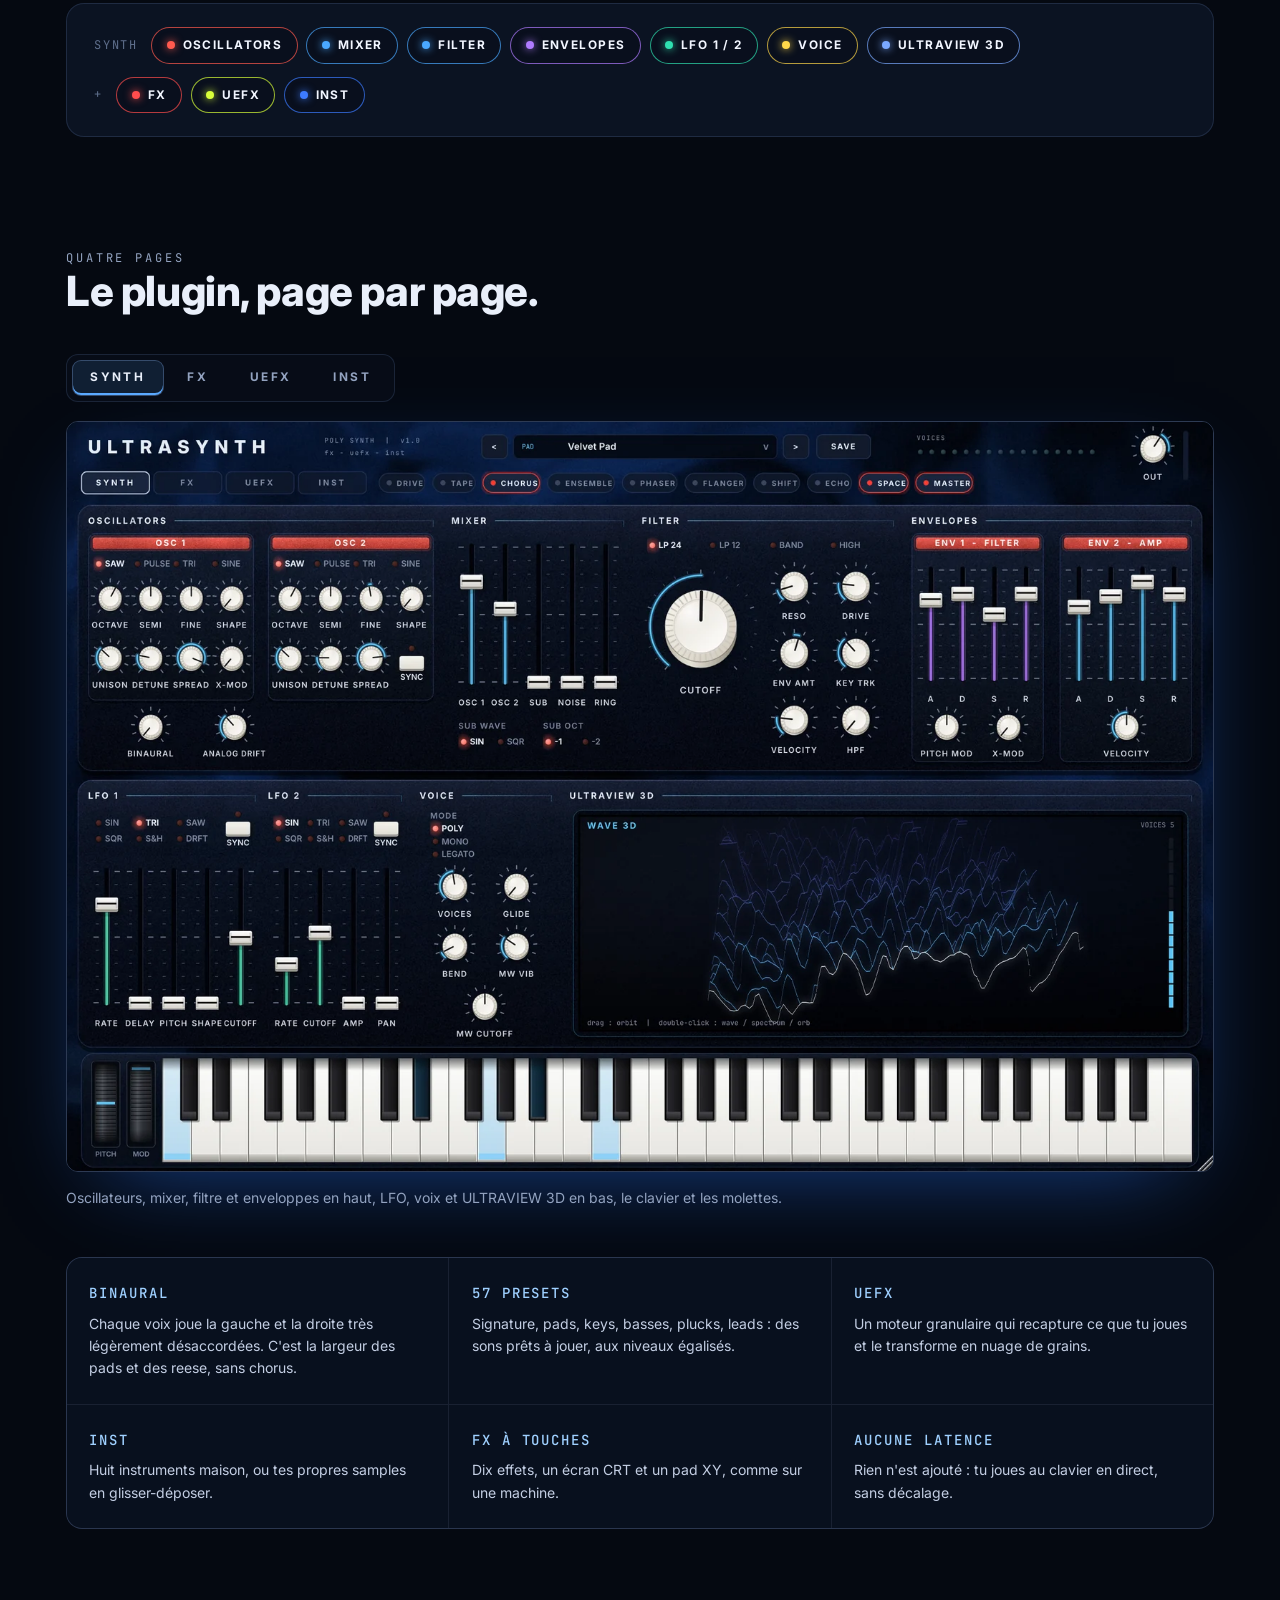
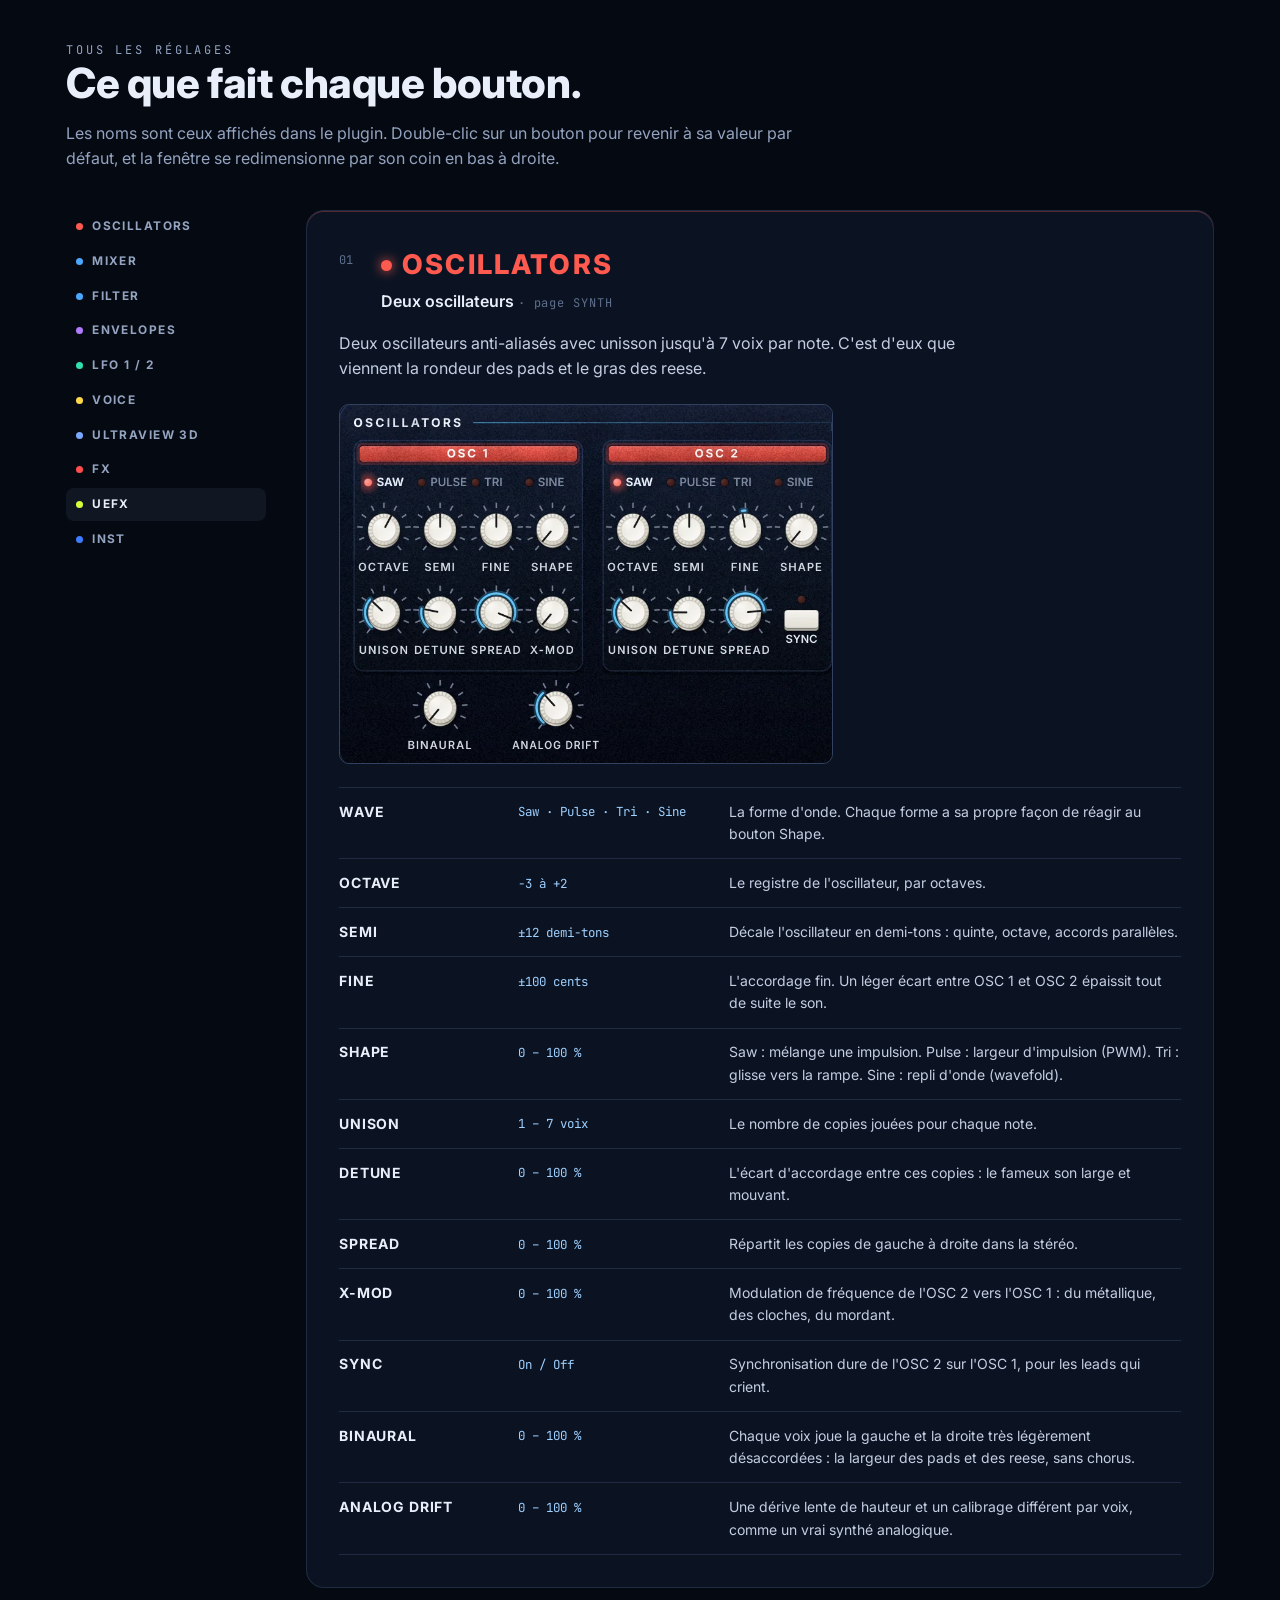
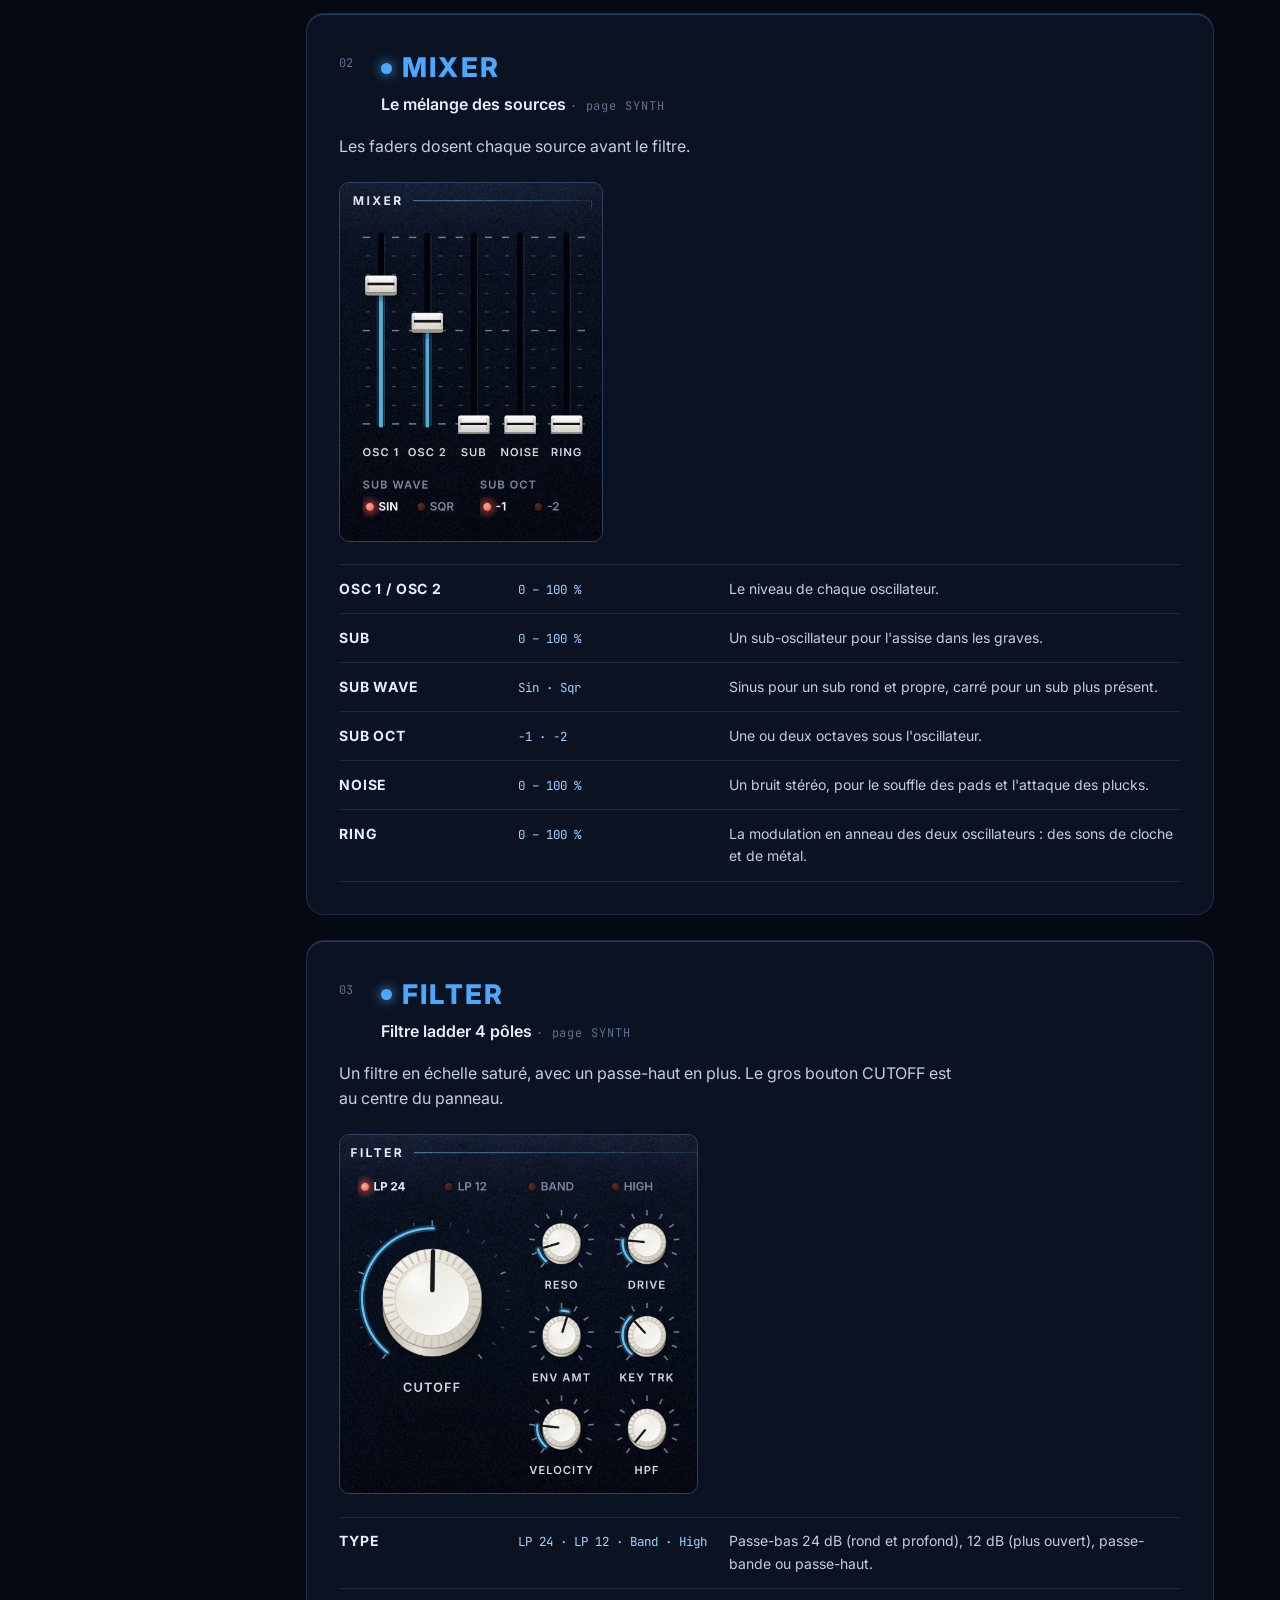
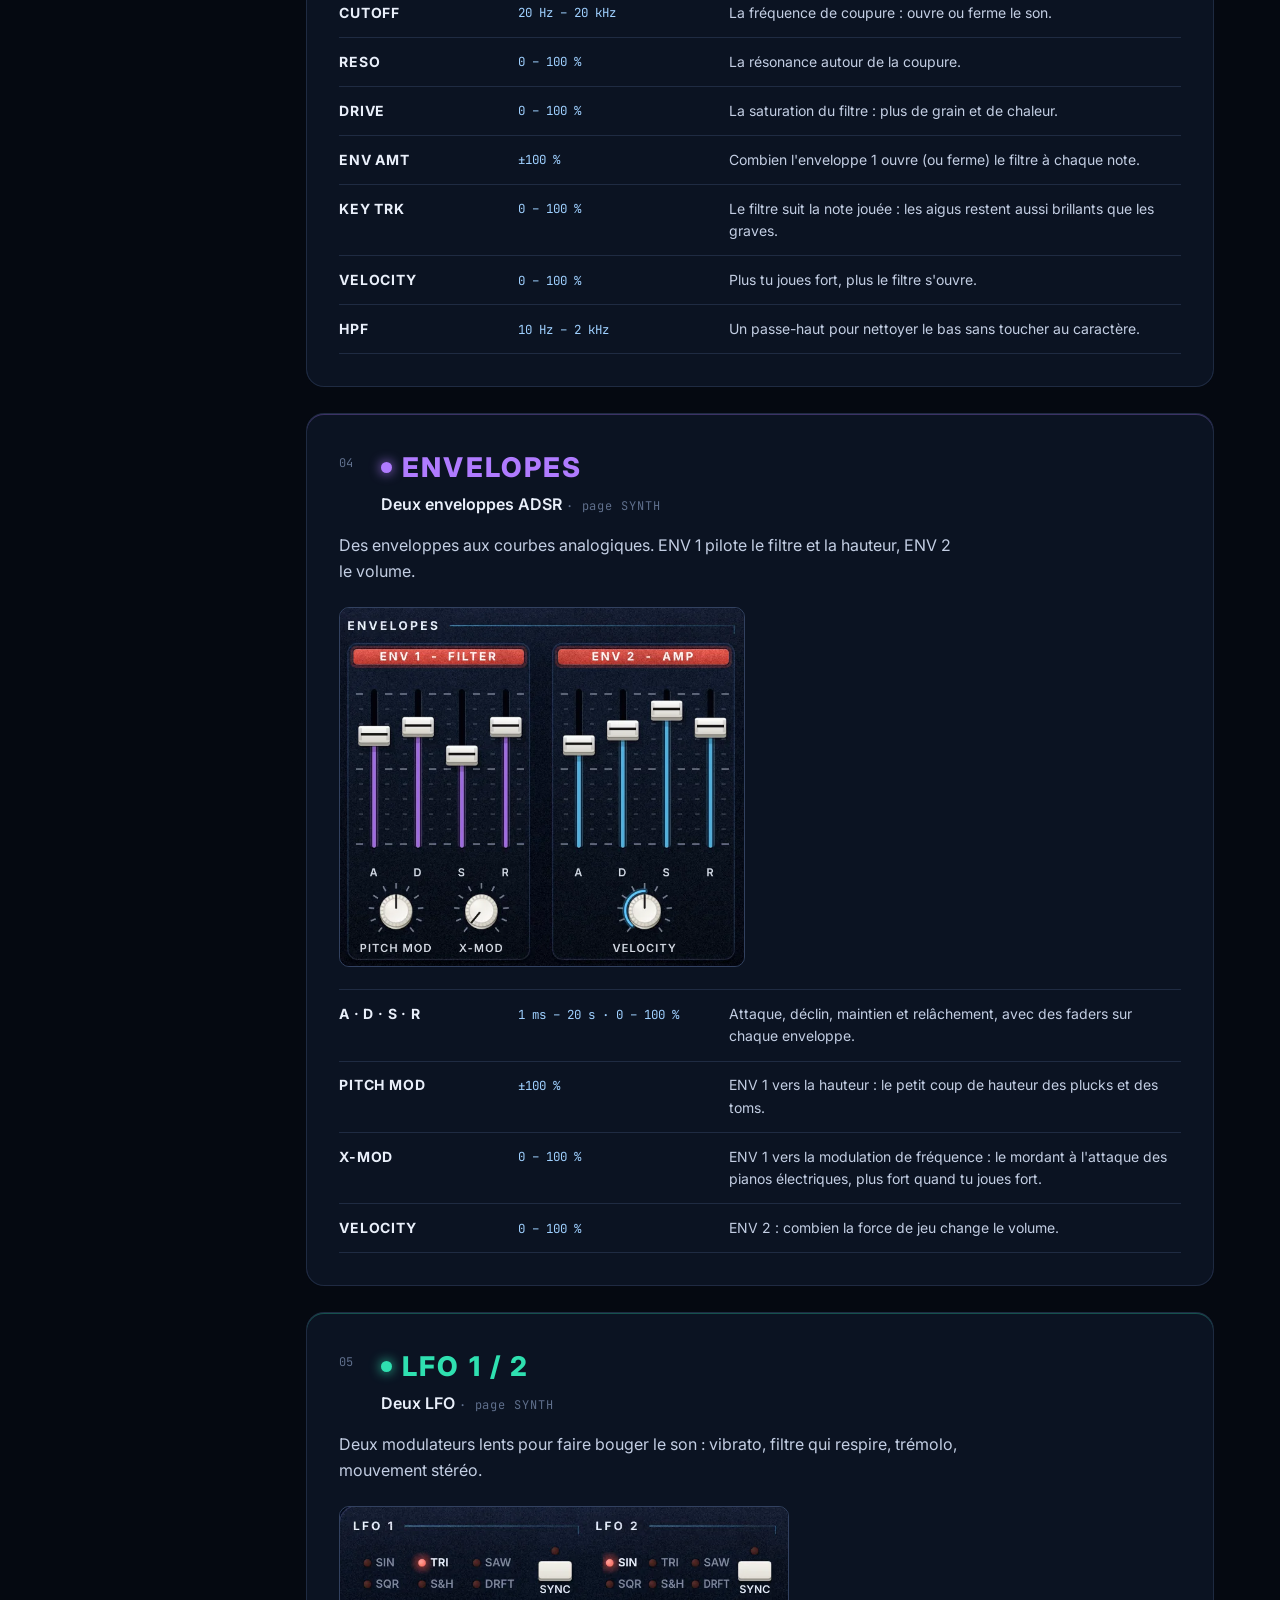
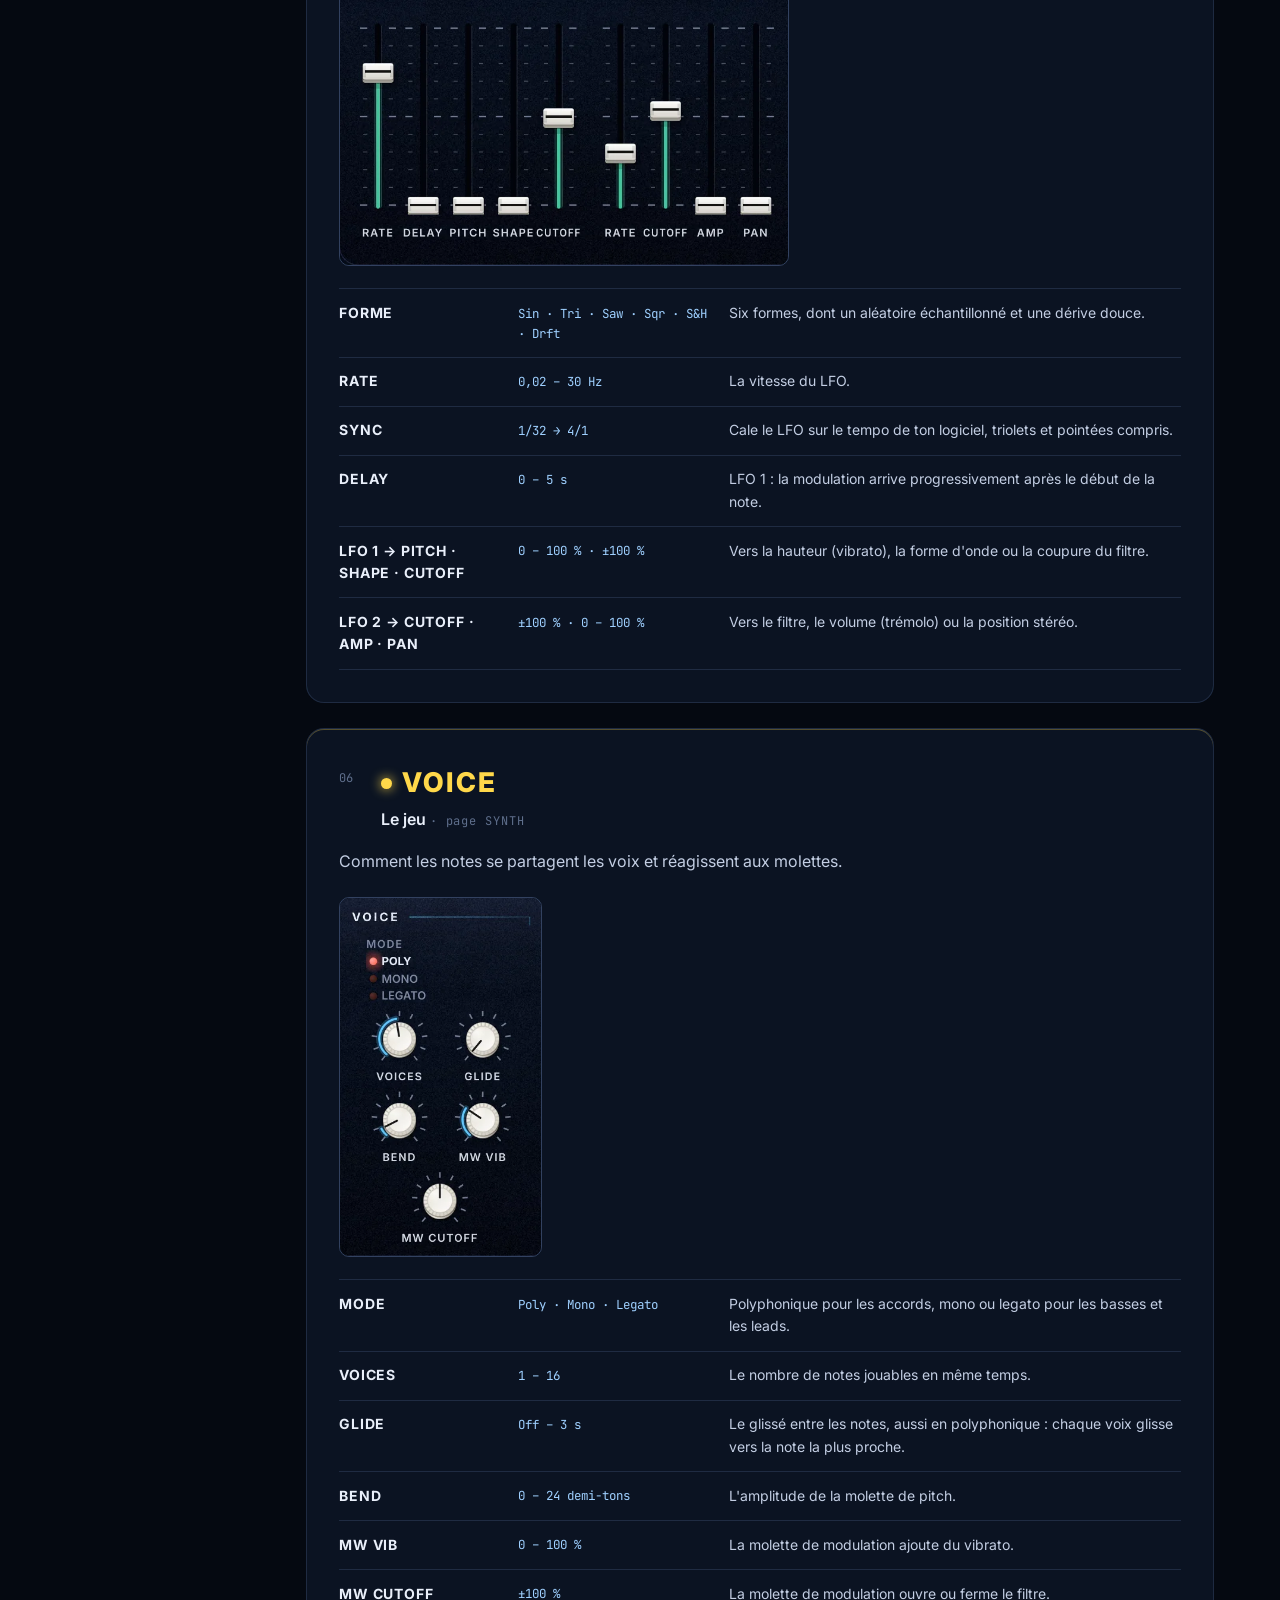
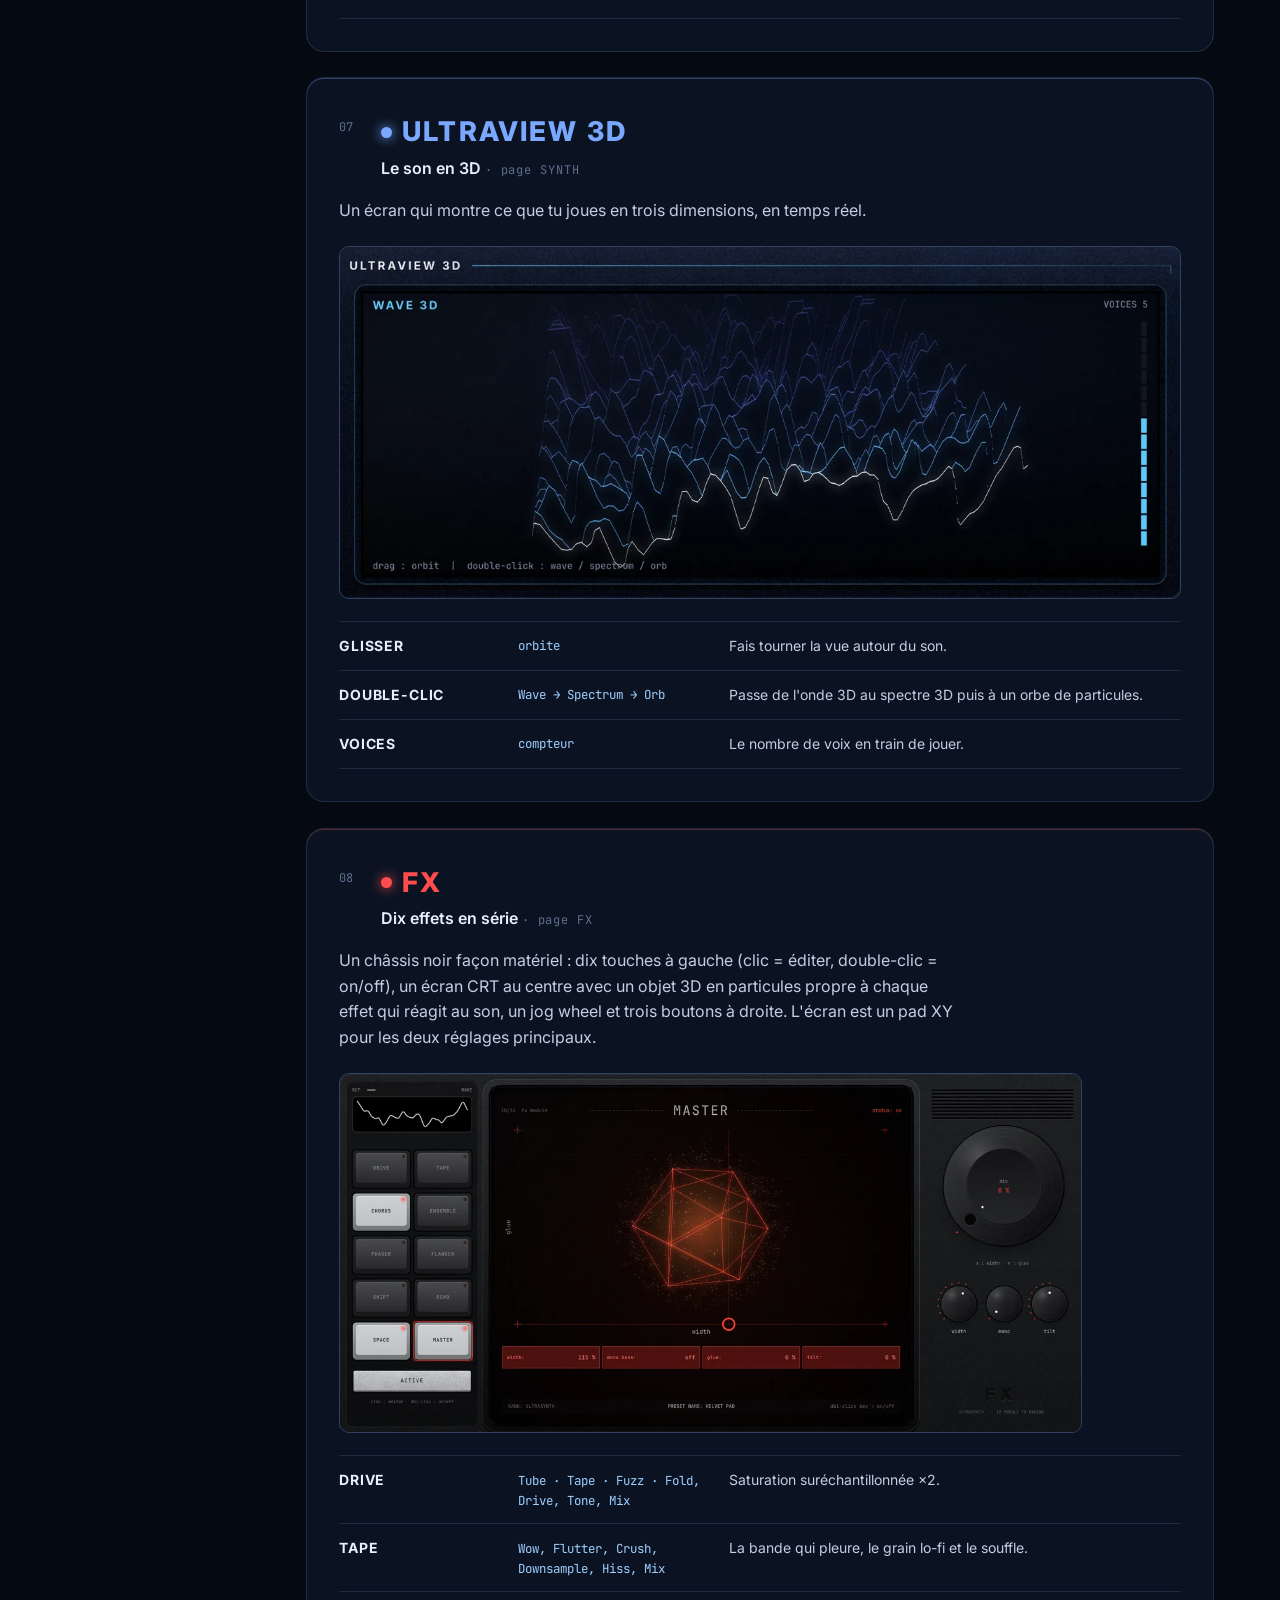
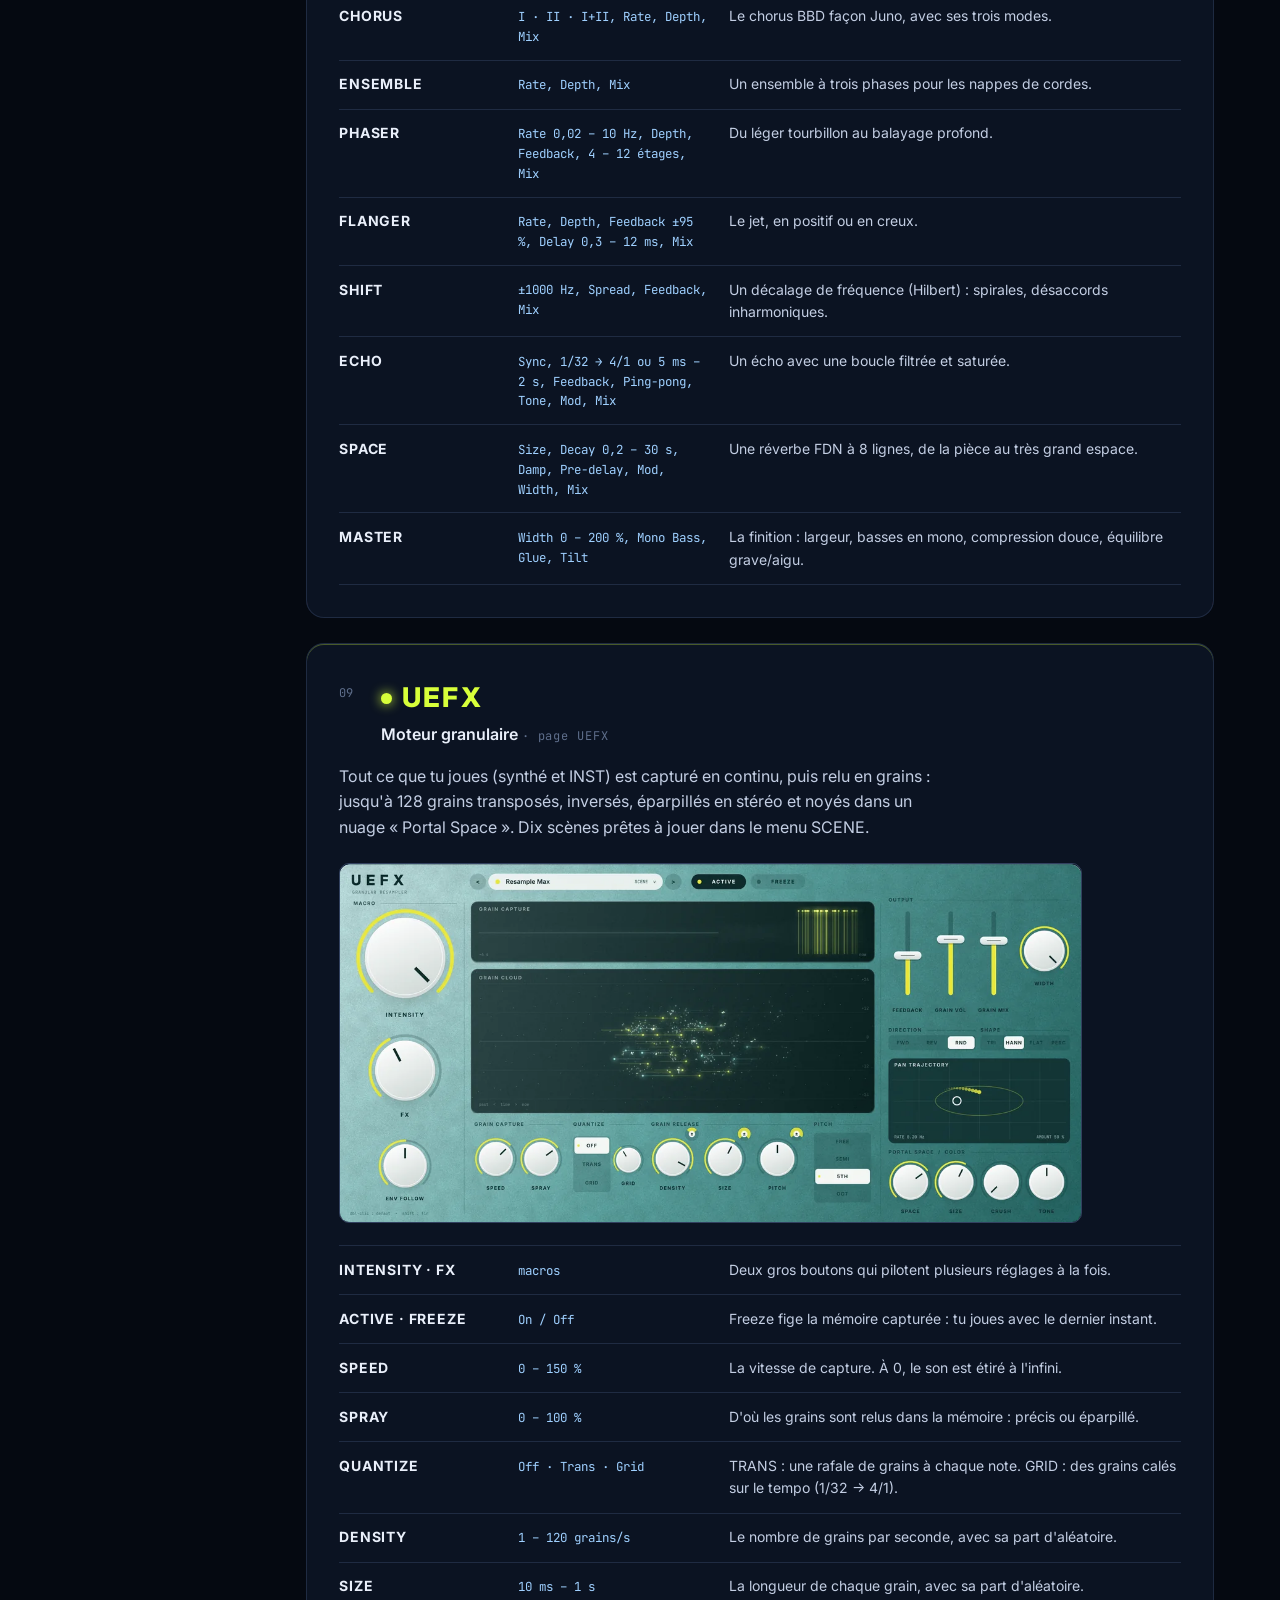
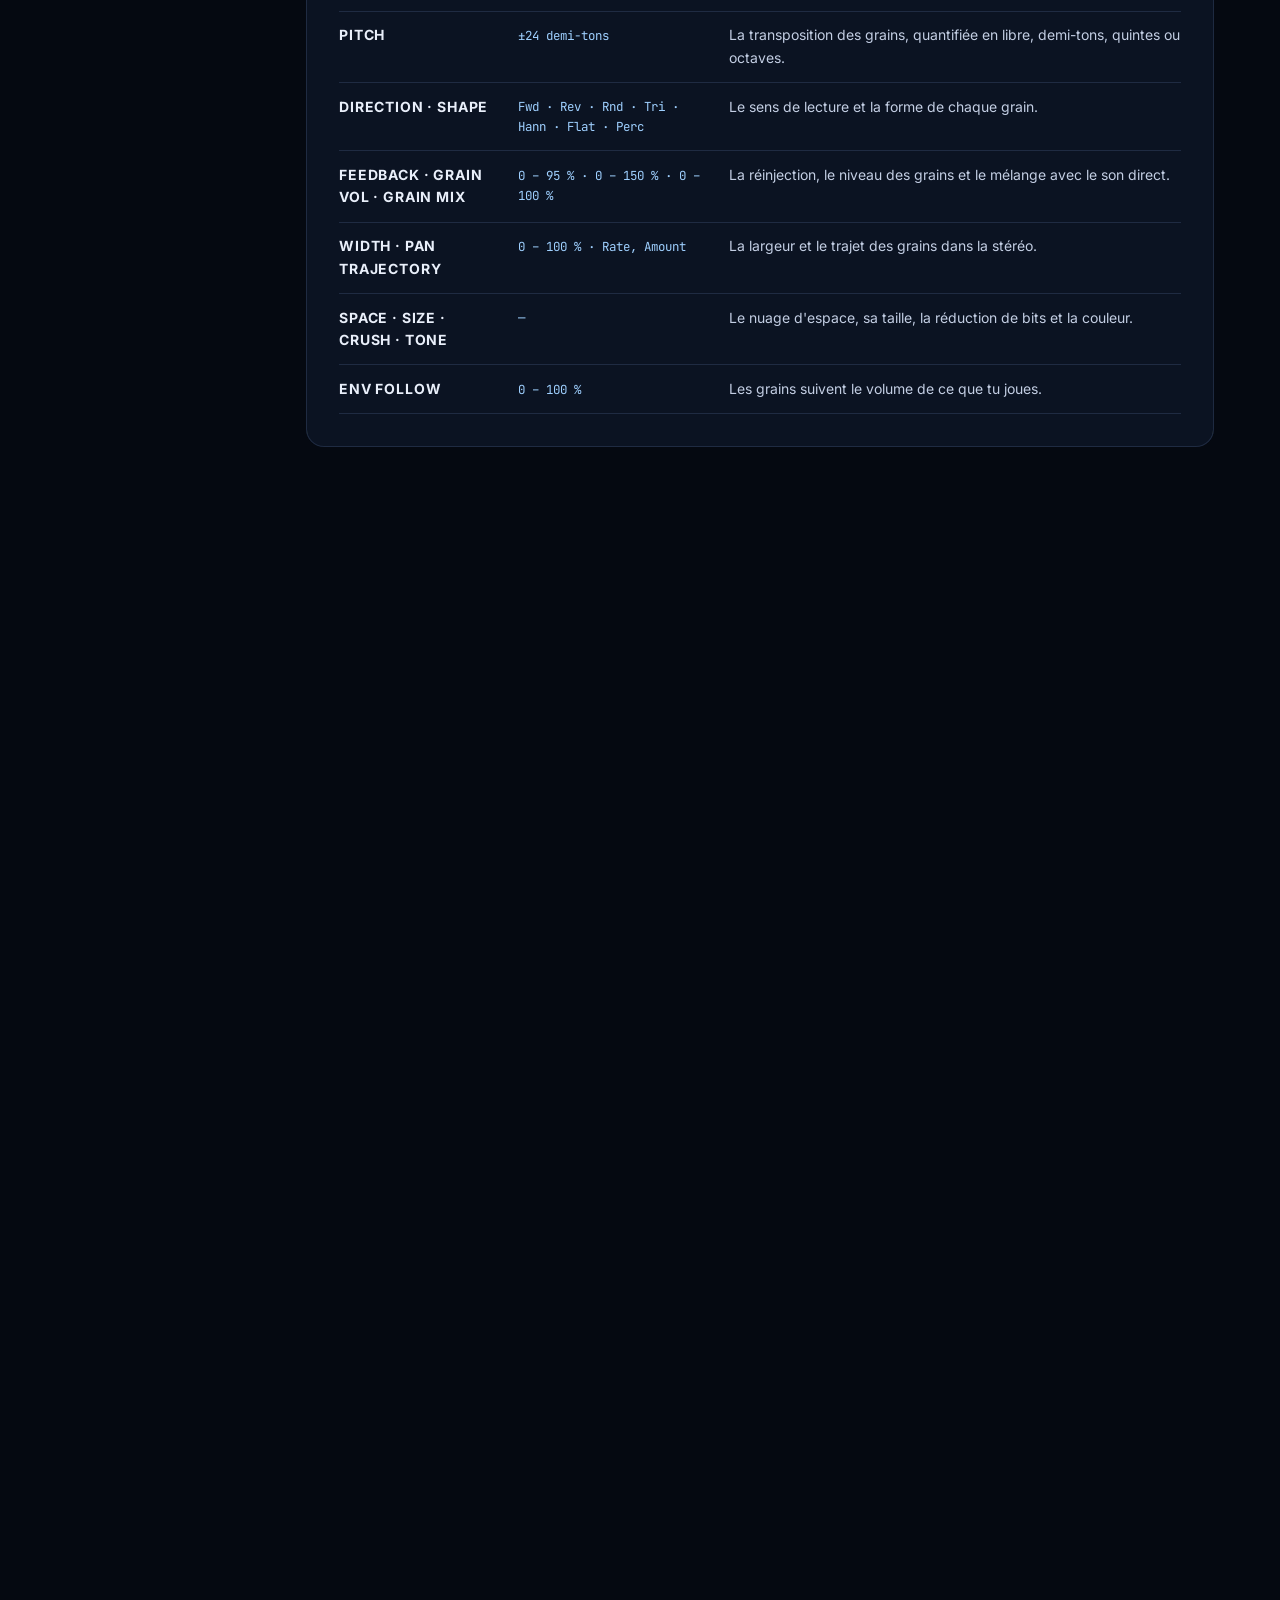
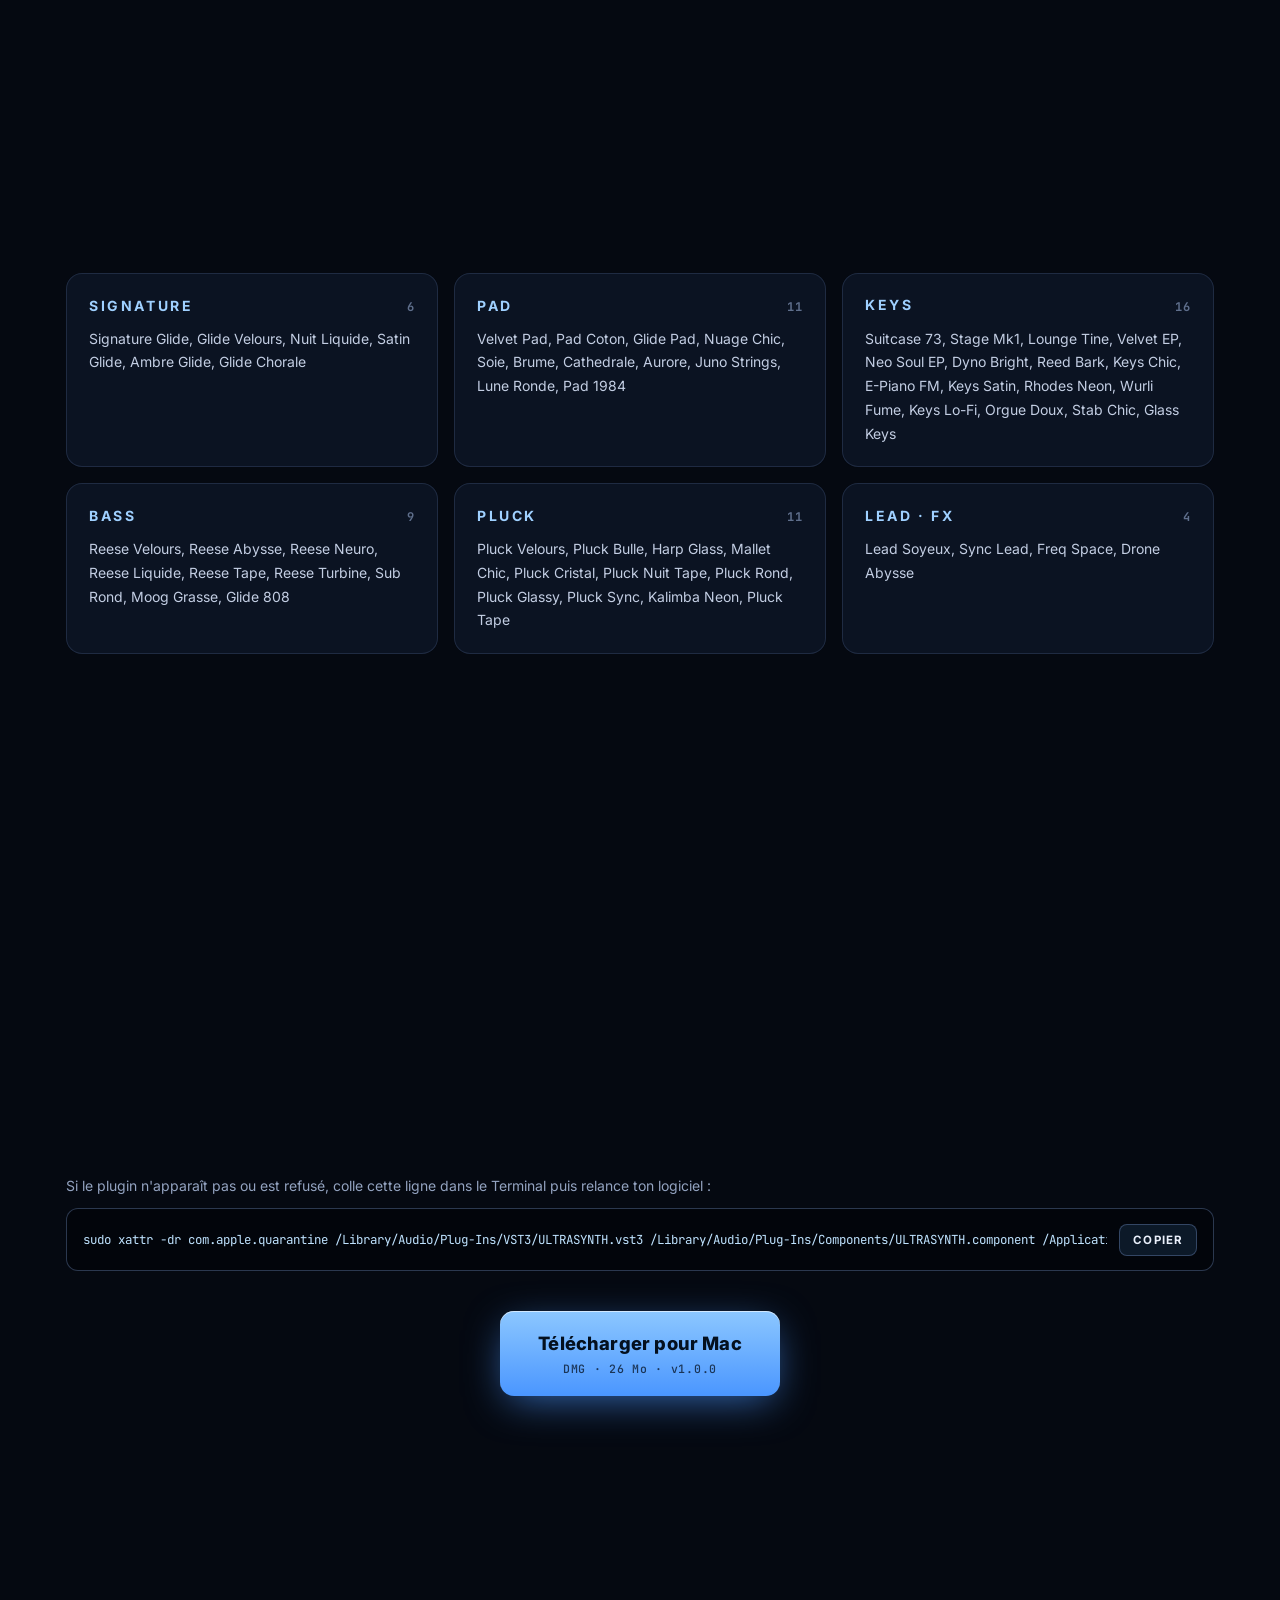
==== commit 3eee042d: "Fix ULTRASYNTH download link (tag v1.0.0)" ====
--- a/ultrasynth/index.html
+++ b/ultrasynth/index.html
@@ -236,7 +236,7 @@
   <div class="wrap top-in">
     <a class="brand" href="#top"><img src="img/icon-256.png" alt="" width="34" height="34"><span>ULTRASYNTH</span></a>
     <nav class="top-nav" aria-label="Sections"><a href="../index.html">Accueil</a><a href="#apercu">Aperçu</a><a href="#modules">Réglages</a><a href="#presets">Presets</a><a href="#installation">Installation</a><a href="#faq">FAQ</a></nav>
-    <a class="top-dl" href="https://github.com/saanofficiel-commits/ULTRASYNTH/releases/download/V1.0.0/ULTRASYNTH-1.0.0.dmg" rel="noopener">Télécharger</a>
+    <a class="top-dl" href="https://github.com/saanofficiel-commits/ULTRASYNTH/releases/download/v1.0.0/ULTRASYNTH-1.0.0.dmg" rel="noopener">Télécharger</a>
   </div>
 </header>
 
@@ -246,7 +246,7 @@
     <p class="eyebrow"><span class="led"></span>POLY SYNTH · v1.0.0 · GRATUIT</p>
     <h1 class="wordmark">ULTRASYNTH</h1>
     <p class="lede">Un synthé polyphonique binaural, de la famille ULTRAVOX. Taillé pour les pads très ronds, les keys électroniques chics et les reese bien grasses. Gratuit pour Mac.</p>
-    <div class="cta"><a class="btn-dl " href="https://github.com/saanofficiel-commits/ULTRASYNTH/releases/download/V1.0.0/ULTRASYNTH-1.0.0.dmg" rel="noopener">Télécharger pour Mac<span>DMG · 26 Mo · v1.0.0</span></a><a class="btn-ghost" href="#modules">Voir chaque réglage</a></div>
+    <div class="cta"><a class="btn-dl " href="https://github.com/saanofficiel-commits/ULTRASYNTH/releases/download/v1.0.0/ULTRASYNTH-1.0.0.dmg" rel="noopener">Télécharger pour Mac<span>DMG · 26 Mo · v1.0.0</span></a><a class="btn-ghost" href="#modules">Voir chaque réglage</a></div>
     <p class="specs">macOS 11+ · Apple Silicon &amp; Intel · VST3 · AU · Standalone</p>
     <p class="byline">Conçu et développé par <b>Saan</b></p>
   </div>
@@ -360,7 +360,7 @@
       <p>Si le plugin n'apparaît pas ou est refusé, colle cette ligne dans le Terminal puis relance ton logiciel&nbsp;:</p>
       <div class="term-box"><code id="quar">sudo xattr -dr com.apple.quarantine /Library/Audio/Plug-Ins/VST3/ULTRASYNTH.vst3 /Library/Audio/Plug-Ins/Components/ULTRASYNTH.component /Applications/ULTRASYNTH.app</code><button type="button" id="copy-quar" class="copy">Copier</button></div>
     </div>
-    <div class="cta center"><a class="btn-dl big" href="https://github.com/saanofficiel-commits/ULTRASYNTH/releases/download/V1.0.0/ULTRASYNTH-1.0.0.dmg" rel="noopener">Télécharger pour Mac<span>DMG · 26 Mo · v1.0.0</span></a></div>
+    <div class="cta center"><a class="btn-dl big" href="https://github.com/saanofficiel-commits/ULTRASYNTH/releases/download/v1.0.0/ULTRASYNTH-1.0.0.dmg" rel="noopener">Télécharger pour Mac<span>DMG · 26 Mo · v1.0.0</span></a></div>
   </div>
 </section>
 
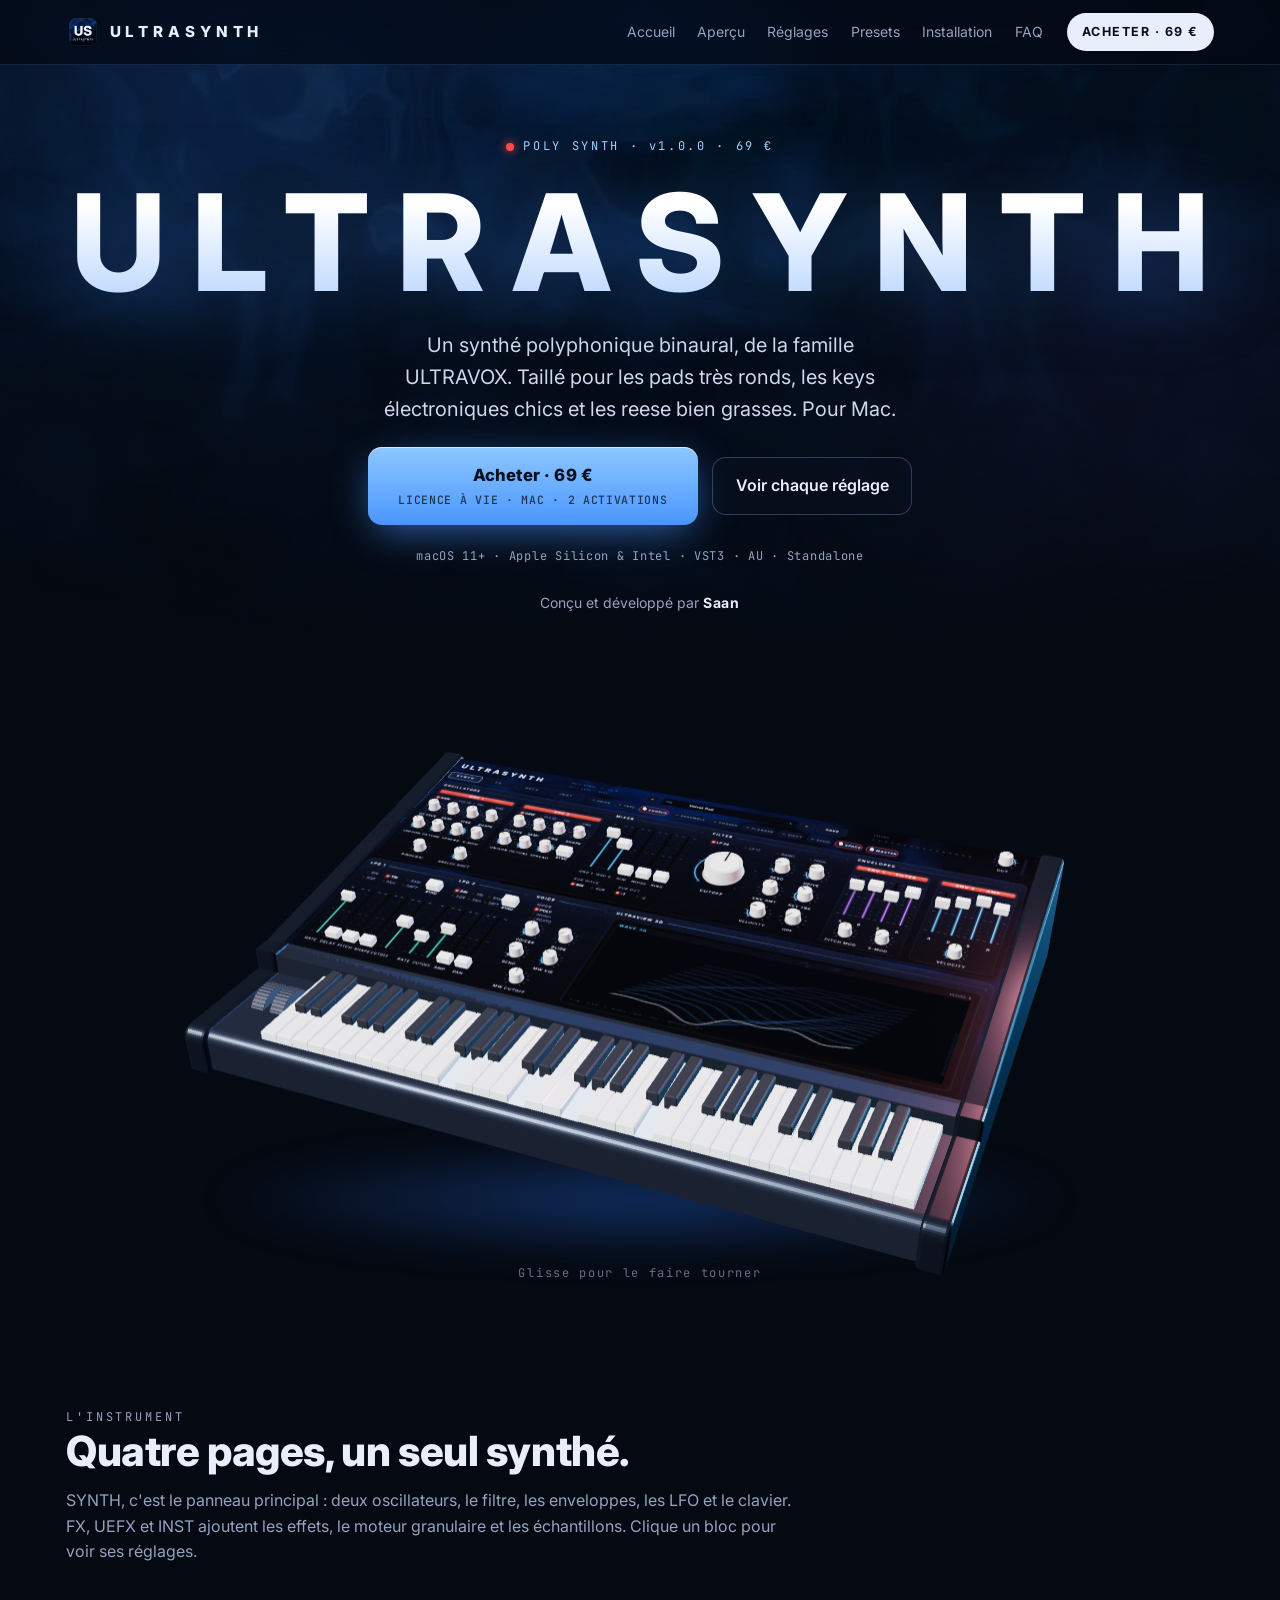
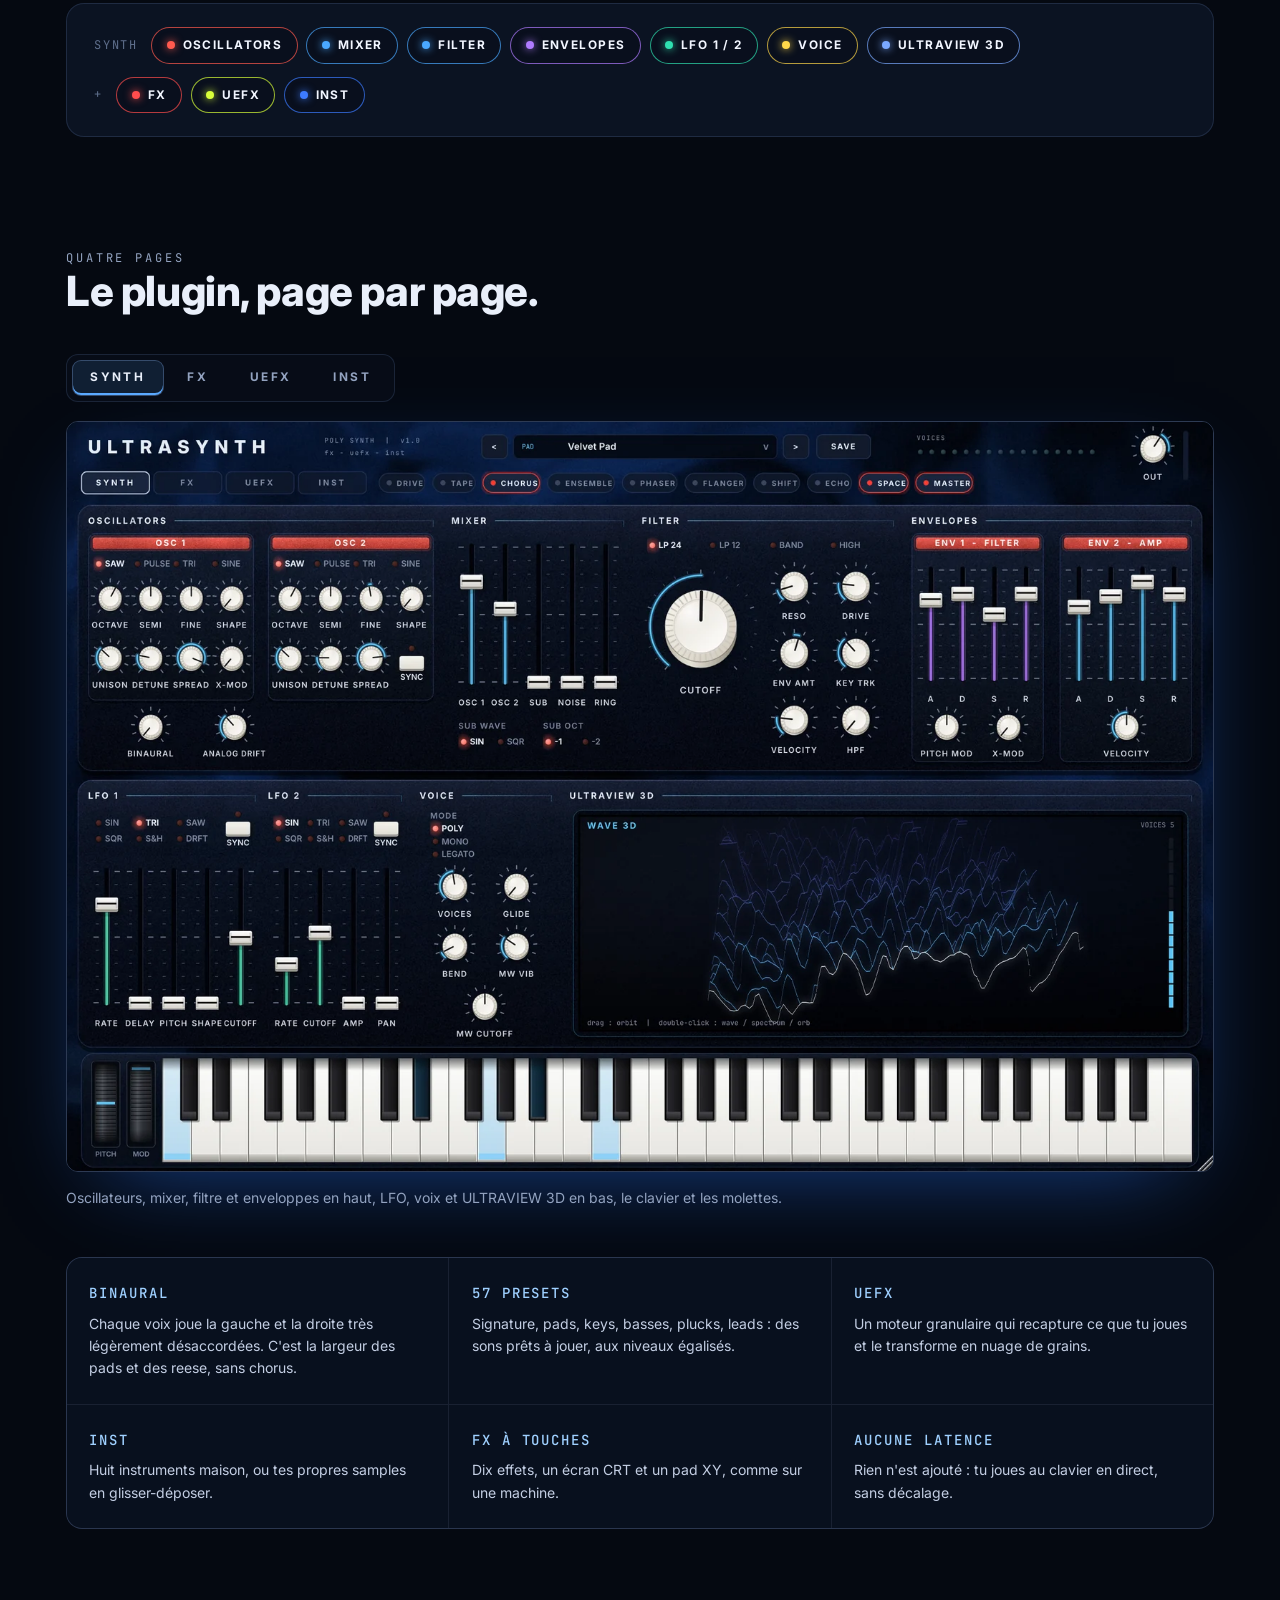
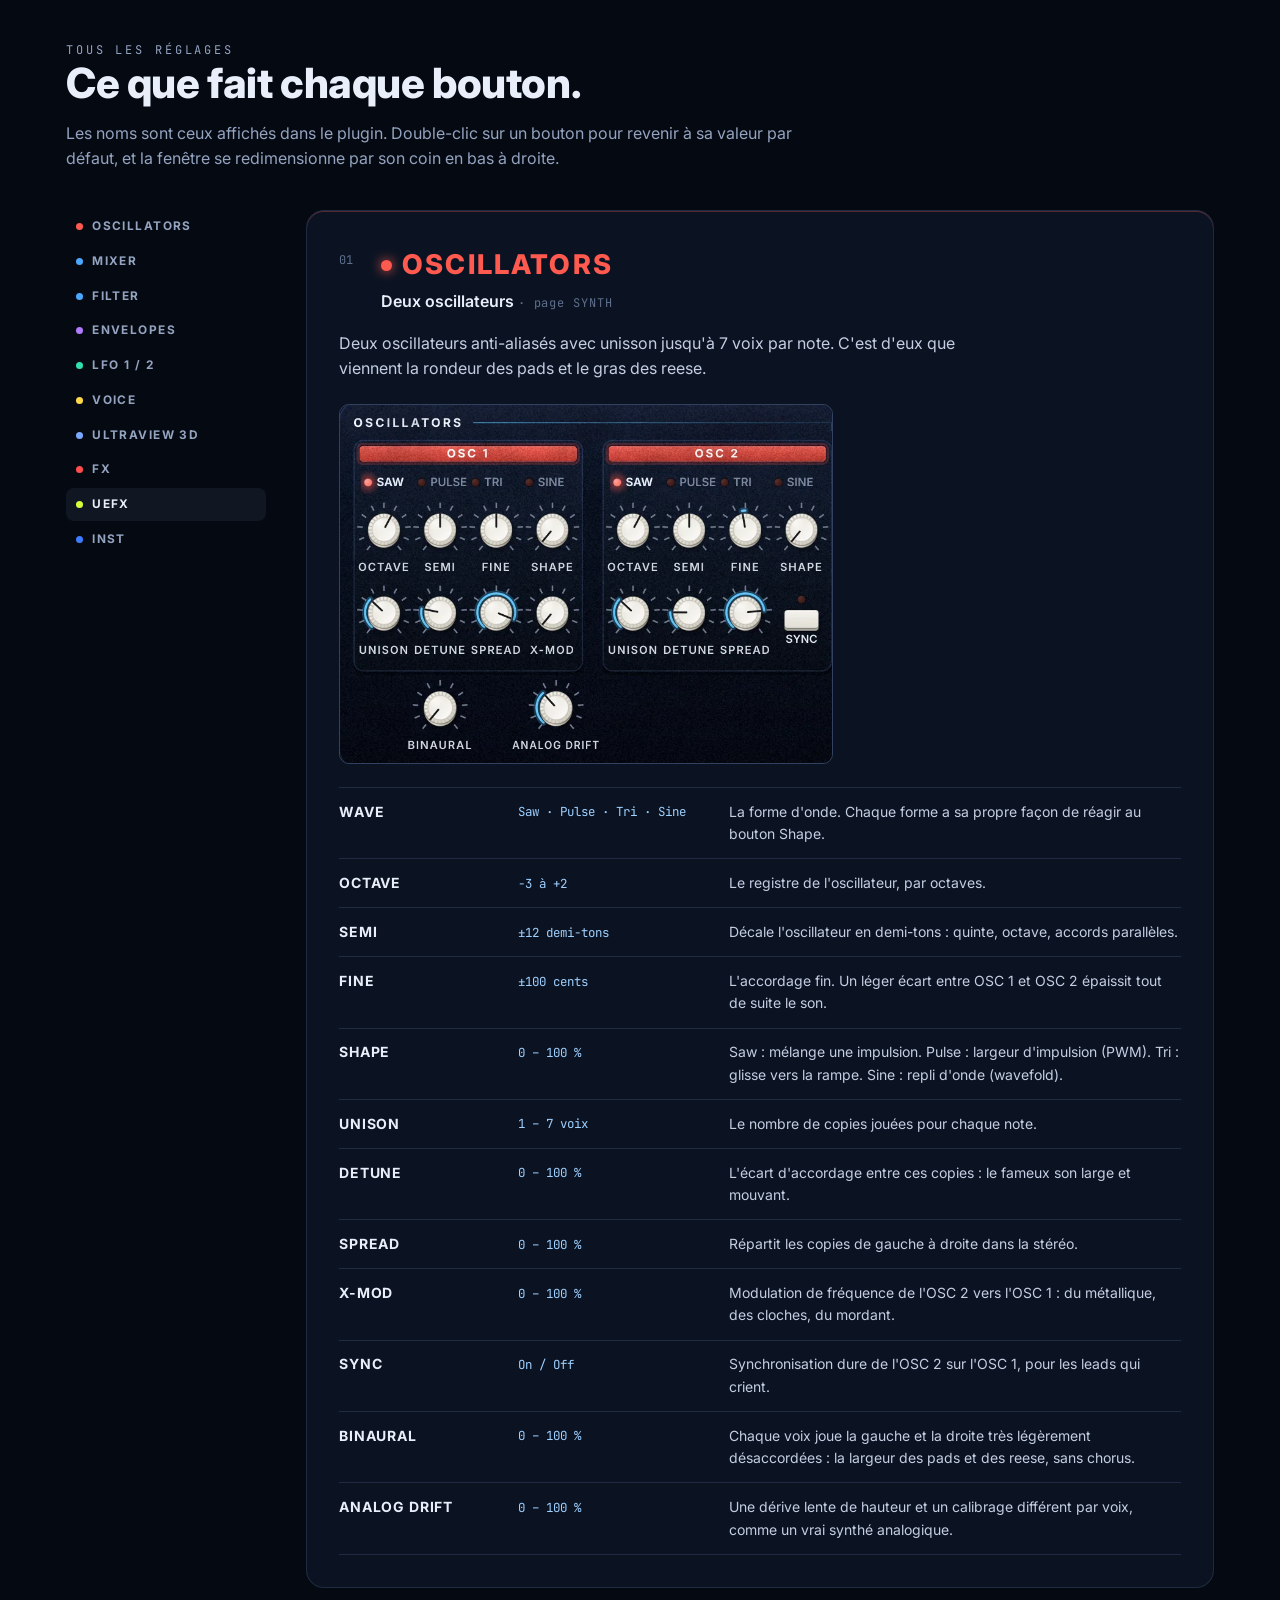
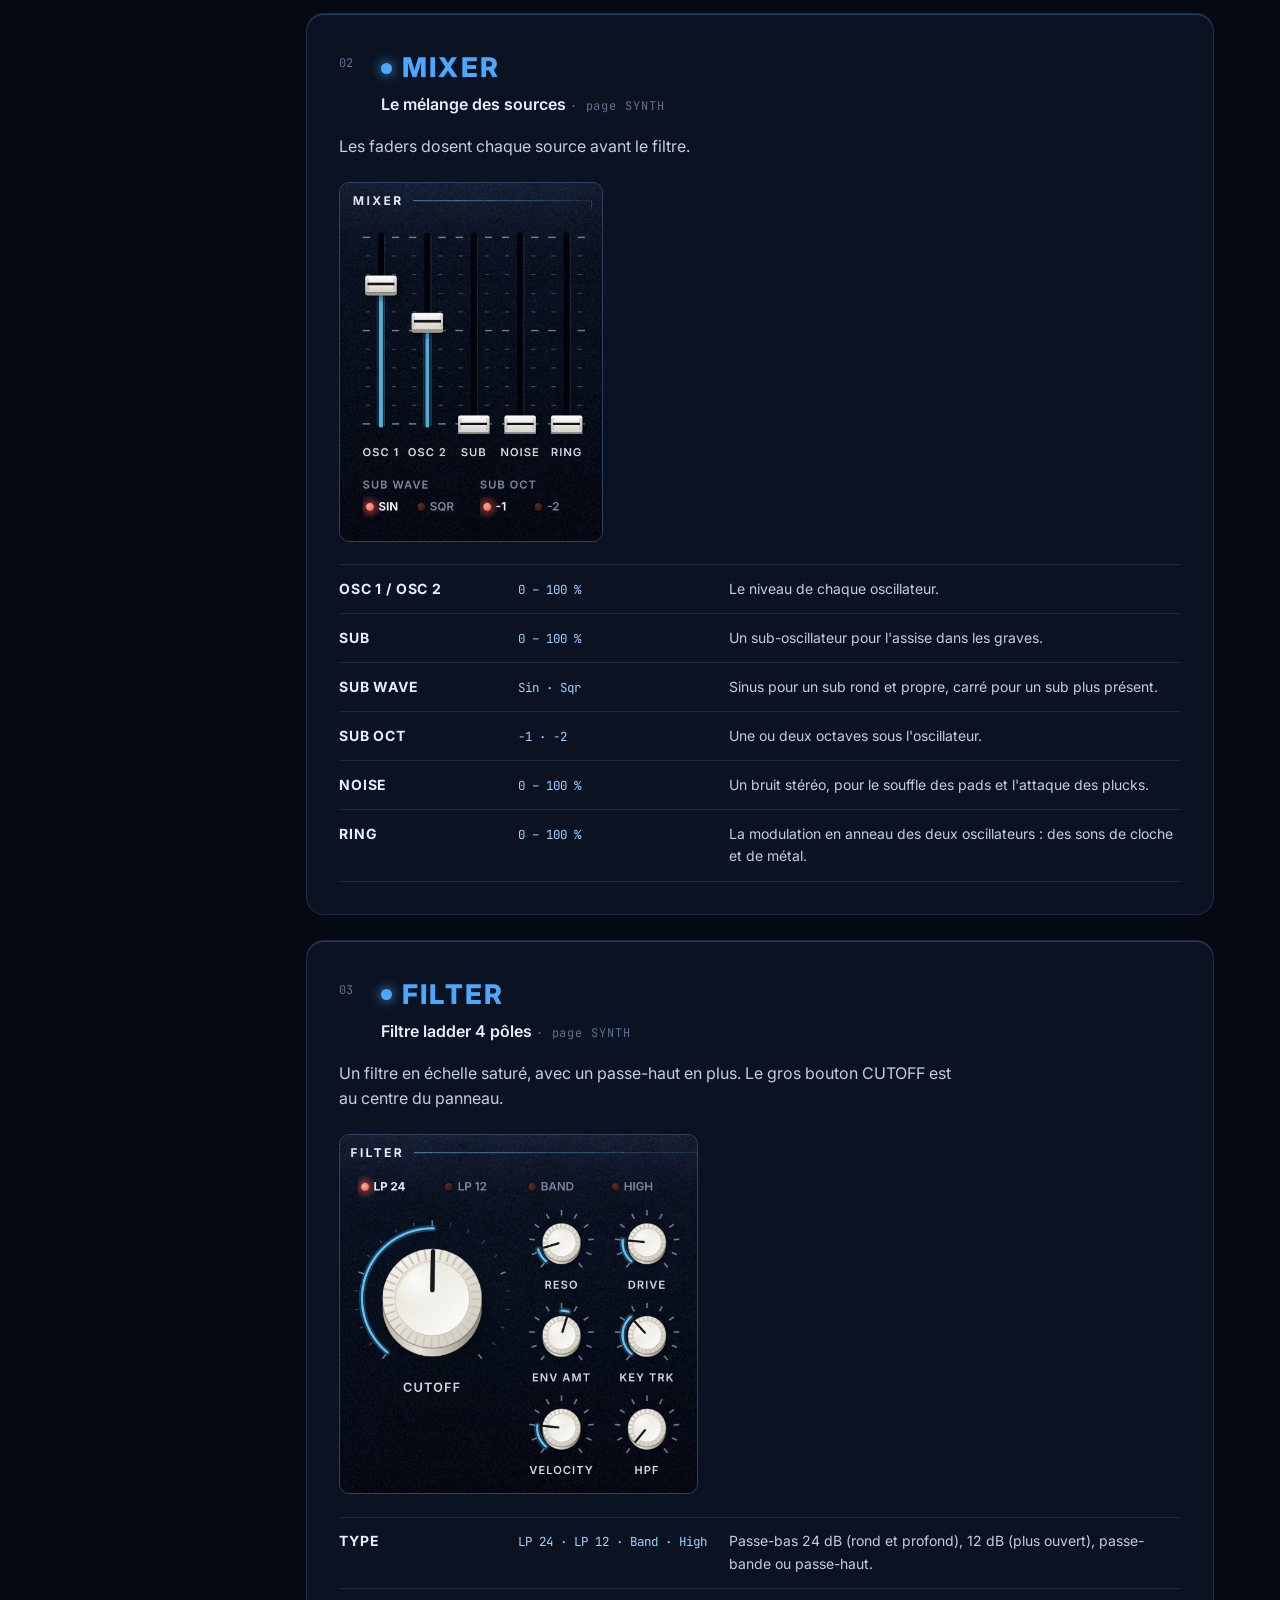
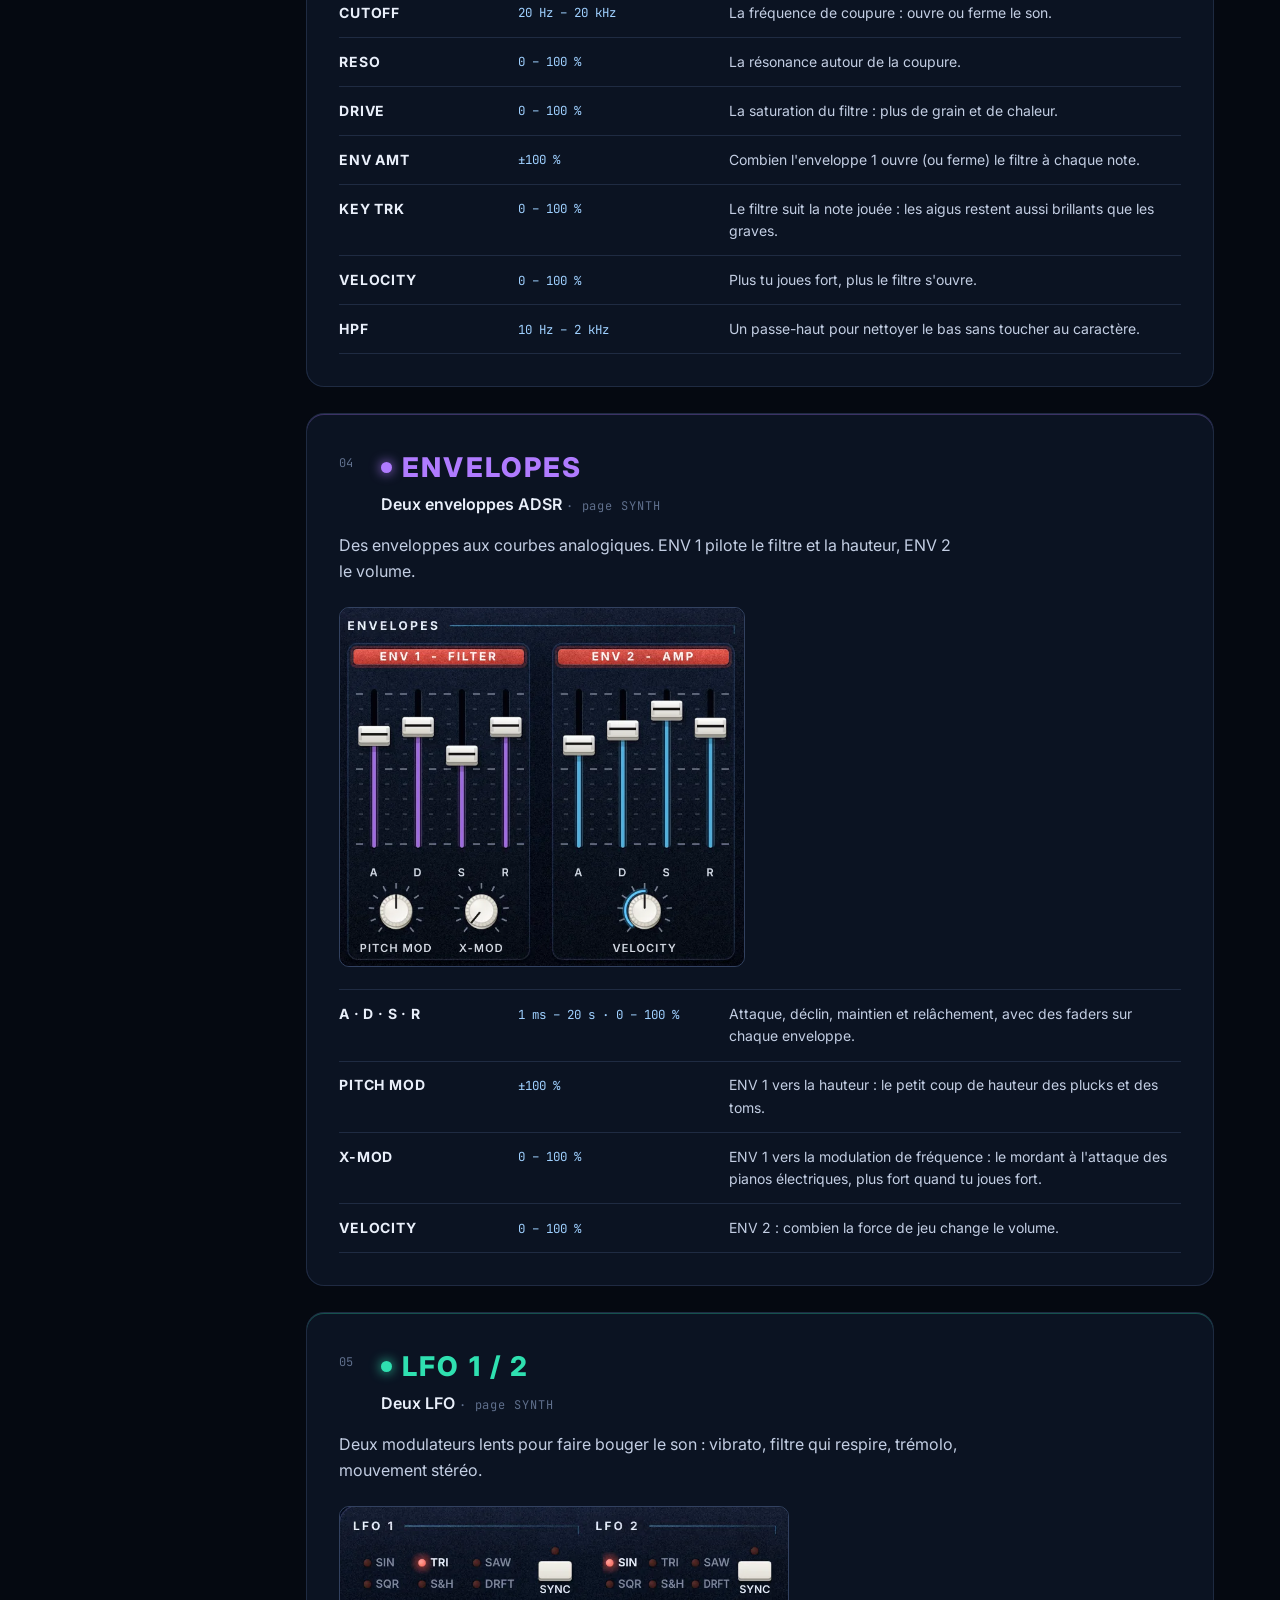
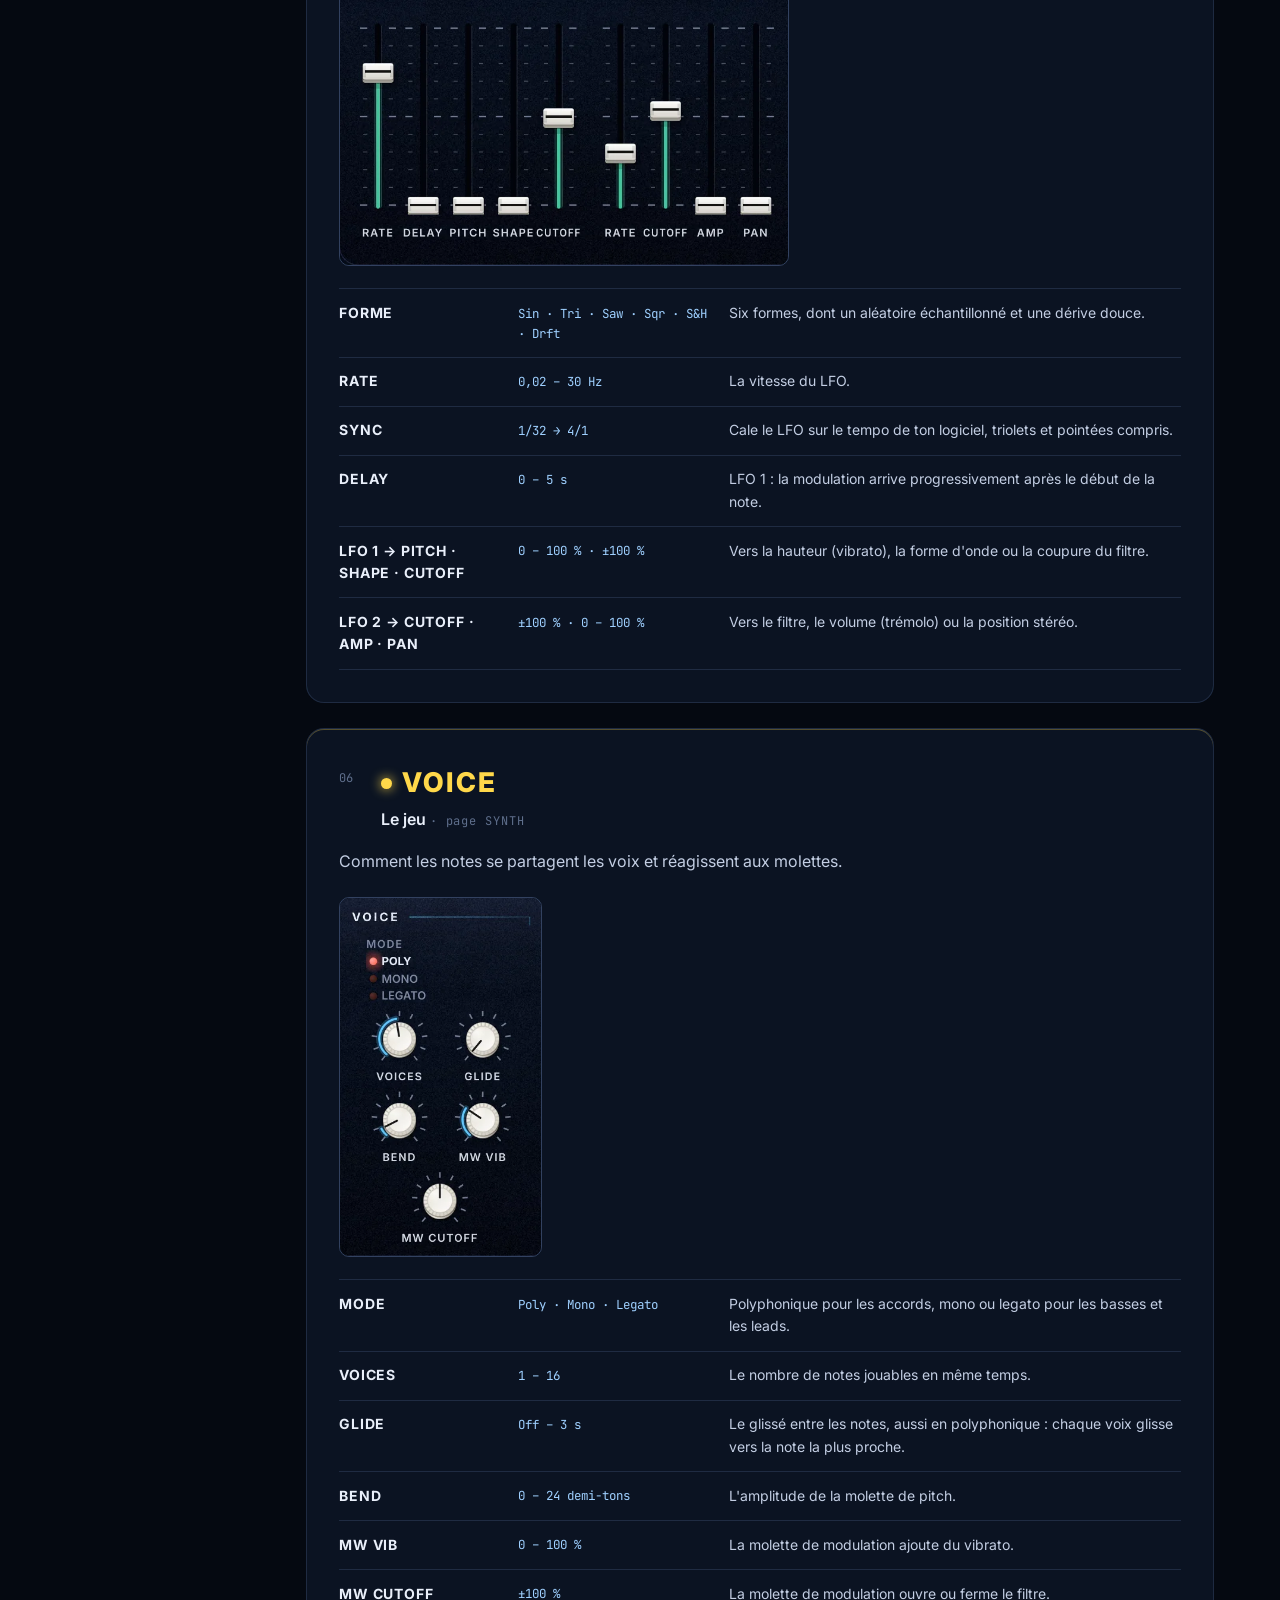
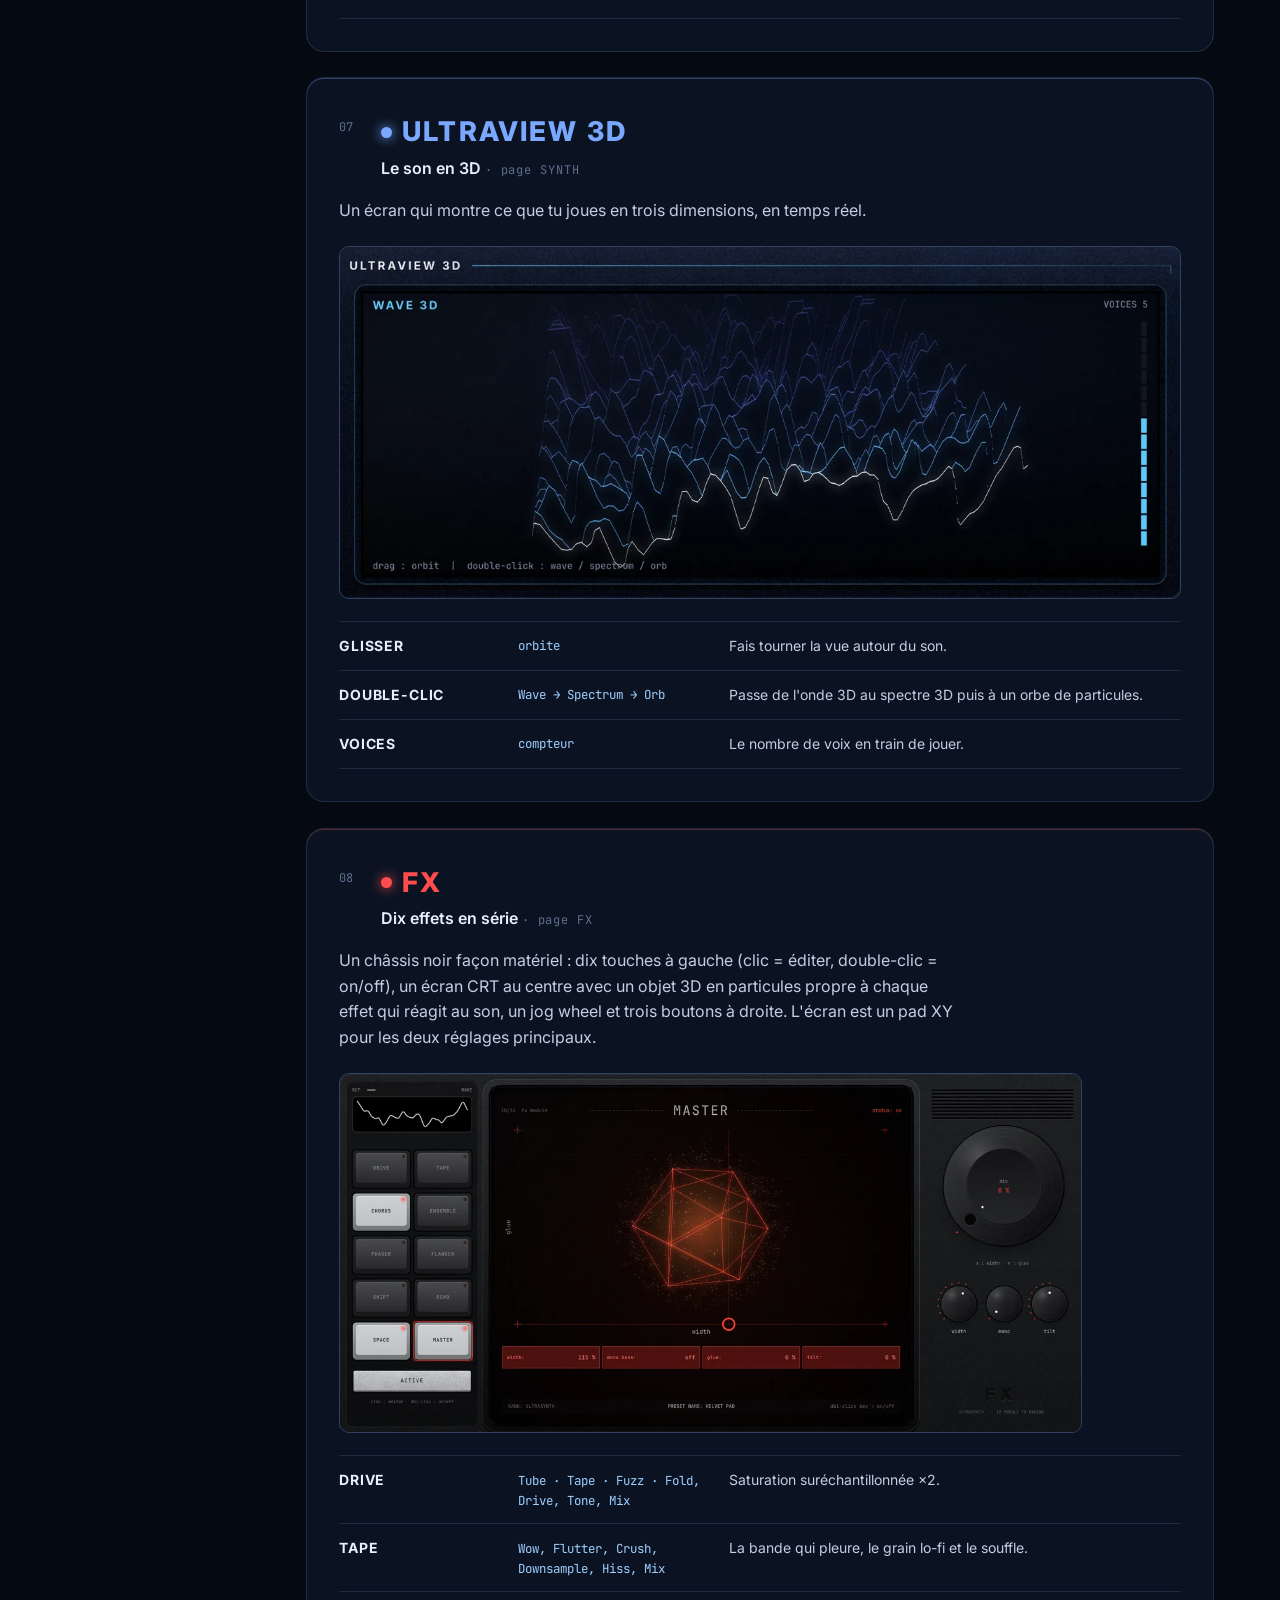
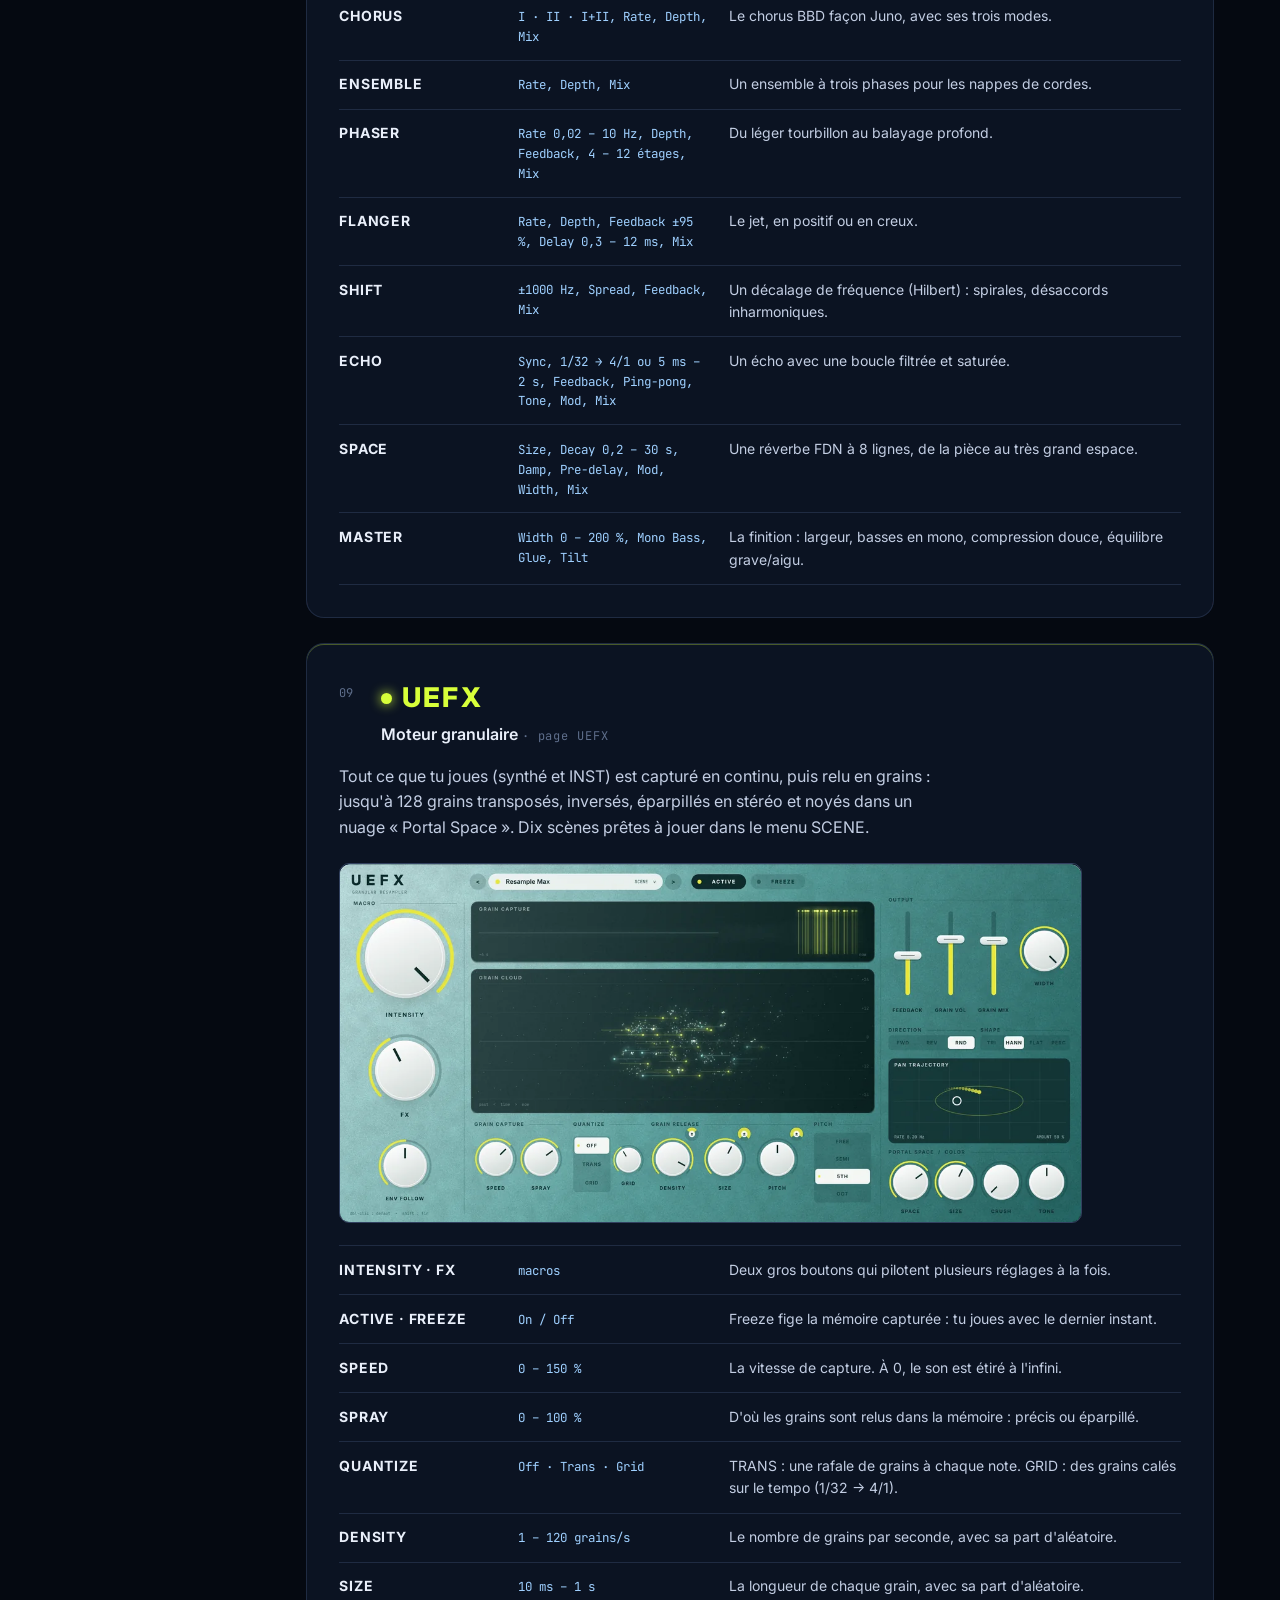
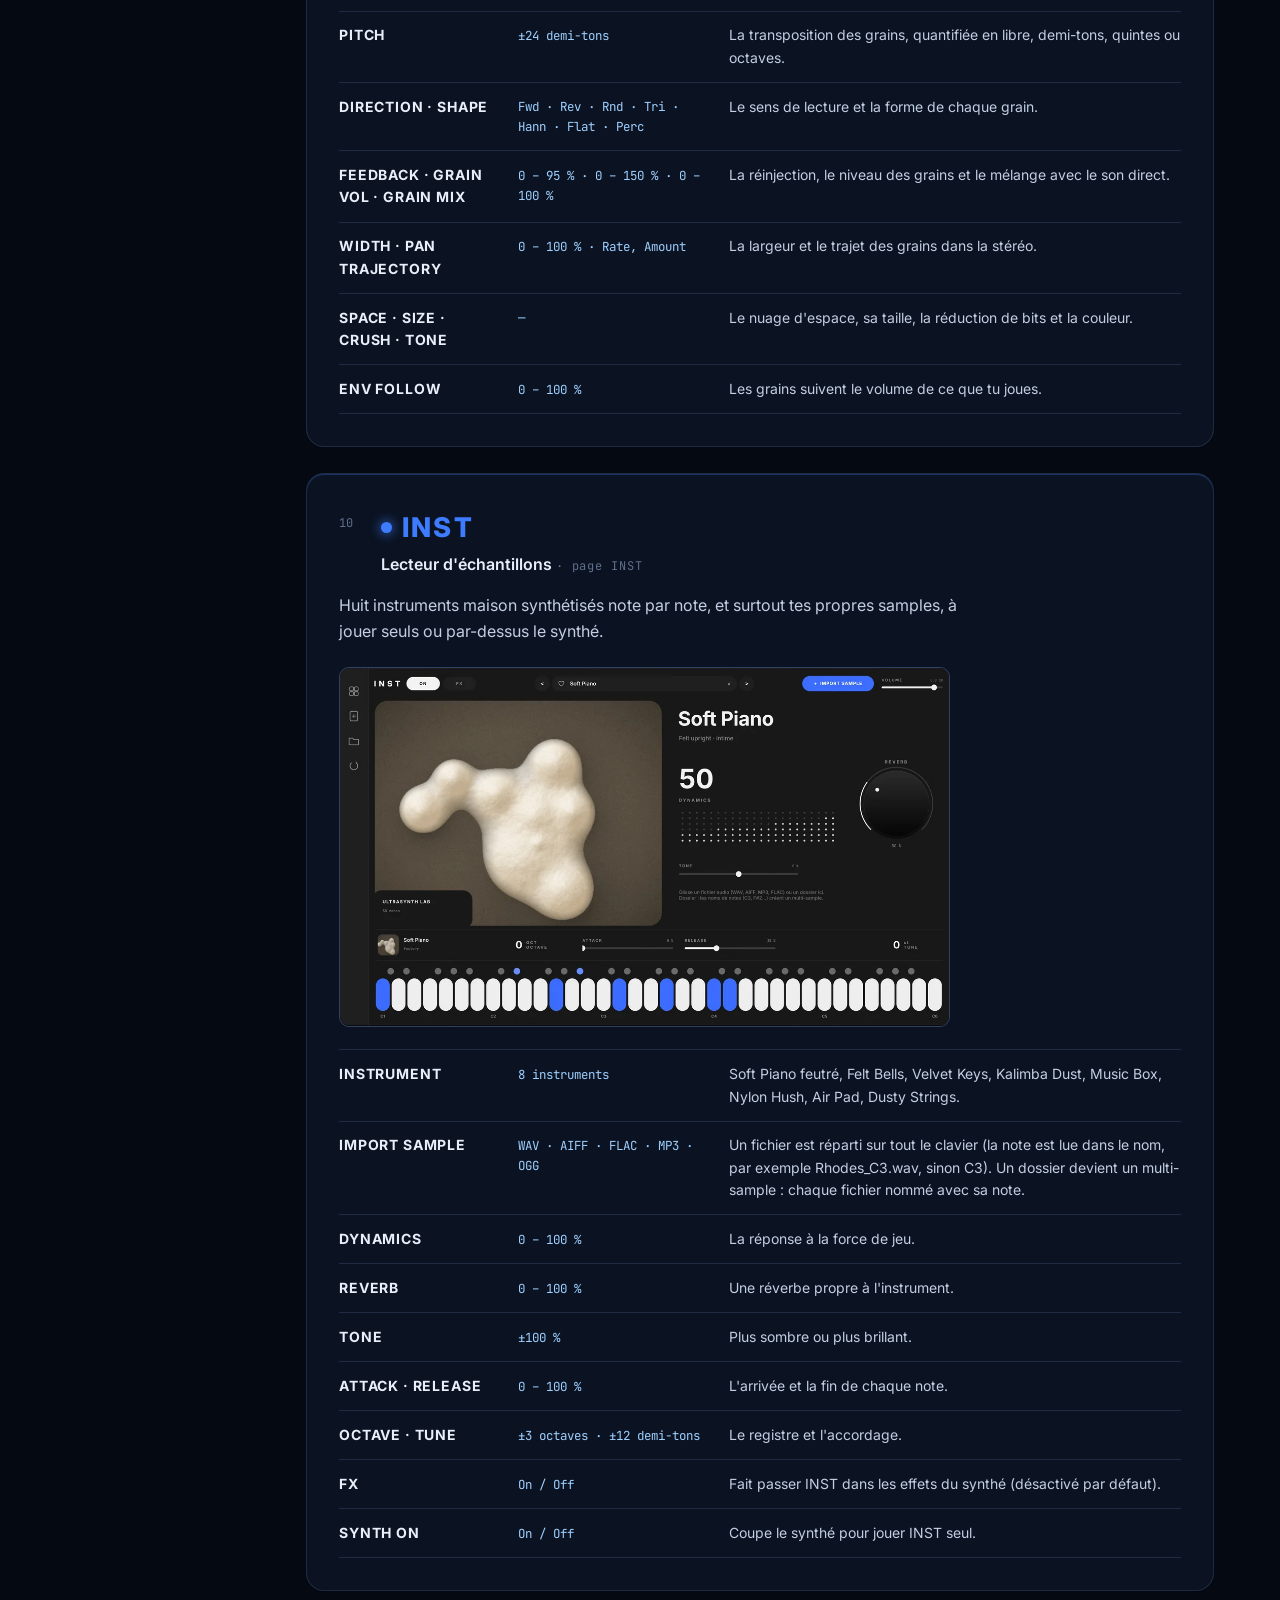
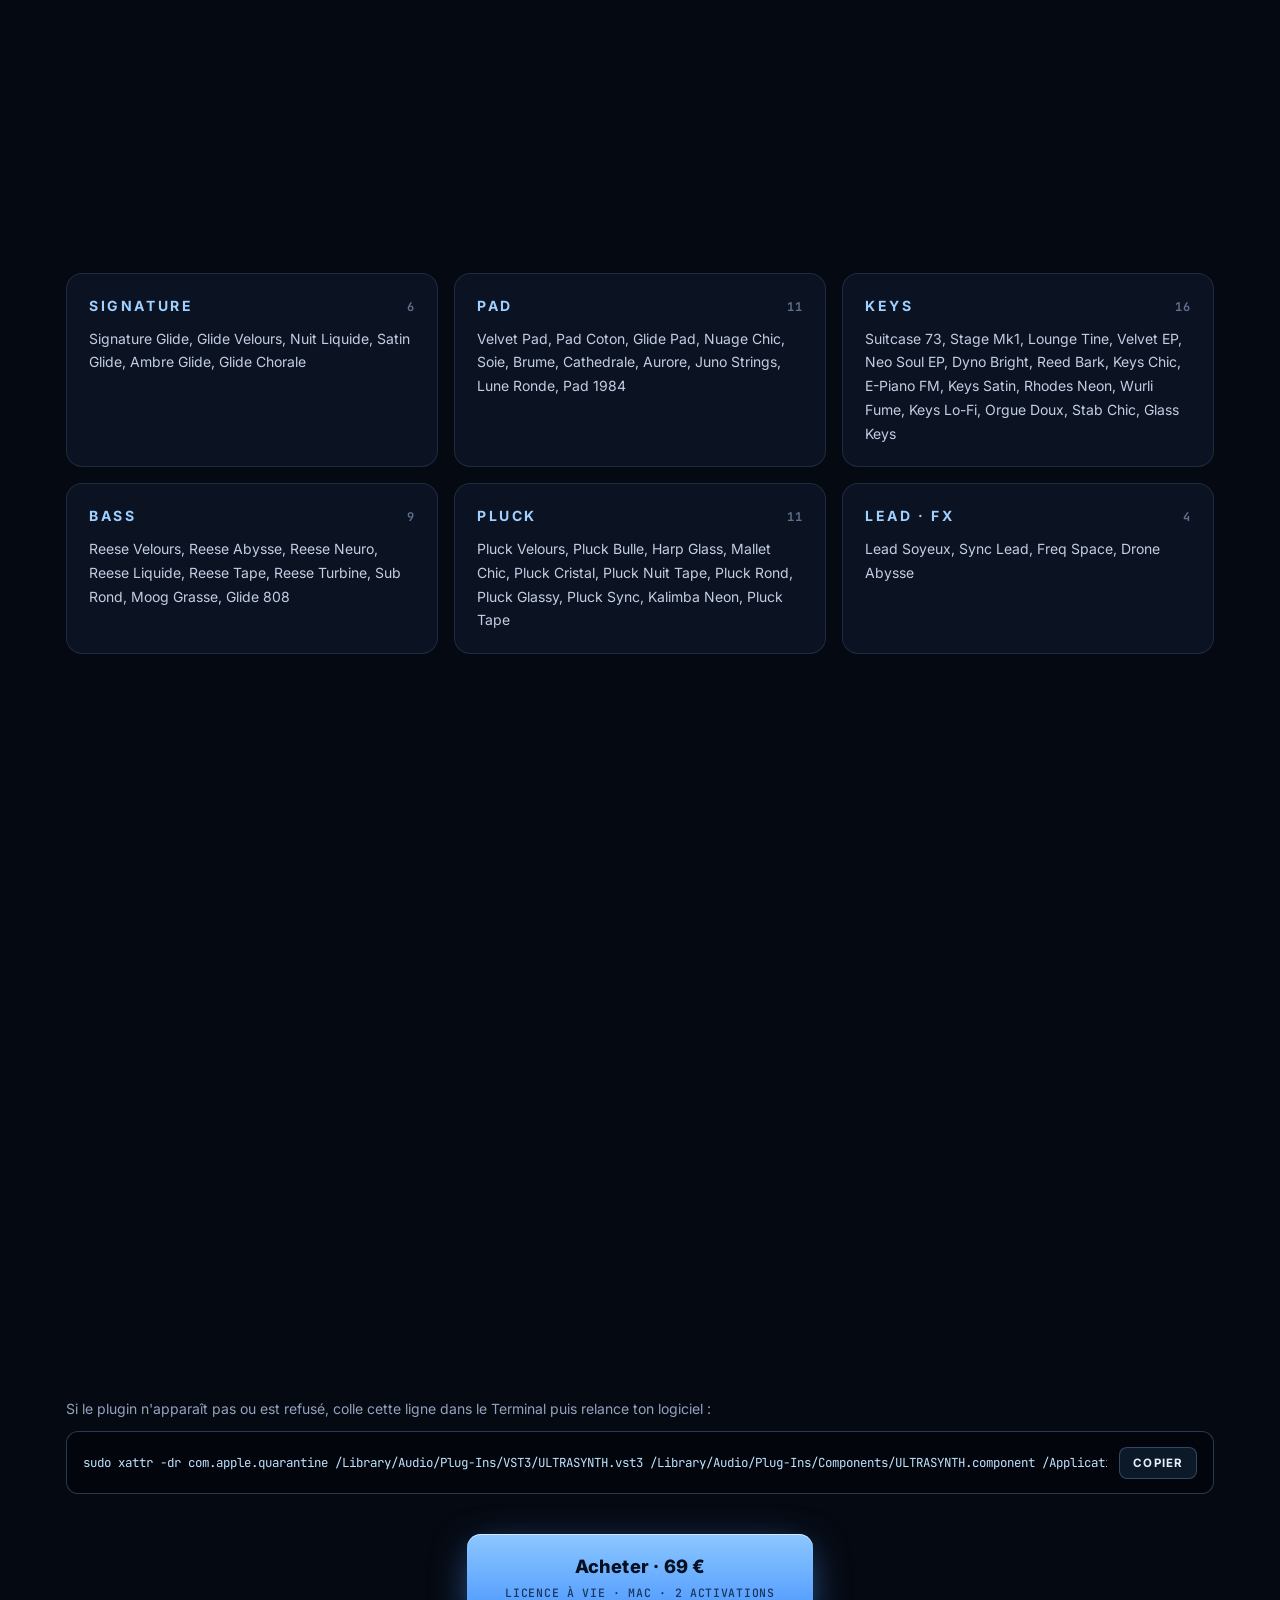
==== commit 112cdd5a: "Update index.html" ====
--- a/ultrasynth/index.html
+++ b/ultrasynth/index.html
@@ -3,9 +3,9 @@
 <head>
 <meta charset="utf-8">
 <meta name="viewport" content="width=device-width, initial-scale=1, viewport-fit=cover">
-<meta property="og:title" content="ULTRASYNTH, synthé gratuit"><meta property="og:image" content="img/og.jpg">
+<meta property="og:title" content="ULTRASYNTH, synthé"><meta property="og:image" content="img/og.jpg">
 <title>ULTRASYNTH</title>
-<meta name="description" content="ULTRASYNTH, synthé polyphonique binaural gratuit pour Mac par Saan : pads ronds, keys chics, reese grasses. FX, moteur granulaire UEFX, lecteur INST. VST3, AU et Standalone.">
+<meta name="description" content="ULTRASYNTH, synthé polyphonique binaural pour Mac par Saan : pads ronds, keys chics, reese grasses. FX, moteur granulaire UEFX, lecteur INST. VST3, AU et Standalone.">
 <link rel="icon" href="img/favicon.png">
 <link rel="preconnect" href="https://fonts.googleapis.com"><link rel="preconnect" href="https://fonts.gstatic.com" crossorigin>
 <link rel="stylesheet" href="https://fonts.googleapis.com/css2?family=Inter:opsz,wght@14..32,400..900&family=JetBrains+Mono:wght@400;500&display=swap">
@@ -236,17 +236,17 @@
   <div class="wrap top-in">
     <a class="brand" href="#top"><img src="img/icon-256.png" alt="" width="34" height="34"><span>ULTRASYNTH</span></a>
     <nav class="top-nav" aria-label="Sections"><a href="../index.html">Accueil</a><a href="#apercu">Aperçu</a><a href="#modules">Réglages</a><a href="#presets">Presets</a><a href="#installation">Installation</a><a href="#faq">FAQ</a></nav>
-    <a class="top-dl" href="https://github.com/saanofficiel-commits/ULTRASYNTH/releases/download/v1.0.0/ULTRASYNTH-1.0.0.dmg" rel="noopener">Télécharger</a>
+    <a class="top-dl" href="../acheter.html#ultrasynth">Acheter · 69 €</a>
   </div>
 </header>
 
 <main id="top">
 <section class="hero">
   <div class="wrap hero-in">
-    <p class="eyebrow"><span class="led"></span>POLY SYNTH · v1.0.0 · GRATUIT</p>
+    <p class="eyebrow"><span class="led"></span>POLY SYNTH · v1.0.0 · 69 €</p>
     <h1 class="wordmark">ULTRASYNTH</h1>
-    <p class="lede">Un synthé polyphonique binaural, de la famille ULTRAVOX. Taillé pour les pads très ronds, les keys électroniques chics et les reese bien grasses. Gratuit pour Mac.</p>
-    <div class="cta"><a class="btn-dl " href="https://github.com/saanofficiel-commits/ULTRASYNTH/releases/download/v1.0.0/ULTRASYNTH-1.0.0.dmg" rel="noopener">Télécharger pour Mac<span>DMG · 26 Mo · v1.0.0</span></a><a class="btn-ghost" href="#modules">Voir chaque réglage</a></div>
+    <p class="lede">Un synthé polyphonique binaural, de la famille ULTRAVOX. Taillé pour les pads très ronds, les keys électroniques chics et les reese bien grasses. Pour Mac.</p>
+    <div class="cta"><a class="btn-dl " href="../acheter.html#ultrasynth">Acheter · 69 €<span>LICENCE À VIE · MAC · 2 ACTIVATIONS</span></a><a class="btn-ghost" href="#modules">Voir chaque réglage</a></div>
     <p class="specs">macOS 11+ · Apple Silicon &amp; Intel · VST3 · AU · Standalone</p>
     <p class="byline">Conçu et développé par <b>Saan</b></p>
   </div>
@@ -350,17 +350,19 @@
 
 <section class="band" id="installation">
   <div class="wrap">
-    <div class="sec-head reveal"><p class="kicker">INSTALLATION</p><h2>Prêt en deux minutes.</h2></div>
+    <div class="sec-head reveal"><p class="kicker">INSTALLATION</p><h2>Prêt en quelques minutes.</h2></div>
     <ol class="steps reveal">
-      <li><b>Télécharge le DMG</b><p>Ouvre-le : il contient l'installeur, un lisez-moi et un désinstalleur.</p></li>
+      <li><b>Achète ta licence</b><p>Entre ton e-mail au paiement, sans créer de compte. Tu reçois aussitôt ta facture, ta clé de licence et le lien de téléchargement du DMG.</p></li>
       <li><b>Lance « Installer ULTRASYNTH.pkg »</b><p>La première fois, macOS dit qu'il ne peut pas vérifier le développeur. Fais <kbd>clic droit</kbd> › <kbd>Ouvrir</kbd> › <kbd>Ouvrir</kbd>, ou va dans Réglages Système › Confidentialité et sécurité › « Ouvrir quand même ». Ton mot de passe est demandé.</p></li>
+      <li><b>Entre ta clé</b><p>Au premier lancement, colle la clé reçue par e-mail. Elle s'active sur 2 Mac et reste valable à vie.</p></li>
       <li><b>Relance ton logiciel audio</b><p>ULTRASYNTH apparaît dans les instruments (fabricant : Ultravox Audio). Dans Ableton : Préférences › Plug-ins › Rescan.</p></li>
     </ol>
     <div class="term">
       <p>Si le plugin n'apparaît pas ou est refusé, colle cette ligne dans le Terminal puis relance ton logiciel&nbsp;:</p>
       <div class="term-box"><code id="quar">sudo xattr -dr com.apple.quarantine /Library/Audio/Plug-Ins/VST3/ULTRASYNTH.vst3 /Library/Audio/Plug-Ins/Components/ULTRASYNTH.component /Applications/ULTRASYNTH.app</code><button type="button" id="copy-quar" class="copy">Copier</button></div>
     </div>
-    <div class="cta center"><a class="btn-dl big" href="https://github.com/saanofficiel-commits/ULTRASYNTH/releases/download/v1.0.0/ULTRASYNTH-1.0.0.dmg" rel="noopener">Télécharger pour Mac<span>DMG · 26 Mo · v1.0.0</span></a></div>
+    <div class="cta center"><a class="btn-dl big" href="../acheter.html#ultrasynth">Acheter · 69 €<span>LICENCE À VIE · MAC · 2 ACTIVATIONS</span></a></div>
+    <p class="specs" style="text-align:center;margin-top:1.2rem"><a href="../acheter.html#bundle">ULTRAVOX + ULTRASYNTH en bundle : 89 €</a></p>
   </div>
 </section>
 
@@ -371,7 +373,7 @@
       <div>
         <p class="kicker">LE CRÉATEUR</p>
         <h2>Un synthé fait par <span>Saan</span>.</h2>
-        <p>ULTRASYNTH est conçu et développé par Saan, artiste, compositeur, réalisateur et ingénieur du son. Il fait partie de la même famille qu'<a href="../ultravox/index.html">ULTRAVOX</a>, son plugin vocal, et il est partagé gratuitement.</p>
+        <p>ULTRASYNTH est conçu et développé par Saan, artiste, compositeur, réalisateur et ingénieur du son. Il fait partie de la même famille qu'<a href="../ultravox/index.html">ULTRAVOX</a>, son plugin vocal.</p>
       </div>
     </div>
   </div>
@@ -380,7 +382,7 @@
 <section class="band" id="faq">
   <div class="wrap narrow">
     <div class="sec-head reveal"><p class="kicker">QUESTIONS</p><h2>Questions fréquentes</h2></div>
-    <details class="qa" open><summary>C&#x27;est vraiment gratuit ?</summary><p>Oui. Pas de compte, pas d&#x27;abonnement, pas de clé de licence. Tu télécharges, tu installes, tu l&#x27;utilises dans tes morceaux.</p></details><details class="qa"><summary>Ça marche sur Windows ?</summary><p>Pas encore : cette version est pour Mac uniquement (macOS 11 Big Sur ou plus récent, Apple Silicon et Intel).</p></details><details class="qa"><summary>Dans quels logiciels ?</summary><p>Tous ceux qui chargent les instruments VST3 ou AU : Ableton Live, Logic Pro, FL Studio, Reaper, Studio One, Cubase, GarageBand (AU)… Il existe aussi en application autonome.</p></details><details class="qa"><summary>Pourquoi macOS dit qu&#x27;il ne peut pas vérifier le développeur ?</summary><p>Le plugin n&#x27;est pas signé avec un compte Apple Developer payant. Il suffit de faire clic droit › Ouvrir sur l&#x27;installeur la première fois (détails dans la section Installation).</p></details><details class="qa"><summary>Où sont rangés mes presets ?</summary><p>Dans ~/Music/ULTRASYNTH/Presets. Clique sur l&#x27;afficheur de preset pour ouvrir le navigateur par catégorie, SAVE pour enregistrer le tien.</p></details><details class="qa"><summary>Il va avec ULTRAVOX ?</summary><p>Oui : même fabricant (Ultravox Audio), les deux plugins sont rangés ensemble dans ton logiciel. ULTRASYNTH pour jouer, ULTRAVOX pour la voix.</p></details><details class="qa"><summary>Comment le désinstaller ?</summary><p>Double-clique « Desinstaller ULTRASYNTH.command » dans le DMG, ou supprime ULTRASYNTH.vst3 et ULTRASYNTH.component dans /Library/Audio/Plug-Ins et ULTRASYNTH.app dans Applications.</p></details>
+    <details class="qa" open><summary>Comment je reçois le plugin ?</summary><p>Après le paiement, tu reçois par e-mail ta facture, ta clé de licence et le lien de téléchargement. Pas besoin de créer de compte.</p></details><details class="qa"><summary>Je peux l&#x27;essayer avant d&#x27;acheter ?</summary><p>Oui : sans clé, le plugin fonctionne en entier pendant 14 jours d&#x27;essai. Ensuite il suffit d&#x27;entrer ta clé de licence.</p></details><details class="qa"><summary>Sur combien de Mac ?</summary><p>Une licence s&#x27;active sur 2 Mac. Elle est valable à vie, avec les mises à jour gratuites de la même version majeure.</p></details><details class="qa"><summary>Je peux être remboursé ?</summary><p>Oui, sous 14 jours après l&#x27;achat, tant que la clé n&#x27;a pas été activée. Écris à contact@majorelmusic.com.</p></details><details class="qa"><summary>Ça marche sur Windows ?</summary><p>Pas encore : cette version est pour Mac uniquement (macOS 11 Big Sur ou plus récent, Apple Silicon et Intel).</p></details><details class="qa"><summary>Dans quels logiciels ?</summary><p>Tous ceux qui chargent les instruments VST3 ou AU : Ableton Live, Logic Pro, FL Studio, Reaper, Studio One, Cubase, GarageBand (AU)… Il existe aussi en application autonome.</p></details><details class="qa"><summary>Pourquoi macOS dit qu&#x27;il ne peut pas vérifier le développeur ?</summary><p>Le plugin n&#x27;est pas signé avec un compte Apple Developer payant. Il suffit de faire clic droit › Ouvrir sur l&#x27;installeur la première fois (détails dans la section Installation).</p></details><details class="qa"><summary>Où sont rangés mes presets ?</summary><p>Dans ~/Music/ULTRASYNTH/Presets. Clique sur l&#x27;afficheur de preset pour ouvrir le navigateur par catégorie, SAVE pour enregistrer le tien.</p></details><details class="qa"><summary>Il va avec ULTRAVOX ?</summary><p>Oui : même fabricant (Ultravox Audio), les deux plugins sont rangés ensemble dans ton logiciel. ULTRASYNTH pour jouer, ULTRAVOX pour la voix.</p></details><details class="qa"><summary>Comment le désinstaller ?</summary><p>Double-clique « Desinstaller ULTRASYNTH.command » dans le DMG, ou supprime ULTRASYNTH.vst3 et ULTRASYNTH.component dans /Library/Audio/Plug-Ins et ULTRASYNTH.app dans Applications.</p></details>
   </div>
 </section>
 </main>
@@ -388,7 +390,7 @@
 <footer class="foot">
   <div class="wrap foot-in">
     <div class="brand"><img src="img/icon-256.png" alt="" width="28" height="28"><span>ULTRASYNTH</span></div>
-    <p><a href="../index.html">Accueil</a> · Poly synth v1.0.0 · Développé par Saan · <a href="../ultravox/index.html">ULTRAVOX</a> · Gratuit pour Mac</p>
+    <p><a href="../index.html">Accueil</a> · Poly synth v1.0.0 · Développé par Saan · <a href="../ultravox/index.html">ULTRAVOX</a> · Pour Mac · <a href="../acheter.html">Acheter</a> · <a href="../cgv.html">CGV</a> · <a href="../contact.html">Contact</a></p>
   </div>
 </footer>
 <script src="vendor/three.min.js"></script>
